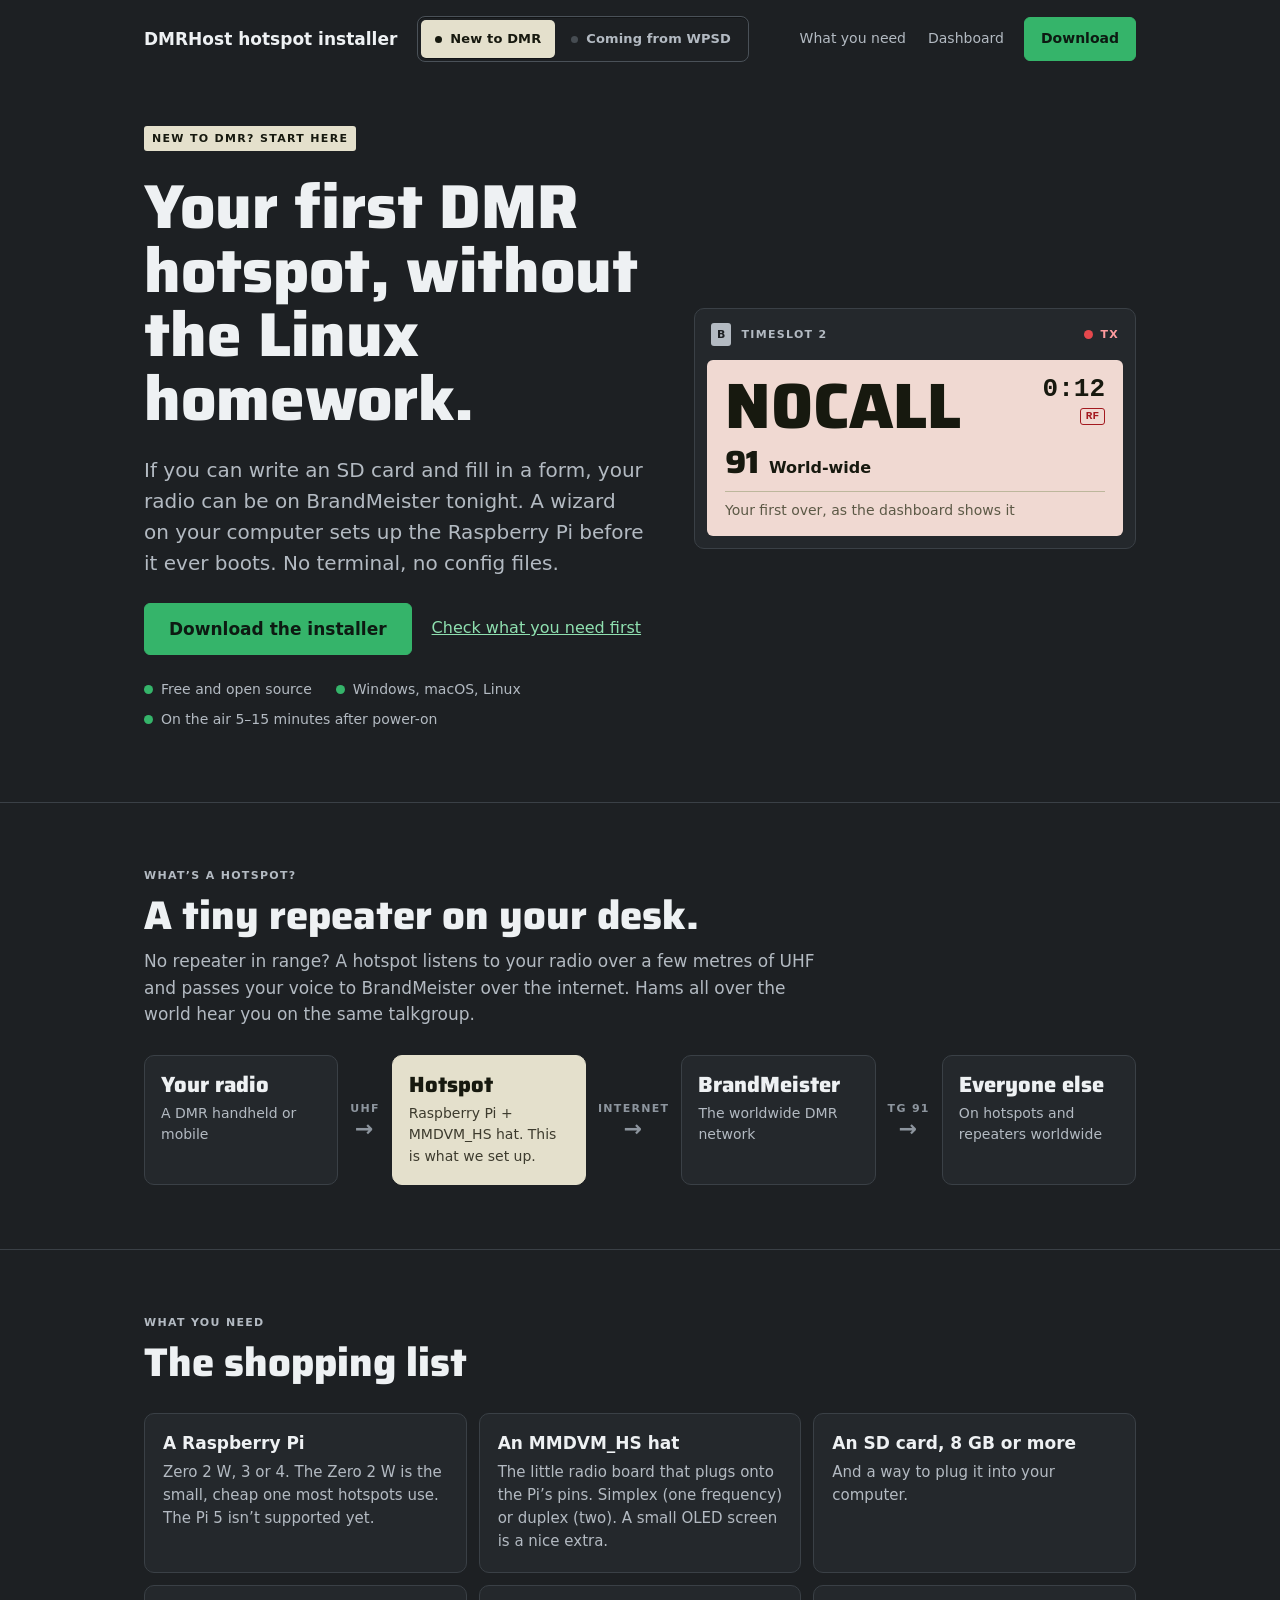
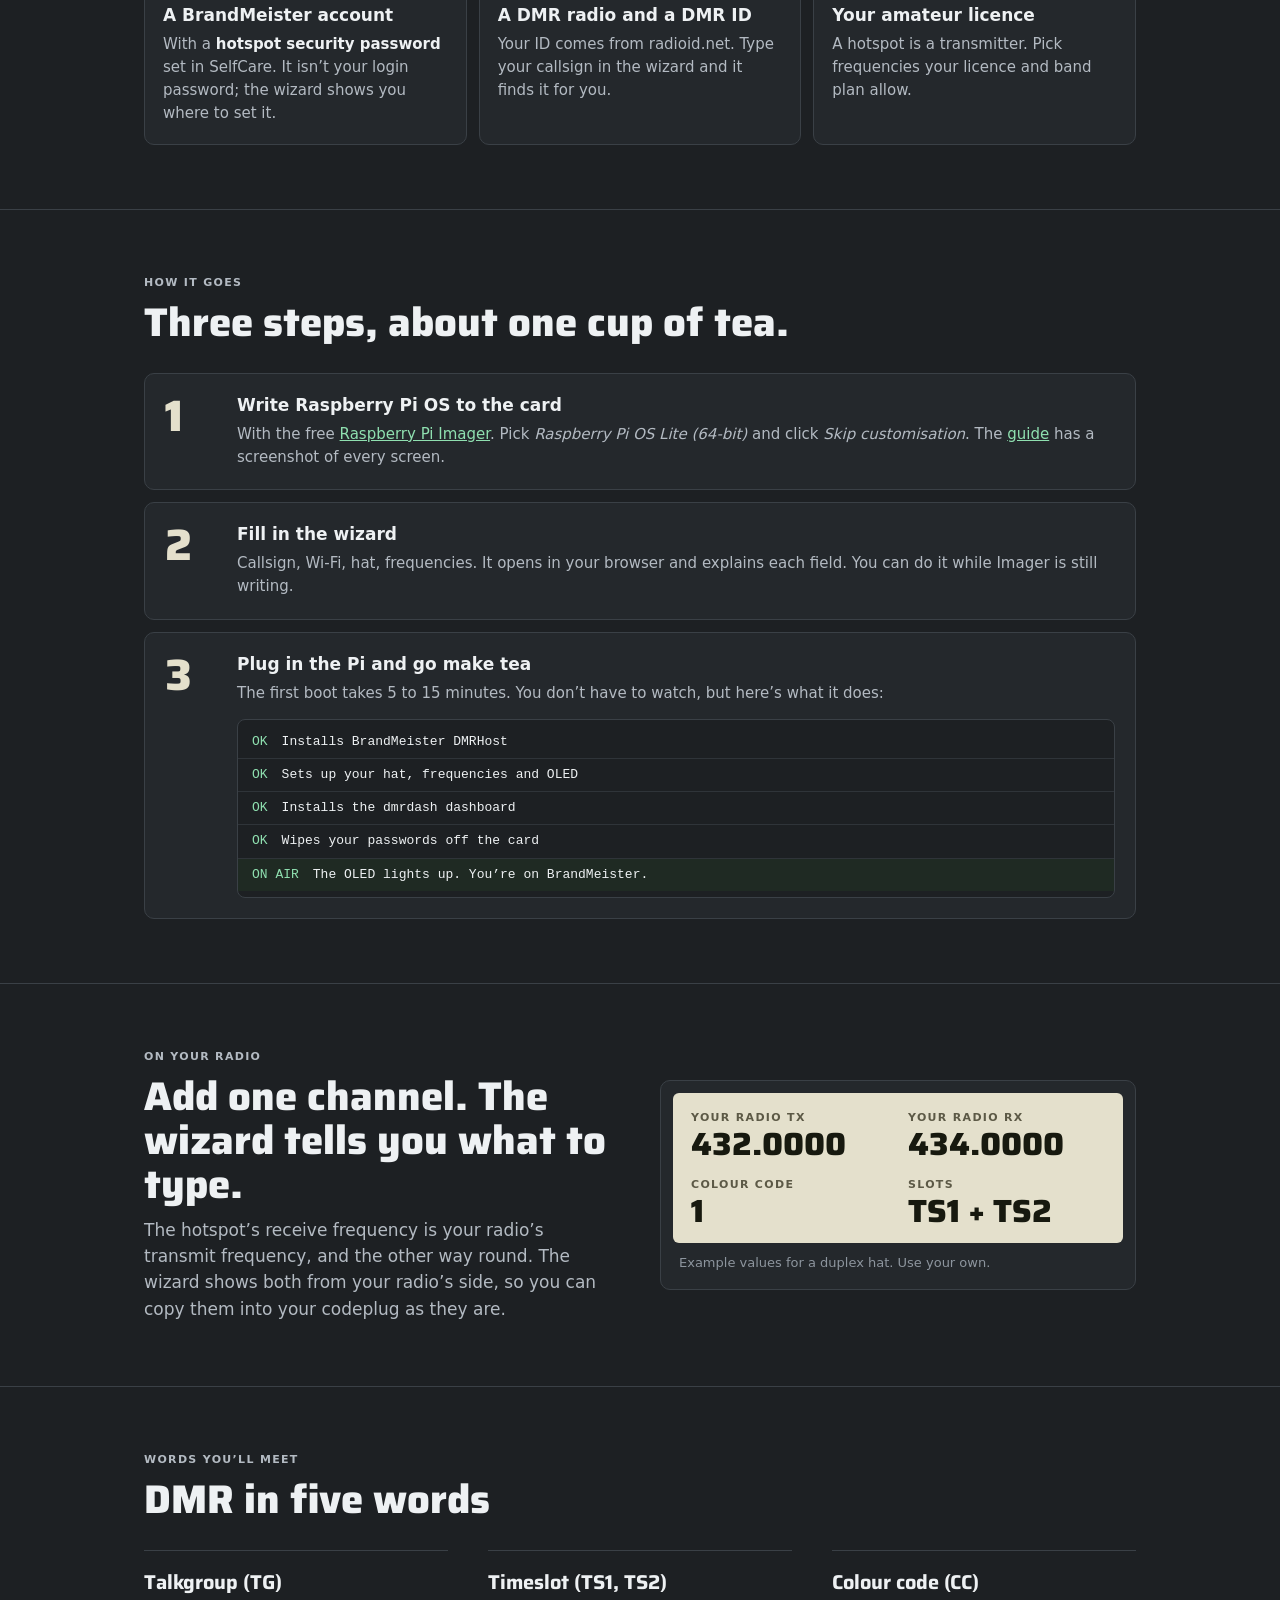
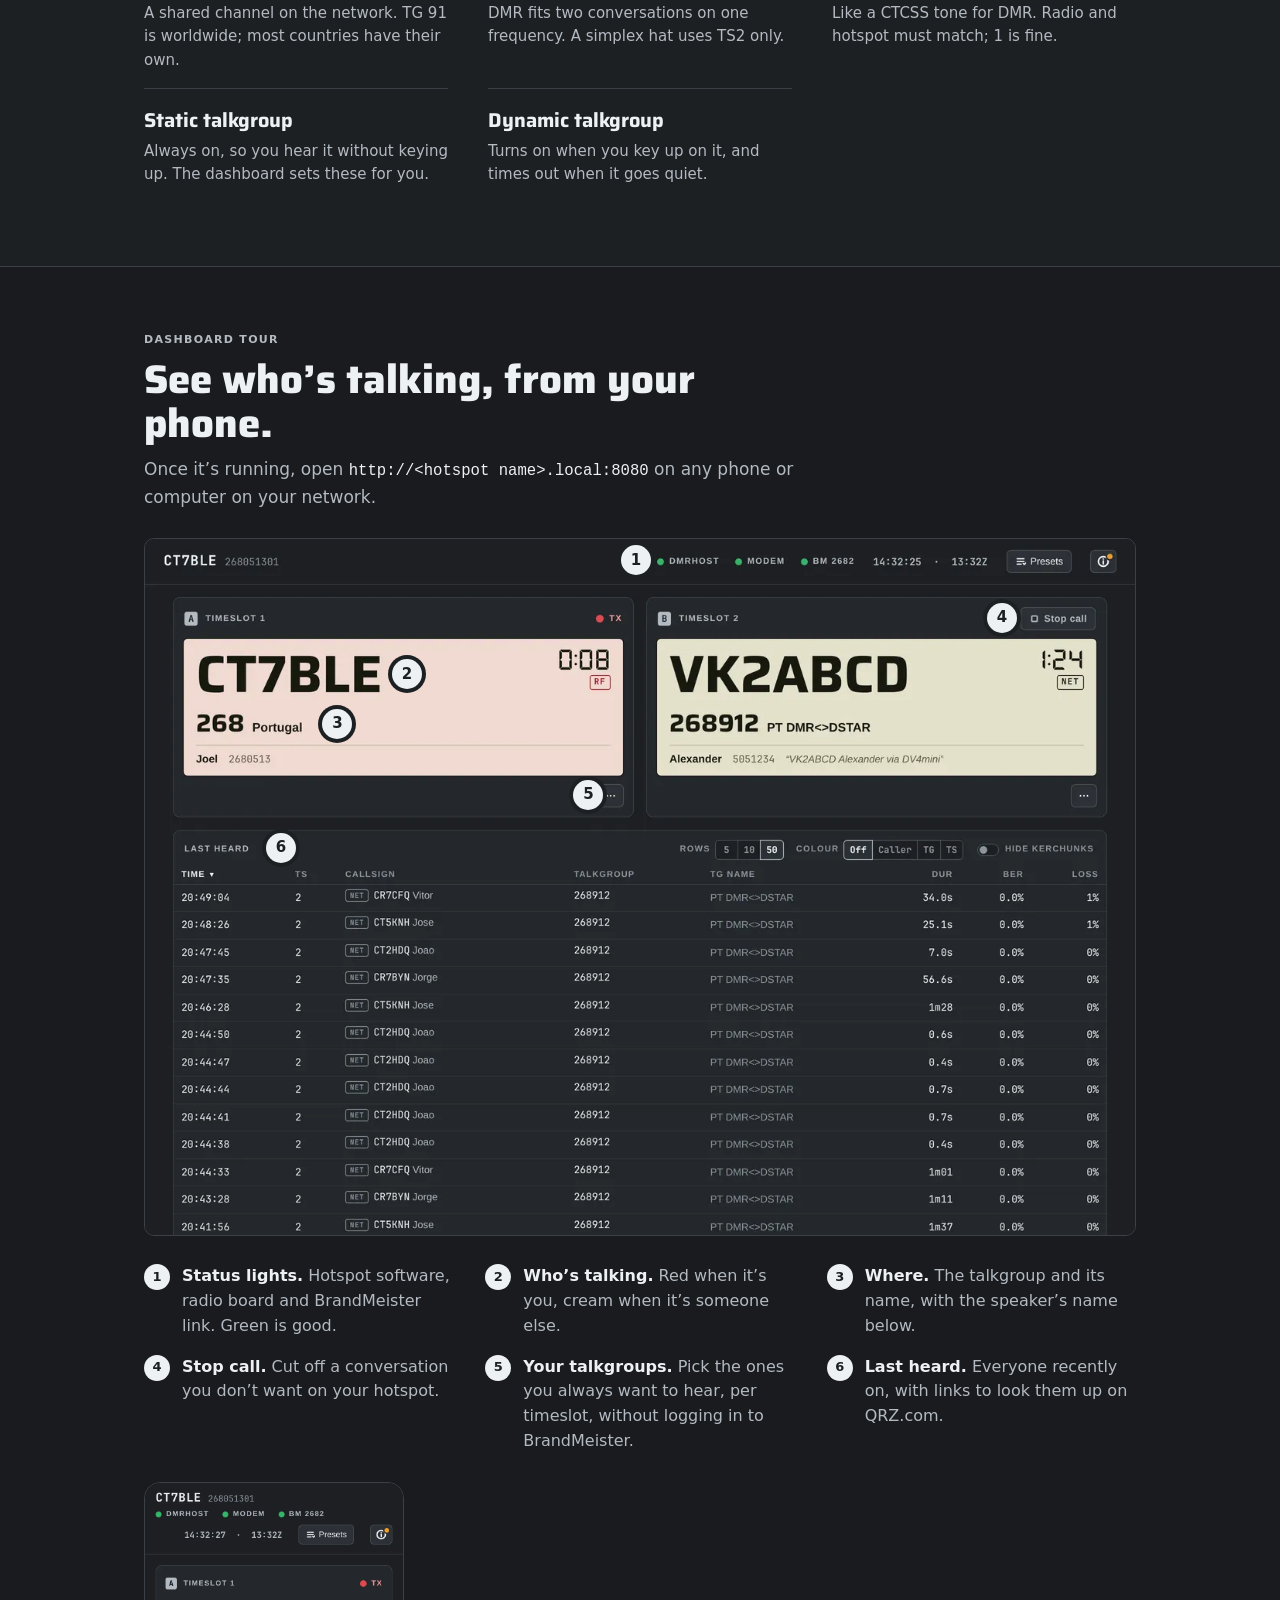
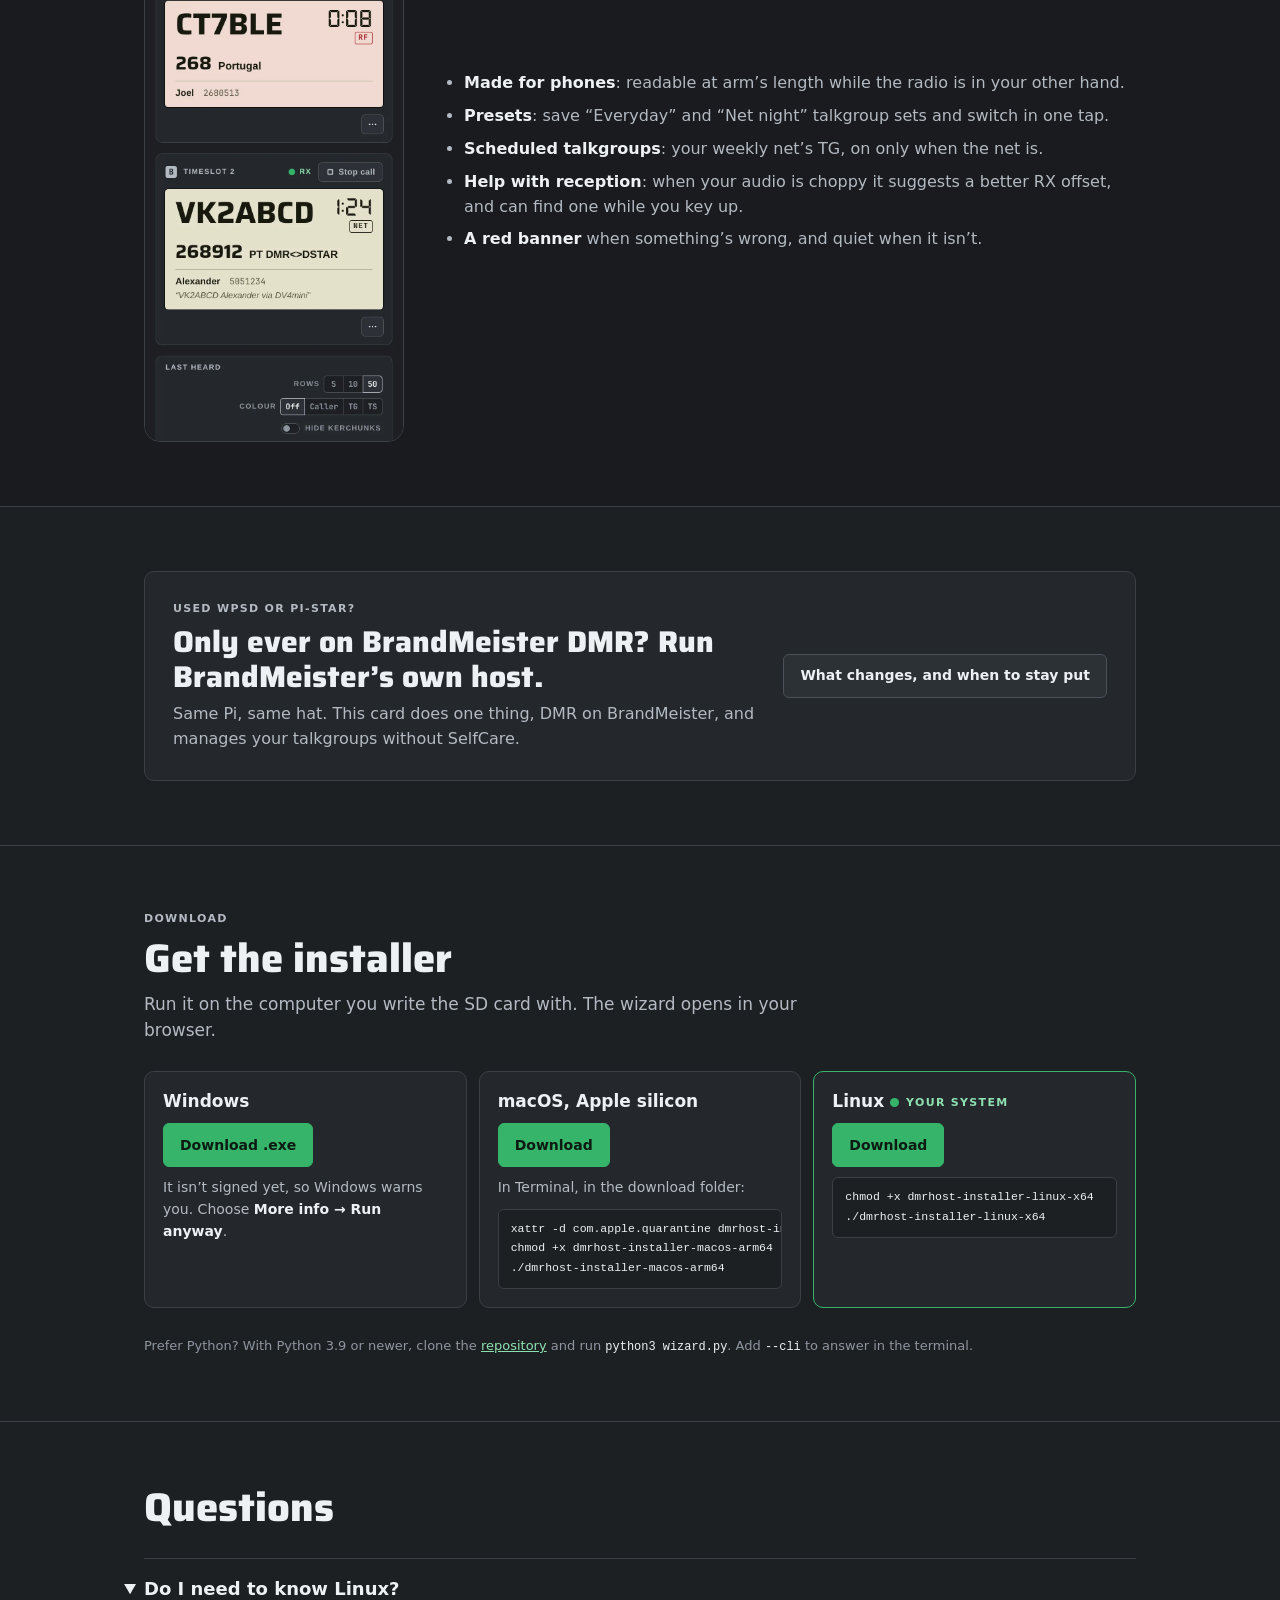
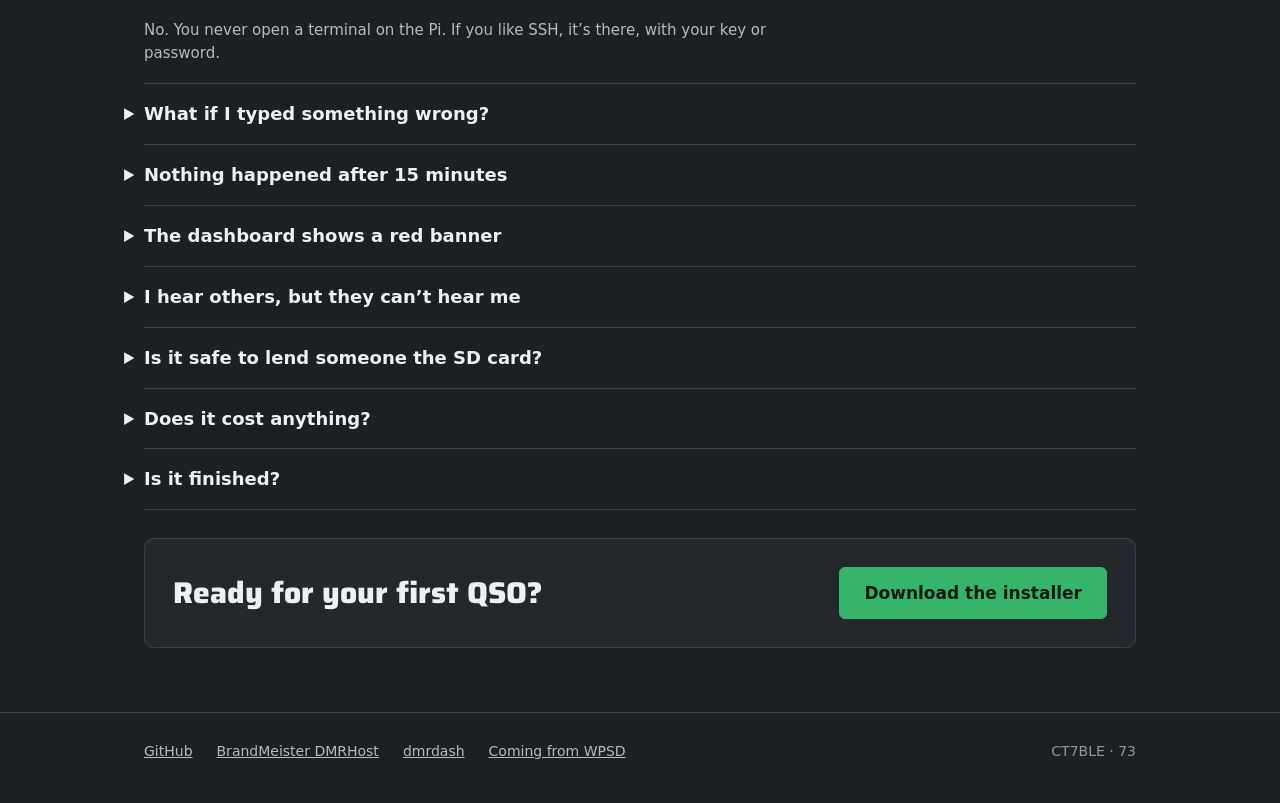
==== index.html @ 829b4f01 "Landing page for dmrhost-installer index.html for hams new to DMR, from-wpsd.html for WPSD and Pi-St" ====
<!doctype html>
<html lang="en">
<head>
<meta charset="utf-8">
<meta name="viewport" content="width=device-width, initial-scale=1">
<title>DMRHost hotspot installer: your first DMR hotspot</title>
<meta name="description" content="Set up a Raspberry Pi BrandMeister DMR hotspot without touching Linux. A wizard on your computer prepares the SD card; the Pi installs DMRHost and the dmrdash dashboard on first boot.">
<meta name="theme-color" content="#1d2023">
<link rel="icon" href="favicon.svg" type="image/svg+xml">
<link rel="preconnect" href="https://fonts.googleapis.com">
<link rel="preconnect" href="https://fonts.gstatic.com" crossorigin>
<link rel="stylesheet" href="https://fonts.googleapis.com/css2?family=Saira:wght@700;800&display=swap">
<link rel="stylesheet" href="styles.css">
</head>
<body>
<a class="skip" href="#main">Skip to content</a>

<header class="wrap nav">
  <a class="nav-brand" href="./">DMRHost hotspot installer</a>
  <nav class="audience" aria-label="Choose your path">
    <a href="./" aria-current="page"><span class="audience-led" aria-hidden="true"></span>New to DMR</a>
    <a href="from-wpsd.html"><span class="audience-led" aria-hidden="true"></span>Coming from WPSD</a>
  </nav>
  <nav class="nav-links" aria-label="Main">
    <a class="hide-sm" href="#need">What you need</a>
    <a class="hide-sm" href="#tour">Dashboard</a>
    <a class="btn btn-go" href="#download">Download</a>
  </nav>
</header>

<main id="main">

  <!-- Hero -->
  <section class="wrap hero">
    <div class="hero-copy">
      <span class="tag">NEW TO DMR? START HERE</span>
      <h1>Your first DMR hotspot, without the Linux homework.</h1>
      <p class="lede">If you can write an SD card and fill in a form, your radio can be on BrandMeister tonight. A wizard on your computer sets up the Raspberry Pi before it ever boots. No terminal, no config files.</p>
      <div class="actions">
        <a class="btn btn-go btn-lg" href="#download">Download the installer</a>
        <a class="text-link" href="#need">Check what you need first</a>
      </div>
      <ul class="ticks">
        <li><span class="led" aria-hidden="true"></span>Free and open source</li>
        <li><span class="led" aria-hidden="true"></span>Windows, macOS, Linux</li>
        <li><span class="led" aria-hidden="true"></span>On the air 5–15 minutes after power-on</li>
      </ul>
    </div>
    <div class="hero-vfo">
      <figure class="module vfo" style="margin:0">
        <div class="vfo-head">
          <span class="slot-tag">B</span>
          <span class="label">Timeslot 2</span>
          <span class="vfo-state"><span class="led led-tx" aria-hidden="true"></span>TX</span>
        </div>
        <div class="vfo-lcd">
          <div class="vfo-top">
            <span class="vfo-call">N0CALL</span>
            <span class="vfo-timer">0:12<span class="src">RF</span></span>
          </div>
          <div class="vfo-tg"><b>91</b><span>World-wide</span></div>
          <figcaption class="vfo-meta">Your first over, as the dashboard shows it</figcaption>
        </div>
      </figure>
    </div>
  </section>

  <!-- What's a hotspot -->
  <section class="section" id="what">
    <div class="wrap">
      <div class="head">
        <span class="label">What’s a hotspot?</span>
        <h2>A tiny repeater on your desk.</h2>
        <p>No repeater in range? A hotspot listens to your radio over a few metres of UHF and passes your voice to BrandMeister over the internet. Hams all over the world hear you on the same talkgroup.</p>
      </div>
      <ol class="flow">
        <li><b>Your radio</b><span>A DMR handheld or mobile</span></li>
        <li class="hop" aria-hidden="true">UHF</li>
        <li class="lcd"><b>Hotspot</b><span>Raspberry Pi + MMDVM_HS hat. This is what we set up.</span></li>
        <li class="hop" aria-hidden="true">INTERNET</li>
        <li><b>BrandMeister</b><span>The worldwide DMR network</span></li>
        <li class="hop" aria-hidden="true">TG 91</li>
        <li><b>Everyone else</b><span>On hotspots and repeaters worldwide</span></li>
      </ol>
    </div>
  </section>

  <!-- What you need -->
  <section class="section" id="need">
    <div class="wrap">
      <div class="head">
        <span class="label">What you need</span>
        <h2>The shopping list</h2>
      </div>
      <div class="grid">
        <div class="card">
          <h3>A Raspberry Pi</h3>
          <p>Zero 2 W, 3 or 4. The Zero 2 W is the small, cheap one most hotspots use. The Pi 5 isn’t supported yet.</p>
        </div>
        <div class="card">
          <h3>An MMDVM_HS hat</h3>
          <p>The little radio board that plugs onto the Pi’s pins. Simplex (one frequency) or duplex (two). A small OLED screen is a nice extra.</p>
        </div>
        <div class="card">
          <h3>An SD card, 8 GB or more</h3>
          <p>And a way to plug it into your computer.</p>
        </div>
        <div class="card">
          <h3>A BrandMeister account</h3>
          <p>With a <strong>hotspot security password</strong> set in SelfCare. It isn’t your login password; the wizard shows you where to set it.</p>
        </div>
        <div class="card">
          <h3>A DMR radio and a DMR ID</h3>
          <p>Your ID comes from radioid.net. Type your callsign in the wizard and it finds it for you.</p>
        </div>
        <div class="card">
          <h3>Your amateur licence</h3>
          <p>A hotspot is a transmitter. Pick frequencies your licence and band plan allow.</p>
        </div>
      </div>
    </div>
  </section>

  <!-- Steps -->
  <section class="section" id="how">
    <div class="wrap">
      <div class="head">
        <span class="label">How it goes</span>
        <h2>Three steps, about one cup of tea.</h2>
      </div>
      <ol class="steps">
        <li class="module step">
          <span class="step-n" aria-hidden="true">1</span>
          <div class="step-body">
            <h3>Write Raspberry Pi OS to the card</h3>
            <p>With the free <a href="https://www.raspberrypi.com/software/">Raspberry Pi Imager</a>. Pick <em>Raspberry Pi OS Lite (64-bit)</em> and click <em>Skip customisation</em>. The <a href="https://github.com/jcalado/dmrhost-installer#use">guide</a> has a screenshot of every screen.</p>
          </div>
        </li>
        <li class="module step">
          <span class="step-n" aria-hidden="true">2</span>
          <div class="step-body">
            <h3>Fill in the wizard</h3>
            <p>Callsign, Wi-Fi, hat, frequencies. It opens in your browser and explains each field. You can do it while Imager is still writing.</p>
          </div>
        </li>
        <li class="module step">
          <span class="step-n" aria-hidden="true">3</span>
          <div class="step-body">
            <h3>Plug in the Pi and go make tea</h3>
            <p>The first boot takes 5 to 15 minutes. You don’t have to watch, but here’s what it does:</p>
            <ol class="log">
              <li><span class="ok">OK</span><span>Installs BrandMeister DMRHost</span></li>
              <li><span class="ok">OK</span><span>Sets up your hat, frequencies and OLED</span></li>
              <li><span class="ok">OK</span><span>Installs the dmrdash dashboard</span></li>
              <li><span class="ok">OK</span><span>Wipes your passwords off the card</span></li>
              <li class="air"><span class="ok">ON AIR</span><span>The OLED lights up. You’re on BrandMeister.</span></li>
            </ol>
          </div>
        </li>
      </ol>
    </div>
  </section>

  <!-- Radio channel -->
  <section class="section">
    <div class="wrap split">
      <div class="head">
        <span class="label">On your radio</span>
        <h2>Add one channel. The wizard tells you what to type.</h2>
        <p>The hotspot’s receive frequency is your radio’s transmit frequency, and the other way round. The wizard shows both from your radio’s side, so you can copy them into your codeplug as they are.</p>
      </div>
      <figure class="module channel" style="margin:0">
        <dl class="lcd">
          <div><dt>YOUR RADIO TX</dt><dd>432.0000</dd></div>
          <div><dt>YOUR RADIO RX</dt><dd>434.0000</dd></div>
          <div><dt>COLOUR CODE</dt><dd>1</dd></div>
          <div><dt>SLOTS</dt><dd>TS1 + TS2</dd></div>
        </dl>
        <figcaption class="fine">Example values for a duplex hat. Use your own.</figcaption>
      </figure>
    </div>
  </section>

  <!-- Glossary -->
  <section class="section">
    <div class="wrap">
      <div class="head">
        <span class="label">Words you’ll meet</span>
        <h2>DMR in five words</h2>
      </div>
      <dl class="glossary">
        <div><dt>Talkgroup (TG)</dt><dd>A shared channel on the network. TG 91 is worldwide; most countries have their own.</dd></div>
        <div><dt>Timeslot (TS1, TS2)</dt><dd>DMR fits two conversations on one frequency. A simplex hat uses TS2 only.</dd></div>
        <div><dt>Colour code (CC)</dt><dd>Like a CTCSS tone for DMR. Radio and hotspot must match; 1 is fine.</dd></div>
        <div><dt>Static talkgroup</dt><dd>Always on, so you hear it without keying up. The dashboard sets these for you.</dd></div>
        <div><dt>Dynamic talkgroup</dt><dd>Turns on when you key up on it, and times out when it goes quiet.</dd></div>
      </dl>
    </div>
  </section>

  <!-- Dashboard tour -->
  <section class="section deep" id="tour">
    <div class="wrap">
      <div class="head">
        <span class="label">Dashboard tour</span>
        <h2>See who’s talking, from your phone.</h2>
        <p>Once it’s running, open <code>http://&lt;hotspot name&gt;.local:8080</code> on any phone or computer on your network.</p>
      </div>
      <div class="tour">
        <img src="assets/dmrdash-desktop.webp" srcset="assets/dmrdash-desktop-1280.webp 1280w, assets/dmrdash-desktop.webp 2560w" sizes="(max-width: 1040px) 100vw, 992px" width="2560" height="1800" loading="lazy" alt="The dmrdash dashboard: status lights at the top, timeslot 1 transmitting on talkgroup 268, timeslot 2 receiving on 268912, and the last heard list below.">
        <span class="pin" style="left:49.6%; top:3.2%" aria-hidden="true">1</span>
        <span class="pin" style="left:26.5%; top:19.5%" aria-hidden="true">2</span>
        <span class="pin" style="left:19.5%; top:26.6%" aria-hidden="true">3</span>
        <span class="pin" style="left:86.5%; top:11.4%" aria-hidden="true">4</span>
        <span class="pin" style="left:44.8%; top:36.8%" aria-hidden="true">5</span>
        <span class="pin" style="left:13.8%; top:44.4%" aria-hidden="true">6</span>
      </div>
      <ol class="tour-key">
        <li><span class="pin-key" aria-hidden="true">1</span><span><strong>Status lights.</strong> <span class="muted">Hotspot software, radio board and BrandMeister link. Green is good.</span></span></li>
        <li><span class="pin-key" aria-hidden="true">2</span><span><strong>Who’s talking.</strong> <span class="muted">Red when it’s you, cream when it’s someone else.</span></span></li>
        <li><span class="pin-key" aria-hidden="true">3</span><span><strong>Where.</strong> <span class="muted">The talkgroup and its name, with the speaker’s name below.</span></span></li>
        <li><span class="pin-key" aria-hidden="true">4</span><span><strong>Stop call.</strong> <span class="muted">Cut off a conversation you don’t want on your hotspot.</span></span></li>
        <li><span class="pin-key" aria-hidden="true">5</span><span><strong>Your talkgroups.</strong> <span class="muted">Pick the ones you always want to hear, per timeslot, without logging in to BrandMeister.</span></span></li>
        <li><span class="pin-key" aria-hidden="true">6</span><span><strong>Last heard.</strong> <span class="muted">Everyone recently on, with links to look them up on QRZ.com.</span></span></li>
      </ol>
      <div class="tour-more">
        <img src="assets/dmrdash-phone.webp" width="780" height="1688" loading="lazy" alt="dmrdash on a phone, with the two timeslots stacked.">
        <ul>
          <li><strong>Made for phones</strong>: readable at arm’s length while the radio is in your other hand.</li>
          <li><strong>Presets</strong>: save “Everyday” and “Net night” talkgroup sets and switch in one tap.</li>
          <li><strong>Scheduled talkgroups</strong>: your weekly net’s TG, on only when the net is.</li>
          <li><strong>Help with reception</strong>: when your audio is choppy it suggests a better RX offset, and can find one while you key up.</li>
          <li><strong>A red banner</strong> when something’s wrong, and quiet when it isn’t.</li>
        </ul>
      </div>
    </div>
  </section>

  <!-- WPSD -->
  <section class="section">
    <div class="wrap">
      <div class="module callout">
        <div>
          <span class="label">Used WPSD or Pi-Star?</span>
          <p class="display">Only ever on BrandMeister DMR? Run BrandMeister’s own host.</p>
          <p class="muted">Same Pi, same hat. This card does one thing, DMR on BrandMeister, and manages your talkgroups without SelfCare.</p>
        </div>
        <a class="btn" href="from-wpsd.html">What changes, and when to stay put</a>
      </div>
    </div>
  </section>

  <!-- Download -->
  <section class="section" id="download">
    <div class="wrap">
      <div class="head">
        <span class="label">Download</span>
        <h2>Get the installer</h2>
        <p>Run it on the computer you write the SD card with. The wizard opens in your browser.</p>
      </div>
      <div class="downloads">
        <div class="module dl" data-os="windows">
          <h3>Windows <span class="yours label"><span class="led" aria-hidden="true"></span>Your system</span></h3>
          <a class="btn btn-go" href="https://github.com/jcalado/dmrhost-installer/releases/latest/download/dmrhost-installer-windows-x64.exe">Download .exe</a>
          <p>It isn’t signed yet, so Windows warns you. Choose <strong>More info → Run anyway</strong>.</p>
        </div>
        <div class="module dl" data-os="mac">
          <h3>macOS, Apple silicon <span class="yours label"><span class="led" aria-hidden="true"></span>Your system</span></h3>
          <a class="btn btn-go" href="https://github.com/jcalado/dmrhost-installer/releases/latest/download/dmrhost-installer-macos-arm64">Download</a>
          <p>In Terminal, in the download folder:</p>
          <pre><code>xattr -d com.apple.quarantine dmrhost-installer-macos-arm64
chmod +x dmrhost-installer-macos-arm64
./dmrhost-installer-macos-arm64</code></pre>
        </div>
        <div class="module dl" data-os="linux">
          <h3>Linux <span class="yours label"><span class="led" aria-hidden="true"></span>Your system</span></h3>
          <a class="btn btn-go" href="https://github.com/jcalado/dmrhost-installer/releases/latest/download/dmrhost-installer-linux-x64">Download</a>
          <pre><code>chmod +x dmrhost-installer-linux-x64
./dmrhost-installer-linux-x64</code></pre>
        </div>
      </div>
      <p class="fine">Prefer Python? With Python 3.9 or newer, clone the <a href="https://github.com/jcalado/dmrhost-installer">repository</a> and run <code>python3 wizard.py</code>. Add <code>--cli</code> to answer in the terminal.</p>
    </div>
  </section>

  <!-- FAQ -->
  <section class="section" id="faq">
    <div class="wrap">
      <h2>Questions</h2>
      <div class="faq">
        <details open>
          <summary>Do I need to know Linux?</summary>
          <p>No. You never open a terminal on the Pi. If you like SSH, it’s there, with your key or password.</p>
        </details>
        <details>
          <summary>What if I typed something wrong?</summary>
          <p>Write the card again with Imager and rerun the wizard. Talkgroups and the RX offset you can change later from the dashboard.</p>
        </details>
        <details>
          <summary>Nothing happened after 15 minutes</summary>
          <p>Usually the Wi-Fi: check the network name and password, or plug in Ethernet on a Pi 3 or 4. Setup retries every minute, even across reboots, so once the Pi is online it carries on by itself.</p>
        </details>
        <details>
          <summary>The dashboard shows a red banner</summary>
          <p>The BrandMeister link is down. Check the hotspot security password you set in SelfCare: it isn’t your BrandMeister login password.</p>
        </details>
        <details>
          <summary>I hear others, but they can’t hear me</summary>
          <p>Check that your radio’s TX frequency matches the hotspot’s RX, and that the colour codes match. If your audio breaks up, try the RX offset tuner in the dashboard.</p>
        </details>
        <details>
          <summary>Is it safe to lend someone the SD card?</summary>
          <p>Not before the first boot. Until then the card holds your hotspot, Wi-Fi and login passwords in plain text. The first boot moves them to files only the Pi’s administrator can read, and deletes them from the card.</p>
        </details>
        <details>
          <summary>Does it cost anything?</summary>
          <p>No. It’s open source under the MIT licence. DMRHost is BrandMeister’s software; dmrdash is the dashboard.</p>
        </details>
        <details>
          <summary>Is it finished?</summary>
          <p>It’s early. Each part is tested, and the settings it writes match a working hotspot’s, but the whole card-to-hotspot run hasn’t been done on real hardware yet. Reports are welcome on <a href="https://github.com/jcalado/dmrhost-installer/issues">GitHub</a>.</p>
        </details>
      </div>
      <div class="module callout">
        <div><p class="display">Ready for your first QSO?</p></div>
        <a class="btn btn-go btn-lg" href="#download">Download the installer</a>
      </div>
    </div>
  </section>

</main>

<footer class="footer">
  <div class="wrap">
    <a href="https://github.com/jcalado/dmrhost-installer">GitHub</a>
    <a href="https://github.com/BrandMeister/DMRHost">BrandMeister DMRHost</a>
    <a href="https://github.com/jcalado/dmrdash">dmrdash</a>
    <a href="from-wpsd.html">Coming from WPSD</a>
    <span class="end">CT7BLE · 73</span>
  </div>
</footer>

<script src="os.js" defer></script>
</body>
</html>
---- styles.css ----
/* Tokens follow dmrdash's DESIGN.md: graphite panel, positive LCD, LED colours for state only. */
:root {
  --panel: #1d2023;
  --panel-deep: #191b1e;
  --panel-2: #24282c;
  --panel-3: #2c3136;
  --rule: #3a4046;
  --rule-2: #4a5158;
  --row: #2f3439;
  --legend: #b3bac2;
  --legend-dim: #8d959e;
  --white: #eef1f3;
  --lcd: #e4e0cc;
  --lcd-2: #d8d3bb;
  --lcd-ink: #17190f;
  --lcd-ink-2: #3d3b2e;
  --lcd-dim: #5c5946;
  --lcd-rule: #bdb79c;
  --lcd-tx: #f0d9d2;
  --lcd-tx-ink: #a3191f;
  --tx: #e5484d;
  --rx: #35b46a;
  --off: #464c52;
  --tx-text: #ff9b9e;
  --rx-text: #8fe0b0;
  --go-ink: #0d1a12;

  --readout: Saira, ui-monospace, "SF Mono", monospace;
  --sans: system-ui, -apple-system, "Segoe UI", Roboto, sans-serif;
  --mono: ui-monospace, "SF Mono", "Cascadia Mono", "Roboto Mono", Menlo, Consolas, monospace;

  color-scheme: dark;
}

*, *::before, *::after { box-sizing: border-box; }

html { scroll-behavior: smooth; }
@media (prefers-reduced-motion: reduce) { html { scroll-behavior: auto; } }

body {
  margin: 0;
  background: var(--panel);
  color: var(--white);
  font-family: var(--sans);
  font-size: 16px;
  line-height: 1.55;
  -webkit-text-size-adjust: 100%;
}

a { color: var(--rx-text); }
a:hover { color: #b8f0cc; }
:focus-visible { outline: 2px solid var(--white); outline-offset: 2px; border-radius: 4px; }

img { max-width: 100%; height: auto; display: block; }
code { font-family: var(--mono); font-size: 0.92em; color: var(--white); overflow-wrap: anywhere; }
strong { color: var(--white); font-weight: 600; }

.skip { position: absolute; left: -9999px; top: 8px; background: var(--white); color: var(--panel); padding: 8px 12px; border-radius: 6px; z-index: 10; }
.skip:focus { left: 8px; }

.wrap { max-width: 1040px; margin: 0 auto; padding: 0 24px; }
@media (max-width: 480px) { .wrap { padding: 0 16px; } }

/* ---------- nav ---------- */
.nav { display: flex; flex-wrap: wrap; align-items: center; gap: 4px 20px; padding-top: 16px; padding-bottom: 16px; }
.nav-brand { color: var(--white); text-decoration: none; font-weight: 600; font-size: 17px; padding: 10px 0; }
.nav-links { display: flex; flex-wrap: wrap; align-items: center; gap: 0 18px; margin-left: auto; }
.nav-links a:not(.btn) { color: var(--legend); text-decoration: none; font-size: 14px; padding: 12px 2px; }
.nav-links a:not(.btn):hover { color: var(--white); }
@media (max-width: 1000px) { .nav-links a.hide-sm { display: none; } }

/* Audience switch: a two-position mode key. The lit position wears the LCD ground. */
.audience {
  display: inline-flex; gap: 2px; padding: 3px;
  background: var(--panel); border: 1px solid var(--rule-2); border-radius: 8px;
  box-shadow: inset 0 1px 0 rgba(0, 0, 0, 0.35);
}
.audience a {
  display: inline-flex; align-items: center; justify-content: center; gap: 8px;
  min-height: 38px; padding: 0 14px; border-radius: 5px;
  color: var(--legend); text-decoration: none; font-size: 13px; font-weight: 600; letter-spacing: 0.01em; white-space: nowrap;
  transition: background-color 0.15s, color 0.15s;
}
.audience a:hover { color: var(--white); background: var(--panel-3); }
.audience a[aria-current="page"] { background: var(--lcd); color: var(--lcd-ink); box-shadow: 0 1px 0 rgba(0, 0, 0, 0.4); }
.audience-led { width: 7px; height: 7px; border-radius: 50%; background: var(--off); flex-shrink: 0; }
.audience a:hover .audience-led { background: var(--legend-dim); }
.audience a[aria-current="page"] .audience-led { background: var(--lcd-ink); }
@media (prefers-reduced-motion: reduce) { .audience a { transition: none; } }
@media (max-width: 720px) {
  .audience { order: 3; flex: 1 1 100%; }
  .audience a { flex: 1 1 0; padding: 0 8px; }
}

/* ---------- type ---------- */
.label { font-size: 11px; font-weight: 600; letter-spacing: 0.12em; color: var(--legend); text-transform: uppercase; }
h1, h2, .display { font-family: var(--readout); font-weight: 800; margin: 0; }
h1 { font-size: clamp(40px, 6vw, 62px); line-height: 1.03; }
h2 { font-size: clamp(30px, 4vw, 40px); line-height: 1.1; }
h3 { margin: 0; font-size: 17px; font-weight: 600; line-height: 1.35; }
p { margin: 0; }
.lede { font-size: clamp(17px, 2vw, 20px); color: var(--legend); max-width: 34em; }
.muted { color: var(--legend); }
.fine { font-size: 13px; color: var(--legend-dim); }

/* ---------- sections ---------- */
.section { border-top: 1px solid var(--rule); }
.section > .wrap { padding-top: 64px; padding-bottom: 64px; display: flex; flex-direction: column; gap: 28px; }
.section.deep { background: var(--panel-deep); }
.head { display: flex; flex-direction: column; gap: 10px; max-width: 680px; }
.head p { color: var(--legend); font-size: 17px; }
@media (max-width: 480px) { .section > .wrap { padding-top: 48px; padding-bottom: 48px; } }

.split, .section > .wrap.split { display: flex; flex-direction: row; flex-wrap: wrap; gap: 40px; align-items: center; }
.split > * { flex: 1 1 380px; min-width: 0; }

.grid { display: grid; grid-template-columns: repeat(auto-fit, minmax(min(100%, 290px), 1fr)); gap: 12px; }

/* ---------- buttons ---------- */
.btn {
  display: inline-flex; align-items: center; gap: 10px;
  min-height: 44px; padding: 0 16px; border-radius: 6px;
  font-weight: 600; font-size: 14px; text-decoration: none;
  background: var(--panel-3); color: var(--white); border: 1px solid var(--rule-2);
}
.btn:hover { color: var(--white); background: #343a40; }
.btn-go { background: var(--rx); color: var(--go-ink); border-color: var(--rx); }
.btn-go:hover { background: #3fc477; color: var(--go-ink); }
.btn-lg { min-height: 52px; padding: 0 24px; font-size: 17px; }
.actions { display: flex; flex-wrap: wrap; gap: 8px 16px; align-items: center; }
.text-link { font-size: 16px; padding: 12px 4px; }

/* ---------- panels ---------- */
.module { background: var(--panel-2); border: 1px solid var(--rule); border-radius: 10px; }
.card { background: var(--panel-2); border: 1px solid var(--rule); border-radius: 10px; padding: 18px; display: flex; flex-direction: column; gap: 6px; }
.card p { color: var(--legend); font-size: 15px; }
.lcd { background: var(--lcd); color: var(--lcd-ink); border-radius: 6px; }

.led { display: inline-block; width: 9px; height: 9px; border-radius: 50%; background: var(--rx); flex-shrink: 0; }
.led-tx { background: var(--tx); }
.led-off { background: var(--off); }

/* ---------- hero ---------- */
.hero { display: flex; flex-wrap: wrap; gap: 48px; align-items: center; padding-top: 48px; padding-bottom: 72px; }
.hero-copy { flex: 1 1 440px; min-width: 0; display: flex; flex-direction: column; gap: 24px; }
.hero-vfo { flex: 1 1 380px; min-width: 0; }
.tag { align-self: flex-start; background: var(--lcd); color: var(--lcd-ink); border-radius: 3px; padding: 4px 8px; font-size: 11px; font-weight: 700; letter-spacing: 0.12em; }
.ticks { display: flex; flex-wrap: wrap; gap: 8px 24px; color: var(--legend); font-size: 14px; list-style: none; margin: 0; padding: 0; }
.ticks li { display: inline-flex; align-items: center; gap: 8px; }

/* VFO readout, as dmrdash draws a slot */
.vfo { padding: 12px; display: flex; flex-direction: column; gap: 12px; }
.vfo-head { display: flex; align-items: center; gap: 10px; padding: 2px 4px; }
.slot-tag { background: var(--legend); color: var(--panel); font-size: 11px; font-weight: 700; padding: 3px 6px; border-radius: 3px; }
.vfo-state { margin-left: auto; display: inline-flex; align-items: center; gap: 7px; font-size: 11px; font-weight: 700; letter-spacing: 0.12em; color: var(--tx-text); }
.vfo-lcd { background: var(--lcd-tx); color: var(--lcd-ink); border-radius: 6px; padding: 16px 18px 14px; display: flex; flex-direction: column; gap: 10px; }
.vfo-top { display: flex; justify-content: space-between; align-items: flex-start; gap: 12px; }
.vfo-call { font-family: var(--readout); font-weight: 800; font-size: clamp(44px, 7vw, 64px); line-height: 0.95; }
.vfo-timer { display: flex; flex-direction: column; align-items: flex-end; gap: 6px; font-family: var(--mono); font-weight: 700; font-size: 26px; line-height: 1; }
.src { border: 1.5px solid var(--lcd-tx-ink); color: var(--lcd-tx-ink); font-family: var(--mono); font-size: 11px; font-weight: 700; padding: 2px 5px; border-radius: 3px; }
.vfo-tg { display: flex; align-items: baseline; gap: 10px; }
.vfo-tg b { font-family: var(--readout); font-weight: 800; font-size: 32px; line-height: 1; }
.vfo-tg span { font-weight: 600; }
.vfo-meta { border-top: 1px solid var(--lcd-rule); padding-top: 8px; font-size: 14px; color: var(--lcd-dim); }

/* ---------- what's a hotspot ---------- */
.flow { display: flex; flex-wrap: wrap; align-items: stretch; gap: 8px; list-style: none; margin: 0; padding: 0; }
.flow li { flex: 1 1 170px; padding: 16px; border-radius: 10px; display: flex; flex-direction: column; gap: 4px; background: var(--panel-2); border: 1px solid var(--rule); }
.flow li.lcd { background: var(--lcd); border-color: var(--lcd); }
.flow li b { font-family: var(--readout); font-weight: 800; font-size: 22px; line-height: 1.2; }
.flow li span { font-size: 14px; color: var(--legend); }
.flow li.lcd span { color: var(--lcd-ink-2); }
.flow .hop { flex: 0 0 auto; background: none; border: 0; padding: 0 4px; justify-content: center; align-items: center; gap: 0; color: var(--legend-dim); font-size: 11px; font-weight: 600; letter-spacing: 0.12em; }
.flow .hop::after { content: "→"; font-size: 22px; line-height: 1; }
@media (max-width: 760px) {
  .flow { flex-direction: column; }
  .flow li { flex: 0 0 auto; }
  .flow .hop { flex-direction: row; gap: 8px; padding: 2px 16px; justify-content: flex-start; }
  .flow .hop::after { content: "↓"; font-size: 18px; }
}

/* ---------- steps ---------- */
.steps { list-style: none; margin: 0; padding: 0; display: flex; flex-direction: column; gap: 12px; }
.step { display: flex; flex-wrap: wrap; gap: 12px 24px; padding: 20px; }
.step-n { flex: 0 0 48px; font-family: var(--readout); font-weight: 800; font-size: 44px; line-height: 1; color: var(--lcd); }
.step-body { flex: 1 1 360px; min-width: 0; display: flex; flex-direction: column; gap: 6px; }
.step-body p { color: var(--legend); font-size: 15px; }
.step-body .log { margin-top: 8px; }

.log { list-style: none; margin: 0; padding: 6px 0; background: var(--panel); border: 1px solid var(--rule); border-radius: 8px; font-family: var(--mono); font-size: 13px; line-height: 1.4; }
.log li { display: flex; gap: 14px; padding: 7px 14px; }
.log li + li { border-top: 1px solid var(--row); }
.log .ok { color: var(--rx-text); flex-shrink: 0; min-width: 2ch; }
.log .air { background: #1f2a23; }

/* ---------- radio channel card ---------- */
.channel { padding: 12px; }
.channel .lcd { padding: 16px 18px; display: grid; grid-template-columns: repeat(2, minmax(0, 1fr)); gap: 16px 20px; margin: 0; }
.channel dt { font-size: 11px; font-weight: 700; letter-spacing: 0.12em; color: var(--lcd-dim); }
.channel dd { margin: 2px 0 0; font-family: var(--readout); font-weight: 800; font-size: clamp(24px, 4vw, 32px); line-height: 1; }
.channel .fine { margin: 10px 6px 4px; }

/* ---------- glossary ---------- */
.glossary { margin: 0; display: grid; grid-template-columns: repeat(auto-fit, minmax(min(100%, 300px), 1fr)); gap: 0 40px; }
.glossary div { border-top: 1px solid var(--rule); padding: 16px 0; }
.glossary dt { font-family: var(--readout); font-weight: 700; font-size: 20px; }
.glossary dd { margin: 4px 0 0; color: var(--legend); font-size: 15px; }

/* ---------- dashboard tour ---------- */
.tour { position: relative; }
.tour img { width: 100%; border-radius: 10px; border: 1px solid var(--rule); }
.pin, .pin-key {
  display: flex; align-items: center; justify-content: center;
  border-radius: 50%; background: var(--white); color: var(--panel); font-weight: 800;
}
.pin { position: absolute; width: 30px; height: 30px; font-size: 15px; box-shadow: 0 0 0 4px var(--panel); transform: translate(-50%, -50%); }
@media (max-width: 600px) { .pin { width: 22px; height: 22px; font-size: 12px; box-shadow: 0 0 0 3px var(--panel); } }
.pin-key { flex: 0 0 26px; height: 26px; font-size: 13px; }
.tour-key { margin: 0; padding: 0; list-style: none; display: grid; grid-template-columns: repeat(auto-fit, minmax(min(100%, 280px), 1fr)); gap: 16px 32px; }
.tour-key li { display: flex; gap: 12px; }
.tour-key span.muted { display: inline; }
.tour-more { display: flex; flex-wrap: wrap; gap: 40px; align-items: center; }
.tour-more img { flex: 0 1 260px; width: 260px; min-width: 0; border-radius: 16px; border: 1px solid var(--rule); }
.tour-more ul { flex: 1 1 360px; margin: 0; padding-left: 20px; color: var(--legend); display: flex; flex-direction: column; gap: 8px; }

/* ---------- WPSD block ---------- */
.callout { padding: 28px; display: flex; flex-wrap: wrap; gap: 24px; align-items: center; }
.callout > div { flex: 1 1 380px; min-width: 0; display: flex; flex-direction: column; gap: 8px; }
.callout .display { font-size: clamp(24px, 3vw, 30px); line-height: 1.15; }

/* ---------- download ---------- */
.downloads { display: grid; grid-template-columns: repeat(auto-fit, minmax(min(100%, 280px), 1fr)); gap: 12px; }
.dl { display: flex; flex-direction: column; gap: 10px; padding: 18px; }
.dl a.btn { align-self: flex-start; }
.dl p { color: var(--legend); font-size: 14px; }
.dl pre { margin: 0; padding: 10px 12px; background: var(--panel); border: 1px solid var(--rule); border-radius: 6px; overflow-x: auto; font-size: 12.5px; }
.dl.is-yours { border-color: var(--rx); }
.dl .yours { display: none; color: var(--rx-text); }
.dl.is-yours .yours { display: inline-flex; align-items: center; gap: 7px; }

/* ---------- FAQ ---------- */
.faq details { border-top: 1px solid var(--rule); }
.faq details:last-child { border-bottom: 1px solid var(--rule); }
.faq summary { font-size: 18px; font-weight: 600; cursor: pointer; padding: 16px 0; list-style-position: outside; }
.faq details p { color: var(--legend); font-size: 15px; padding: 0 0 18px; max-width: 46em; }
.faq .group { margin-top: 12px; }

/* ---------- compare table (from-wpsd) ---------- */
.table-box { overflow-x: auto; border: 1px solid var(--rule); border-radius: 10px; }
.compare { width: 100%; min-width: 640px; border-collapse: collapse; font-size: 15px; background: var(--panel-2); }
.compare th, .compare td { text-align: left; padding: 16px 18px; border-bottom: 1px solid var(--row); vertical-align: top; }
.compare tr:last-child th, .compare tr:last-child td { border-bottom: 0; }
.compare thead th { font-size: 11px; letter-spacing: 0.12em; font-weight: 600; color: var(--legend-dim); border-bottom-color: var(--rule); padding-top: 14px; padding-bottom: 14px; }
.compare thead th.ours { background: var(--lcd); color: var(--lcd-ink); }
.compare td { color: var(--legend); }
.compare td.ours { color: var(--white); background: #2a2d2a; }

.bring { padding: 12px; }
.bring ul { list-style: none; margin: 0; padding: 0; }
.bring li { display: flex; justify-content: space-between; gap: 12px; padding: 12px 16px; }
.bring li + li { border-top: 1px solid var(--lcd-rule); }
.bring li span:last-child { font-family: var(--readout); font-weight: 700; color: var(--lcd-dim); }

.fit { display: flex; flex-wrap: wrap; gap: 24px; }
.fit > div { flex: 1 1 400px; min-width: 0; padding: 24px; display: flex; flex-direction: column; gap: 12px; }
.fit ul { margin: 0; padding-left: 20px; display: flex; flex-direction: column; gap: 8px; }

/* ---------- footer ---------- */
.footer { border-top: 1px solid var(--rule); }
.footer .wrap { padding-top: 28px; padding-bottom: 40px; display: flex; flex-wrap: wrap; gap: 12px 24px; font-size: 14px; color: var(--legend-dim); }
.footer a { color: var(--legend); }
.footer .end { margin-left: auto; }
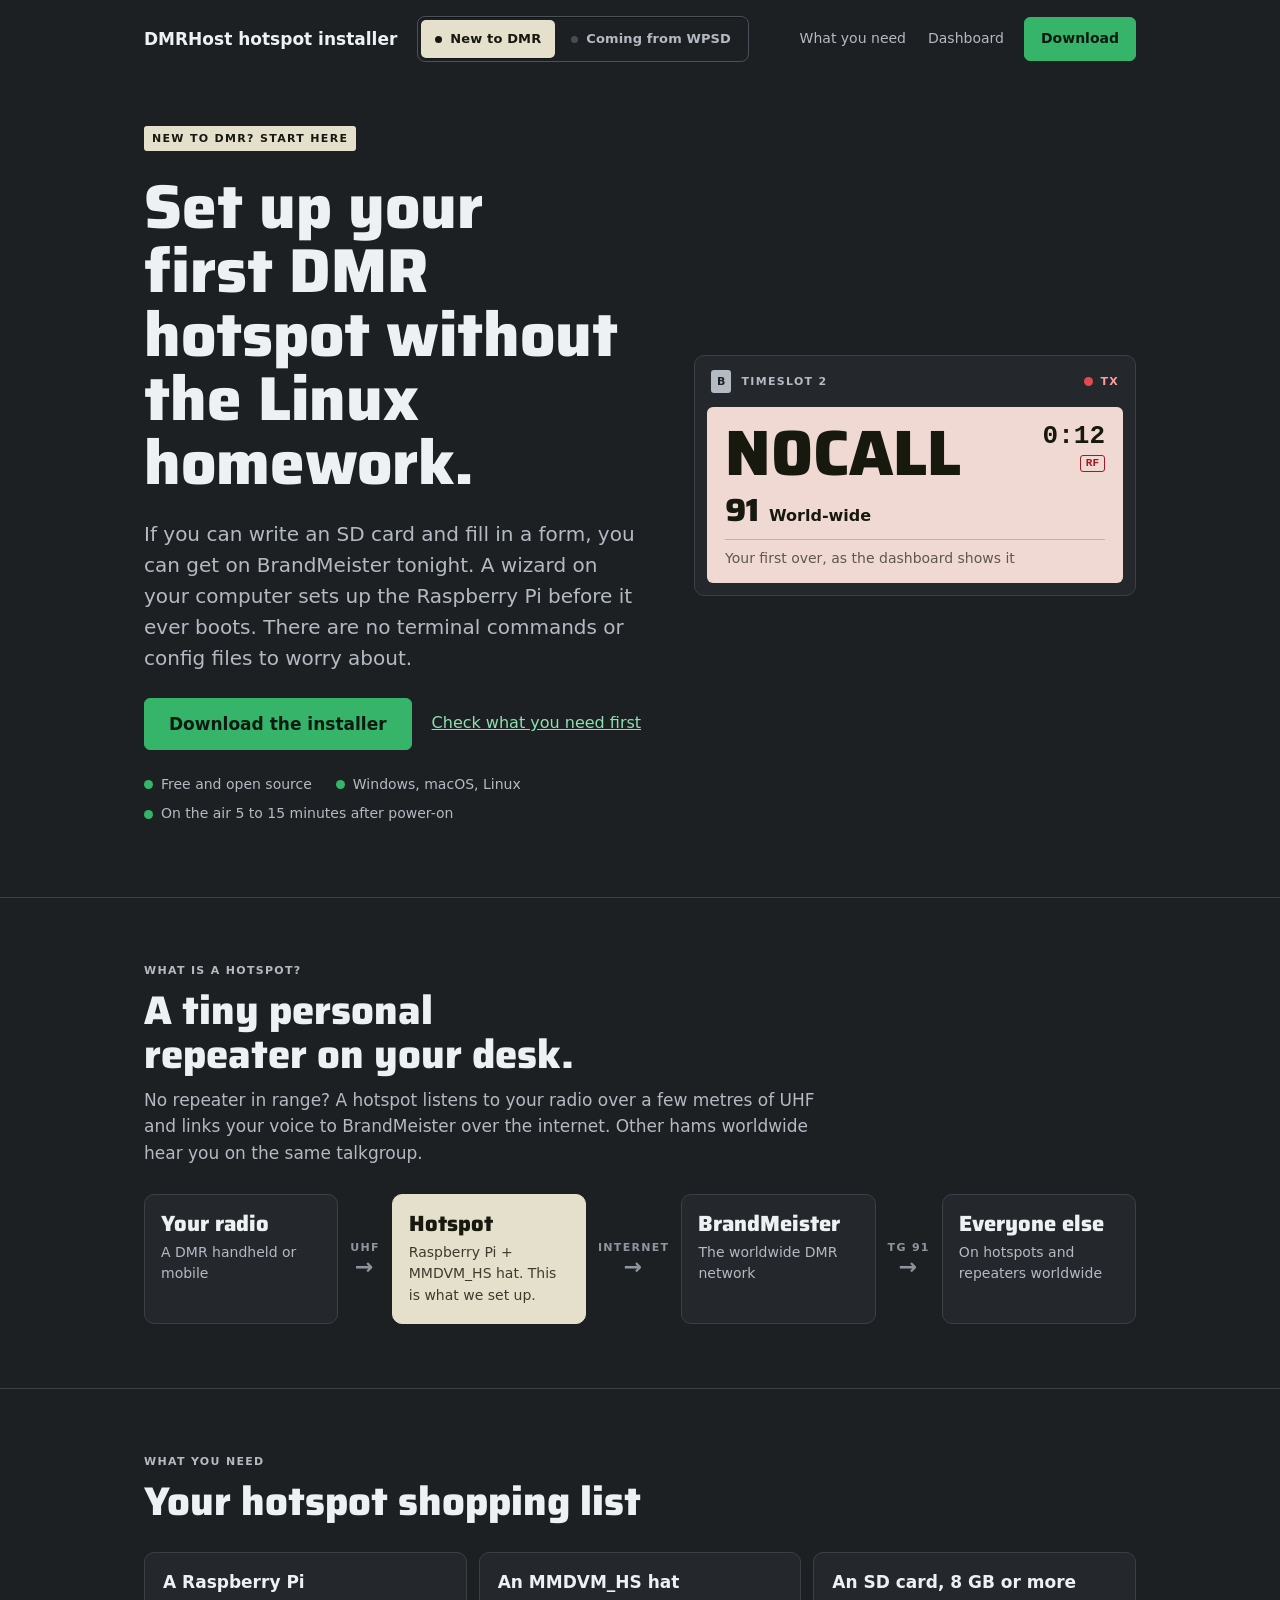
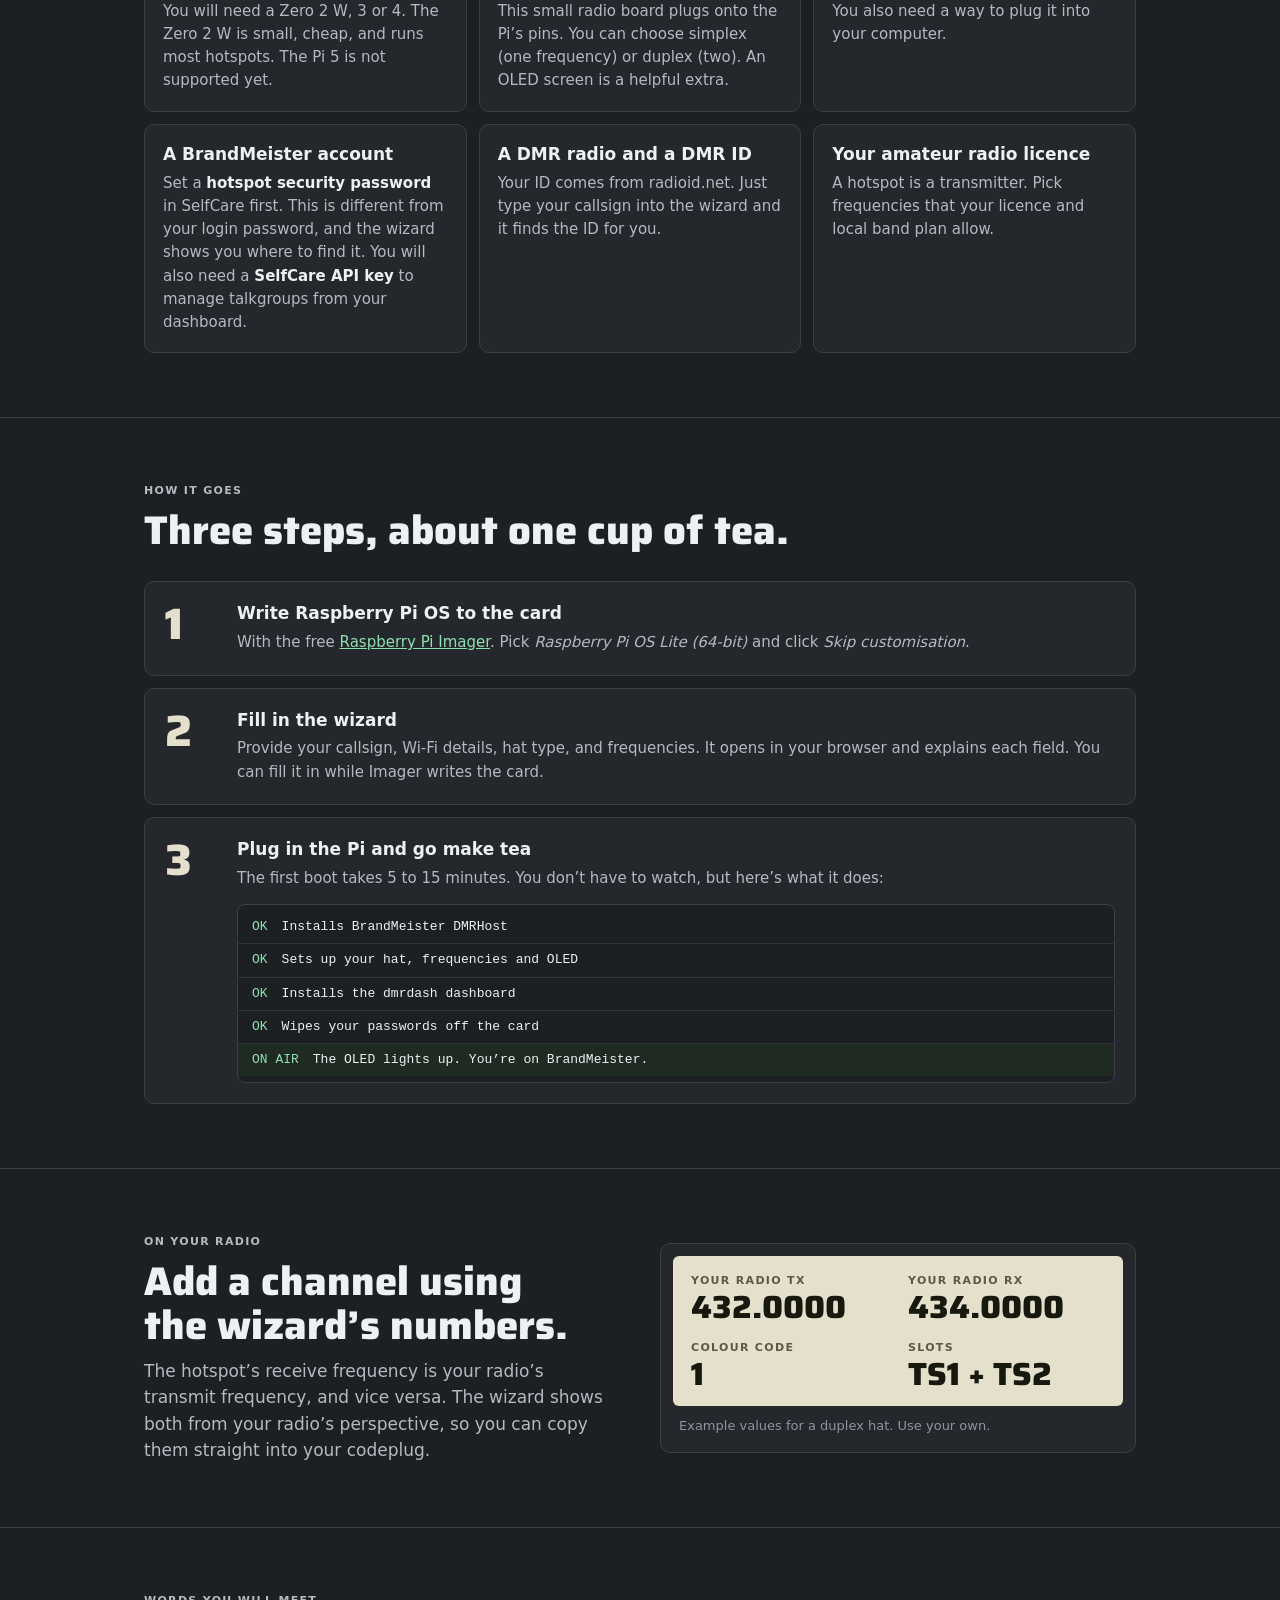
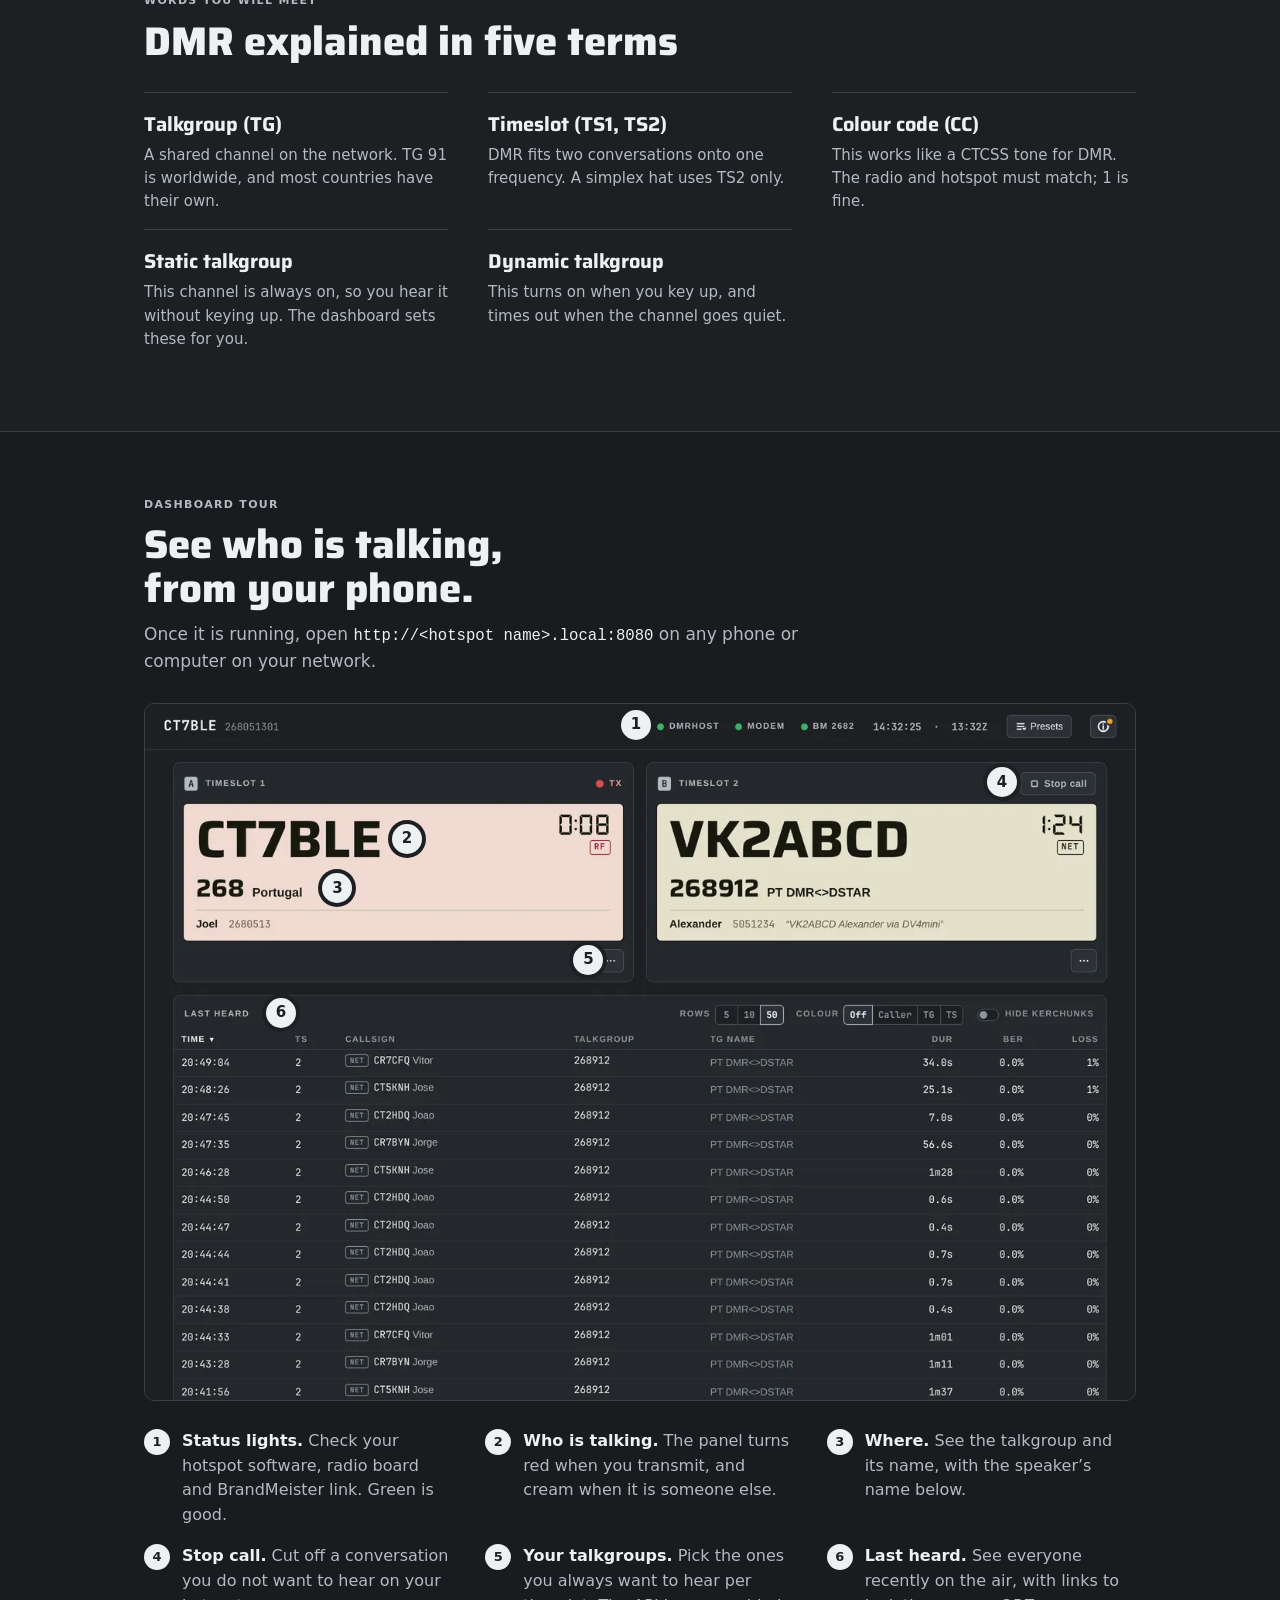
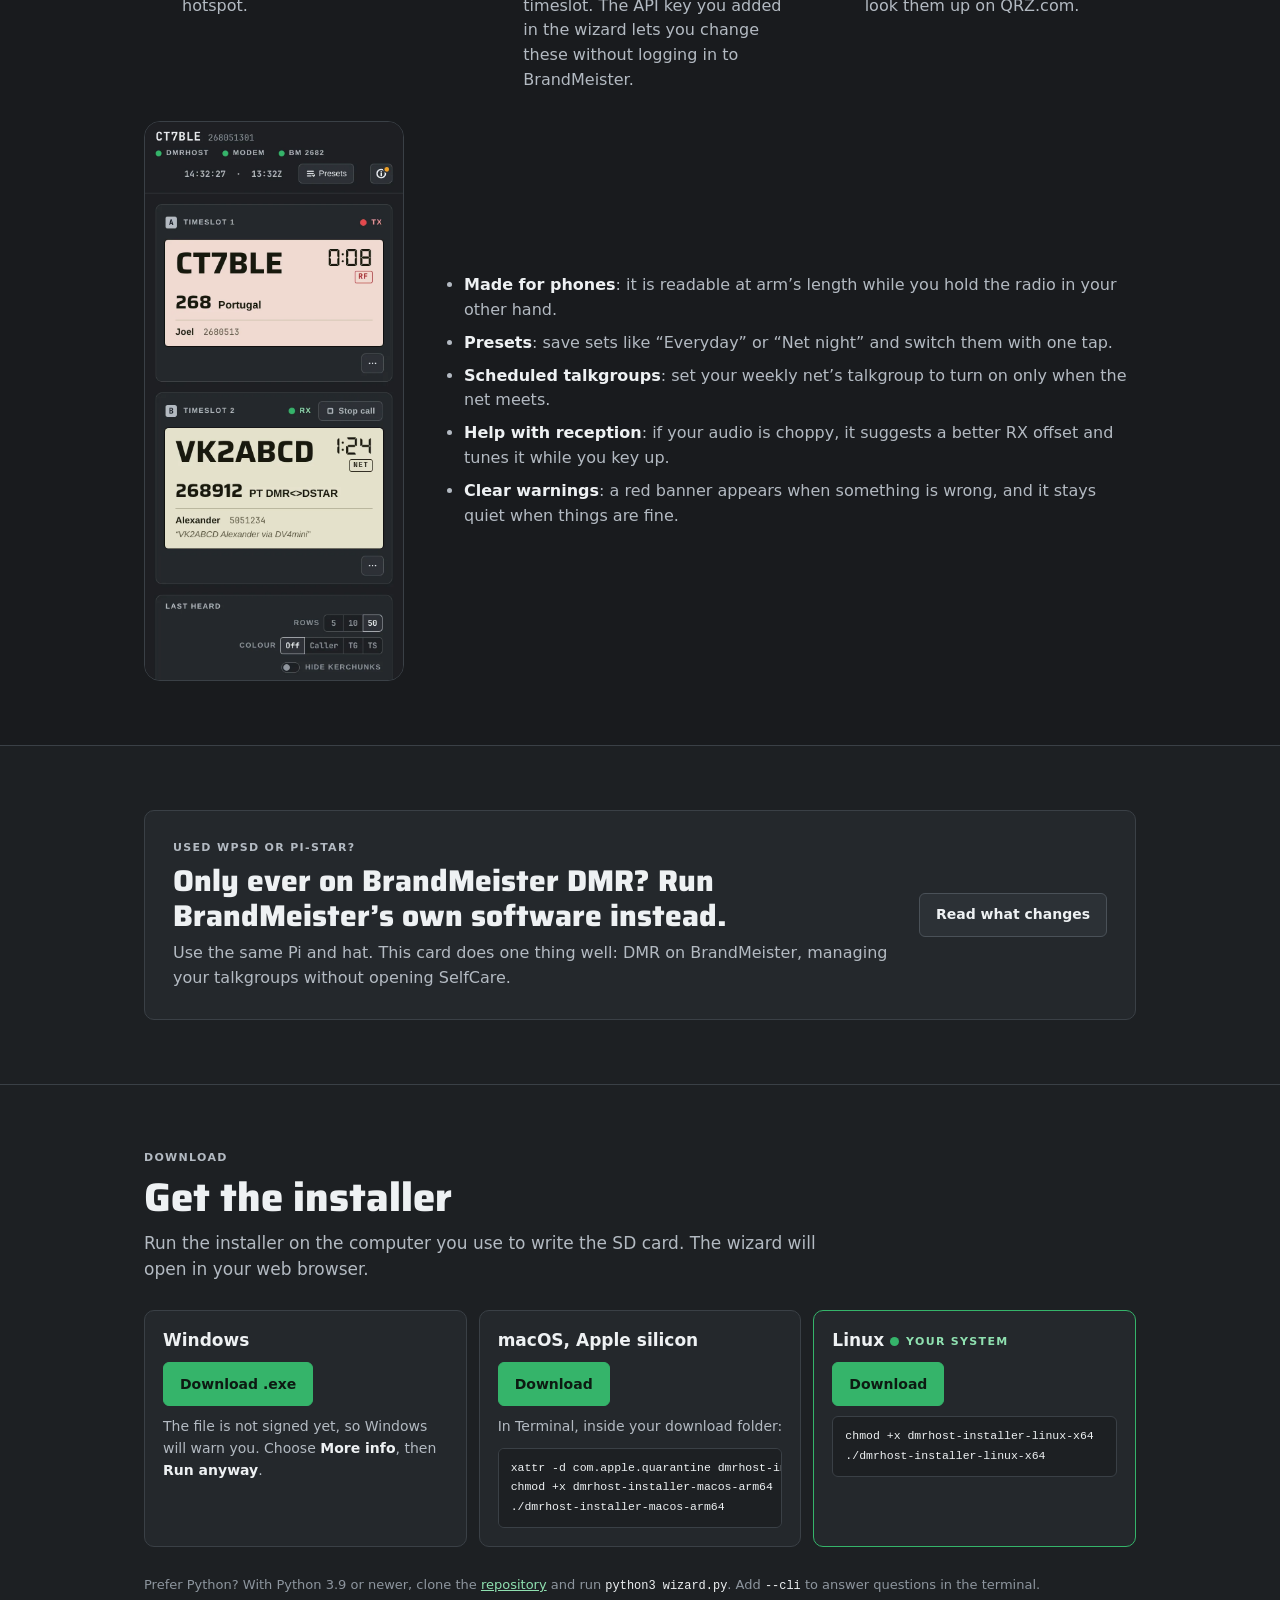
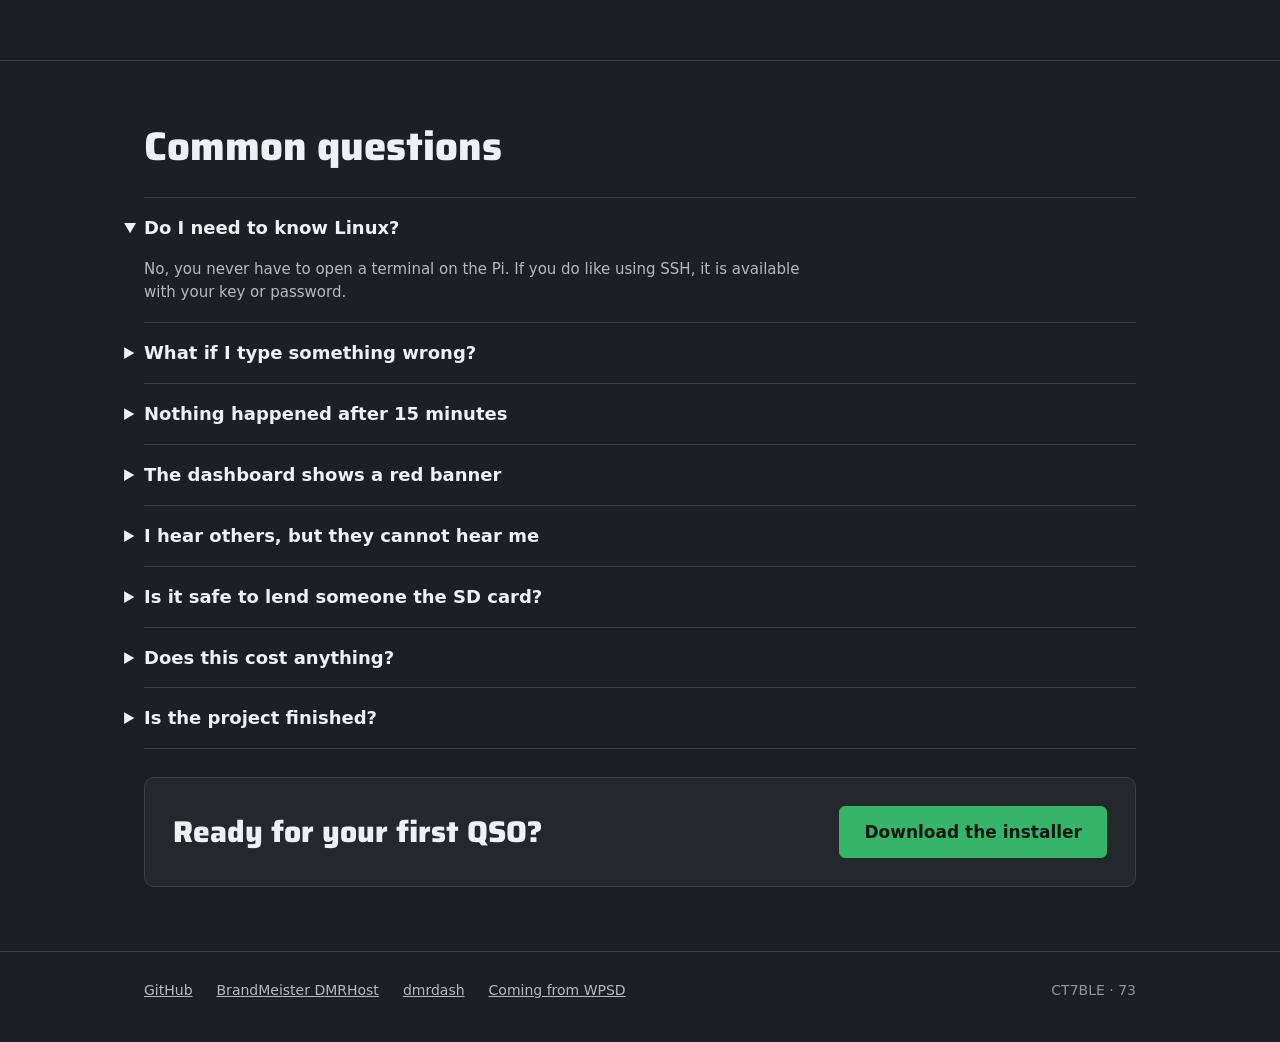
==== commit 3db6e895: "Rework site copy Search-led titles and descriptions, plainer wording for newcomers, and the SelfCare" ====
--- a/index.html
+++ b/index.html
@@ -3,9 +3,39 @@
 <head>
 <meta charset="utf-8">
 <meta name="viewport" content="width=device-width, initial-scale=1">
-<title>DMRHost hotspot installer: your first DMR hotspot</title>
-<meta name="description" content="Set up a Raspberry Pi BrandMeister DMR hotspot without touching Linux. A wizard on your computer prepares the SD card; the Pi installs DMRHost and the dmrdash dashboard on first boot.">
+<title>DMR hotspot setup for BrandMeister · DMRHost installer</title>
+<meta name="description" content="Set up a BrandMeister DMR hotspot on a Raspberry Pi without Linux. The installer configures your SD card; the Pi handles the rest on its first boot.">
+<link rel="canonical" href="https://jcalado.com/dmrhost-installer/">
 <meta name="theme-color" content="#1d2023">
+<meta property="og:type" content="website">
+<meta property="og:site_name" content="DMRHost hotspot installer">
+<meta property="og:title" content="DMR hotspot setup for BrandMeister · DMRHost installer">
+<meta property="og:description" content="Set up a BrandMeister DMR hotspot on a Raspberry Pi without Linux. The installer configures your SD card; the Pi handles the rest on its first boot.">
+<meta property="og:url" content="https://jcalado.com/dmrhost-installer/">
+<meta property="og:image" content="https://jcalado.com/dmrhost-installer/og-image.png">
+<meta property="og:image:width" content="1200">
+<meta property="og:image:height" content="630">
+<meta property="og:image:alt" content="A dashboard readout showing a radio transmitting on talkgroup 91.">
+<meta property="og:locale" content="en_GB">
+<meta name="twitter:card" content="summary_large_image">
+<script type="application/ld+json">
+{
+  "@context": "https://schema.org",
+  "@type": "SoftwareApplication",
+  "name": "DMRHost hotspot installer",
+  "description": "Sets up a Raspberry Pi with an MMDVM_HS hat as a BrandMeister DMR hotspot, running BrandMeister DMRHost and the dmrdash dashboard. Configure on your computer; the Pi installs itself on first boot.",
+  "url": "https://jcalado.com/dmrhost-installer/",
+  "applicationCategory": "UtilitiesApplication",
+  "operatingSystem": "Windows, macOS, Linux",
+  "downloadUrl": "https://github.com/jcalado/dmrhost-installer/releases/latest",
+  "license": "https://opensource.org/licenses/MIT",
+  "isAccessibleForFree": true,
+  "offers": { "@type": "Offer", "price": "0", "priceCurrency": "EUR" },
+  "screenshot": "https://jcalado.com/dmrhost-installer/assets/dmrdash-desktop.webp",
+  "sameAs": "https://github.com/jcalado/dmrhost-installer",
+  "author": { "@type": "Person", "name": "CT7BLE", "url": "https://github.com/jcalado" }
+}
+</script>
 <link rel="icon" href="favicon.svg" type="image/svg+xml">
 <link rel="preconnect" href="https://fonts.googleapis.com">
 <link rel="preconnect" href="https://fonts.gstatic.com" crossorigin>
@@ -34,8 +64,8 @@
   <section class="wrap hero">
     <div class="hero-copy">
       <span class="tag">NEW TO DMR? START HERE</span>
-      <h1>Your first DMR hotspot, without the Linux homework.</h1>
-      <p class="lede">If you can write an SD card and fill in a form, your radio can be on BrandMeister tonight. A wizard on your computer sets up the Raspberry Pi before it ever boots. No terminal, no config files.</p>
+      <h1>Set up your first DMR hotspot without the Linux homework.</h1>
+      <p class="lede">If you can write an SD card and fill in a form, you can get on BrandMeister tonight. A wizard on your computer sets up the Raspberry Pi before it ever boots. There are no terminal commands or config files to worry about.</p>
       <div class="actions">
         <a class="btn btn-go btn-lg" href="#download">Download the installer</a>
         <a class="text-link" href="#need">Check what you need first</a>
@@ -43,7 +73,7 @@
       <ul class="ticks">
         <li><span class="led" aria-hidden="true"></span>Free and open source</li>
         <li><span class="led" aria-hidden="true"></span>Windows, macOS, Linux</li>
-        <li><span class="led" aria-hidden="true"></span>On the air 5–15 minutes after power-on</li>
+        <li><span class="led" aria-hidden="true"></span>On the air 5 to 15 minutes after power-on</li>
       </ul>
     </div>
     <div class="hero-vfo">
@@ -69,9 +99,9 @@
   <section class="section" id="what">
     <div class="wrap">
       <div class="head">
-        <span class="label">What’s a hotspot?</span>
-        <h2>A tiny repeater on your desk.</h2>
-        <p>No repeater in range? A hotspot listens to your radio over a few metres of UHF and passes your voice to BrandMeister over the internet. Hams all over the world hear you on the same talkgroup.</p>
+        <span class="label">What is a hotspot?</span>
+        <h2>A tiny personal repeater on your desk.</h2>
+        <p>No repeater in range? A hotspot listens to your radio over a few metres of UHF and links your voice to BrandMeister over the internet. Other hams worldwide hear you on the same talkgroup.</p>
       </div>
       <ol class="flow">
         <li><b>Your radio</b><span>A DMR handheld or mobile</span></li>
@@ -90,32 +120,32 @@
     <div class="wrap">
       <div class="head">
         <span class="label">What you need</span>
-        <h2>The shopping list</h2>
+        <h2>Your hotspot shopping list</h2>
       </div>
       <div class="grid">
         <div class="card">
           <h3>A Raspberry Pi</h3>
-          <p>Zero 2 W, 3 or 4. The Zero 2 W is the small, cheap one most hotspots use. The Pi 5 isn’t supported yet.</p>
+          <p>You will need a Zero 2 W, 3 or 4. The Zero 2 W is small, cheap, and runs most hotspots. The Pi 5 is not supported yet.</p>
         </div>
         <div class="card">
           <h3>An MMDVM_HS hat</h3>
-          <p>The little radio board that plugs onto the Pi’s pins. Simplex (one frequency) or duplex (two). A small OLED screen is a nice extra.</p>
+          <p>This small radio board plugs onto the Pi’s pins. You can choose simplex (one frequency) or duplex (two). An OLED screen is a helpful extra.</p>
         </div>
         <div class="card">
           <h3>An SD card, 8 GB or more</h3>
-          <p>And a way to plug it into your computer.</p>
+          <p>You also need a way to plug it into your computer.</p>
         </div>
         <div class="card">
           <h3>A BrandMeister account</h3>
-          <p>With a <strong>hotspot security password</strong> set in SelfCare. It isn’t your login password; the wizard shows you where to set it.</p>
+          <p>Set a <strong>hotspot security password</strong> in SelfCare first. This is different from your login password, and the wizard shows you where to find it. You will also need a <strong>SelfCare API key</strong> to manage talkgroups from your dashboard.</p>
         </div>
         <div class="card">
           <h3>A DMR radio and a DMR ID</h3>
-          <p>Your ID comes from radioid.net. Type your callsign in the wizard and it finds it for you.</p>
-        </div>
-        <div class="card">
-          <h3>Your amateur licence</h3>
-          <p>A hotspot is a transmitter. Pick frequencies your licence and band plan allow.</p>
+          <p>Your ID comes from radioid.net. Just type your callsign into the wizard and it finds the ID for you.</p>
+        </div>
+        <div class="card">
+          <h3>Your amateur radio licence</h3>
+          <p>A hotspot is a transmitter. Pick frequencies that your licence and local band plan allow.</p>
         </div>
       </div>
     </div>
@@ -133,14 +163,14 @@
           <span class="step-n" aria-hidden="true">1</span>
           <div class="step-body">
             <h3>Write Raspberry Pi OS to the card</h3>
-            <p>With the free <a href="https://www.raspberrypi.com/software/">Raspberry Pi Imager</a>. Pick <em>Raspberry Pi OS Lite (64-bit)</em> and click <em>Skip customisation</em>. The <a href="https://github.com/jcalado/dmrhost-installer#use">guide</a> has a screenshot of every screen.</p>
+            <p>With the free <a href="https://www.raspberrypi.com/software/">Raspberry Pi Imager</a>. Pick <em>Raspberry Pi OS Lite (64-bit)</em> and click <em>Skip customisation</em>.</p>
           </div>
         </li>
         <li class="module step">
           <span class="step-n" aria-hidden="true">2</span>
           <div class="step-body">
             <h3>Fill in the wizard</h3>
-            <p>Callsign, Wi-Fi, hat, frequencies. It opens in your browser and explains each field. You can do it while Imager is still writing.</p>
+            <p>Provide your callsign, Wi-Fi details, hat type, and frequencies. It opens in your browser and explains each field. You can fill it in while Imager writes the card.</p>
           </div>
         </li>
         <li class="module step">
@@ -166,8 +196,8 @@
     <div class="wrap split">
       <div class="head">
         <span class="label">On your radio</span>
-        <h2>Add one channel. The wizard tells you what to type.</h2>
-        <p>The hotspot’s receive frequency is your radio’s transmit frequency, and the other way round. The wizard shows both from your radio’s side, so you can copy them into your codeplug as they are.</p>
+        <h2>Add a channel using the wizard’s numbers.</h2>
+        <p>The hotspot’s receive frequency is your radio’s transmit frequency, and vice versa. The wizard shows both from your radio’s perspective, so you can copy them straight into your codeplug.</p>
       </div>
       <figure class="module channel" style="margin:0">
         <dl class="lcd">
@@ -185,15 +215,15 @@
   <section class="section">
     <div class="wrap">
       <div class="head">
-        <span class="label">Words you’ll meet</span>
-        <h2>DMR in five words</h2>
+        <span class="label">Words you will meet</span>
+        <h2>DMR explained in five terms</h2>
       </div>
       <dl class="glossary">
-        <div><dt>Talkgroup (TG)</dt><dd>A shared channel on the network. TG 91 is worldwide; most countries have their own.</dd></div>
-        <div><dt>Timeslot (TS1, TS2)</dt><dd>DMR fits two conversations on one frequency. A simplex hat uses TS2 only.</dd></div>
-        <div><dt>Colour code (CC)</dt><dd>Like a CTCSS tone for DMR. Radio and hotspot must match; 1 is fine.</dd></div>
-        <div><dt>Static talkgroup</dt><dd>Always on, so you hear it without keying up. The dashboard sets these for you.</dd></div>
-        <div><dt>Dynamic talkgroup</dt><dd>Turns on when you key up on it, and times out when it goes quiet.</dd></div>
+        <div><dt>Talkgroup (TG)</dt><dd>A shared channel on the network. TG 91 is worldwide, and most countries have their own.</dd></div>
+        <div><dt>Timeslot (TS1, TS2)</dt><dd>DMR fits two conversations onto one frequency. A simplex hat uses TS2 only.</dd></div>
+        <div><dt>Colour code (CC)</dt><dd>This works like a CTCSS tone for DMR. The radio and hotspot must match; 1 is fine.</dd></div>
+        <div><dt>Static talkgroup</dt><dd>This channel is always on, so you hear it without keying up. The dashboard sets these for you.</dd></div>
+        <div><dt>Dynamic talkgroup</dt><dd>This turns on when you key up, and times out when the channel goes quiet.</dd></div>
       </dl>
     </div>
   </section>
@@ -203,11 +233,11 @@
     <div class="wrap">
       <div class="head">
         <span class="label">Dashboard tour</span>
-        <h2>See who’s talking, from your phone.</h2>
-        <p>Once it’s running, open <code>http://&lt;hotspot name&gt;.local:8080</code> on any phone or computer on your network.</p>
+        <h2>See who is talking, from your phone.</h2>
+        <p>Once it is running, open <code>http://&lt;hotspot name&gt;.local:8080</code> on any phone or computer on your network.</p>
       </div>
       <div class="tour">
-        <img src="assets/dmrdash-desktop.webp" srcset="assets/dmrdash-desktop-1280.webp 1280w, assets/dmrdash-desktop.webp 2560w" sizes="(max-width: 1040px) 100vw, 992px" width="2560" height="1800" loading="lazy" alt="The dmrdash dashboard: status lights at the top, timeslot 1 transmitting on talkgroup 268, timeslot 2 receiving on 268912, and the last heard list below.">
+        <img src="assets/dmrdash-desktop.webp" srcset="assets/dmrdash-desktop-1280.webp 1280w, assets/dmrdash-desktop.webp 2560w" sizes="(max-width: 1040px) 100vw, 992px" width="2560" height="1800" loading="lazy" alt="The dmrdash dashboard shows status lights, timeslot 1 transmitting, timeslot 2 receiving, and the last heard list.">
         <span class="pin" style="left:49.6%; top:3.2%" aria-hidden="true">1</span>
         <span class="pin" style="left:26.5%; top:19.5%" aria-hidden="true">2</span>
         <span class="pin" style="left:19.5%; top:26.6%" aria-hidden="true">3</span>
@@ -216,21 +246,21 @@
         <span class="pin" style="left:13.8%; top:44.4%" aria-hidden="true">6</span>
       </div>
       <ol class="tour-key">
-        <li><span class="pin-key" aria-hidden="true">1</span><span><strong>Status lights.</strong> <span class="muted">Hotspot software, radio board and BrandMeister link. Green is good.</span></span></li>
-        <li><span class="pin-key" aria-hidden="true">2</span><span><strong>Who’s talking.</strong> <span class="muted">Red when it’s you, cream when it’s someone else.</span></span></li>
-        <li><span class="pin-key" aria-hidden="true">3</span><span><strong>Where.</strong> <span class="muted">The talkgroup and its name, with the speaker’s name below.</span></span></li>
-        <li><span class="pin-key" aria-hidden="true">4</span><span><strong>Stop call.</strong> <span class="muted">Cut off a conversation you don’t want on your hotspot.</span></span></li>
-        <li><span class="pin-key" aria-hidden="true">5</span><span><strong>Your talkgroups.</strong> <span class="muted">Pick the ones you always want to hear, per timeslot, without logging in to BrandMeister.</span></span></li>
-        <li><span class="pin-key" aria-hidden="true">6</span><span><strong>Last heard.</strong> <span class="muted">Everyone recently on, with links to look them up on QRZ.com.</span></span></li>
+        <li><span class="pin-key" aria-hidden="true">1</span><span><strong>Status lights.</strong> <span class="muted">Check your hotspot software, radio board and BrandMeister link. Green is good.</span></span></li>
+        <li><span class="pin-key" aria-hidden="true">2</span><span><strong>Who is talking.</strong> <span class="muted">The panel turns red when you transmit, and cream when it is someone else.</span></span></li>
+        <li><span class="pin-key" aria-hidden="true">3</span><span><strong>Where.</strong> <span class="muted">See the talkgroup and its name, with the speaker’s name below.</span></span></li>
+        <li><span class="pin-key" aria-hidden="true">4</span><span><strong>Stop call.</strong> <span class="muted">Cut off a conversation you do not want to hear on your hotspot.</span></span></li>
+        <li><span class="pin-key" aria-hidden="true">5</span><span><strong>Your talkgroups.</strong> <span class="muted">Pick the ones you always want to hear per timeslot. The API key you added in the wizard lets you change these without logging in to BrandMeister.</span></span></li>
+        <li><span class="pin-key" aria-hidden="true">6</span><span><strong>Last heard.</strong> <span class="muted">See everyone recently on the air, with links to look them up on QRZ.com.</span></span></li>
       </ol>
       <div class="tour-more">
-        <img src="assets/dmrdash-phone.webp" width="780" height="1688" loading="lazy" alt="dmrdash on a phone, with the two timeslots stacked.">
+        <img src="assets/dmrdash-phone.webp" width="780" height="1688" loading="lazy" alt="The dmrdash dashboard displayed on a mobile phone screen.">
         <ul>
-          <li><strong>Made for phones</strong>: readable at arm’s length while the radio is in your other hand.</li>
-          <li><strong>Presets</strong>: save “Everyday” and “Net night” talkgroup sets and switch in one tap.</li>
-          <li><strong>Scheduled talkgroups</strong>: your weekly net’s TG, on only when the net is.</li>
-          <li><strong>Help with reception</strong>: when your audio is choppy it suggests a better RX offset, and can find one while you key up.</li>
-          <li><strong>A red banner</strong> when something’s wrong, and quiet when it isn’t.</li>
+          <li><strong>Made for phones</strong>: it is readable at arm’s length while you hold the radio in your other hand.</li>
+          <li><strong>Presets</strong>: save sets like “Everyday” or “Net night” and switch them with one tap.</li>
+          <li><strong>Scheduled talkgroups</strong>: set your weekly net’s talkgroup to turn on only when the net meets.</li>
+          <li><strong>Help with reception</strong>: if your audio is choppy, it suggests a better RX offset and tunes it while you key up.</li>
+          <li><strong>Clear warnings</strong>: a red banner appears when something is wrong, and it stays quiet when things are fine.</li>
         </ul>
       </div>
     </div>
@@ -242,10 +272,10 @@
       <div class="module callout">
         <div>
           <span class="label">Used WPSD or Pi-Star?</span>
-          <p class="display">Only ever on BrandMeister DMR? Run BrandMeister’s own host.</p>
-          <p class="muted">Same Pi, same hat. This card does one thing, DMR on BrandMeister, and manages your talkgroups without SelfCare.</p>
-        </div>
-        <a class="btn" href="from-wpsd.html">What changes, and when to stay put</a>
+          <p class="display">Only ever on BrandMeister DMR? Run BrandMeister’s own software instead.</p>
+          <p class="muted">Use the same Pi and hat. This card does one thing well: DMR on BrandMeister, managing your talkgroups without opening SelfCare.</p>
+        </div>
+        <a class="btn" href="from-wpsd.html">Read what changes</a>
       </div>
     </div>
   </section>
@@ -256,18 +286,18 @@
       <div class="head">
         <span class="label">Download</span>
         <h2>Get the installer</h2>
-        <p>Run it on the computer you write the SD card with. The wizard opens in your browser.</p>
+        <p>Run the installer on the computer you use to write the SD card. The wizard will open in your web browser.</p>
       </div>
       <div class="downloads">
         <div class="module dl" data-os="windows">
           <h3>Windows <span class="yours label"><span class="led" aria-hidden="true"></span>Your system</span></h3>
           <a class="btn btn-go" href="https://github.com/jcalado/dmrhost-installer/releases/latest/download/dmrhost-installer-windows-x64.exe">Download .exe</a>
-          <p>It isn’t signed yet, so Windows warns you. Choose <strong>More info → Run anyway</strong>.</p>
+          <p>The file is not signed yet, so Windows will warn you. Choose <strong>More info</strong>, then <strong>Run anyway</strong>.</p>
         </div>
         <div class="module dl" data-os="mac">
           <h3>macOS, Apple silicon <span class="yours label"><span class="led" aria-hidden="true"></span>Your system</span></h3>
           <a class="btn btn-go" href="https://github.com/jcalado/dmrhost-installer/releases/latest/download/dmrhost-installer-macos-arm64">Download</a>
-          <p>In Terminal, in the download folder:</p>
+          <p>In Terminal, inside your download folder:</p>
           <pre><code>xattr -d com.apple.quarantine dmrhost-installer-macos-arm64
 chmod +x dmrhost-installer-macos-arm64
 ./dmrhost-installer-macos-arm64</code></pre>
@@ -279,46 +309,46 @@
 ./dmrhost-installer-linux-x64</code></pre>
         </div>
       </div>
-      <p class="fine">Prefer Python? With Python 3.9 or newer, clone the <a href="https://github.com/jcalado/dmrhost-installer">repository</a> and run <code>python3 wizard.py</code>. Add <code>--cli</code> to answer in the terminal.</p>
+      <p class="fine">Prefer Python? With Python 3.9 or newer, clone the <a href="https://github.com/jcalado/dmrhost-installer">repository</a> and run <code>python3 wizard.py</code>. Add <code>--cli</code> to answer questions in the terminal.</p>
     </div>
   </section>
 
   <!-- FAQ -->
   <section class="section" id="faq">
     <div class="wrap">
-      <h2>Questions</h2>
+      <h2>Common questions</h2>
       <div class="faq">
         <details open>
           <summary>Do I need to know Linux?</summary>
-          <p>No. You never open a terminal on the Pi. If you like SSH, it’s there, with your key or password.</p>
-        </details>
-        <details>
-          <summary>What if I typed something wrong?</summary>
-          <p>Write the card again with Imager and rerun the wizard. Talkgroups and the RX offset you can change later from the dashboard.</p>
+          <p>No, you never have to open a terminal on the Pi. If you do like using SSH, it is available with your key or password.</p>
+        </details>
+        <details>
+          <summary>What if I type something wrong?</summary>
+          <p>Just write the card again with Imager and rerun the wizard. You can always change talkgroups and the RX offset later from the dashboard.</p>
         </details>
         <details>
           <summary>Nothing happened after 15 minutes</summary>
-          <p>Usually the Wi-Fi: check the network name and password, or plug in Ethernet on a Pi 3 or 4. Setup retries every minute, even across reboots, so once the Pi is online it carries on by itself.</p>
+          <p>This is usually a Wi-Fi issue. Check your network name and password, or plug in an Ethernet cable on a Pi 3 or 4. Setup retries every minute, even across reboots, so it will carry on by itself once online.</p>
         </details>
         <details>
           <summary>The dashboard shows a red banner</summary>
-          <p>The BrandMeister link is down. Check the hotspot security password you set in SelfCare: it isn’t your BrandMeister login password.</p>
-        </details>
-        <details>
-          <summary>I hear others, but they can’t hear me</summary>
-          <p>Check that your radio’s TX frequency matches the hotspot’s RX, and that the colour codes match. If your audio breaks up, try the RX offset tuner in the dashboard.</p>
+          <p>This means the BrandMeister link is down. Check the hotspot security password you set in SelfCare, as it is different from your BrandMeister login password.</p>
+        </details>
+        <details>
+          <summary>I hear others, but they cannot hear me</summary>
+          <p>Check that your radio’s TX frequency matches the hotspot’s RX frequency, and that the colour codes match. If your audio breaks up, try using the RX offset tuner in the dashboard.</p>
         </details>
         <details>
           <summary>Is it safe to lend someone the SD card?</summary>
-          <p>Not before the first boot. Until then the card holds your hotspot, Wi-Fi and login passwords in plain text. The first boot moves them to files only the Pi’s administrator can read, and deletes them from the card.</p>
-        </details>
-        <details>
-          <summary>Does it cost anything?</summary>
-          <p>No. It’s open source under the MIT licence. DMRHost is BrandMeister’s software; dmrdash is the dashboard.</p>
-        </details>
-        <details>
-          <summary>Is it finished?</summary>
-          <p>It’s early. Each part is tested, and the settings it writes match a working hotspot’s, but the whole card-to-hotspot run hasn’t been done on real hardware yet. Reports are welcome on <a href="https://github.com/jcalado/dmrhost-installer/issues">GitHub</a>.</p>
+          <p>Do not lend it before the first boot. Until then, the card holds your hotspot, Wi-Fi and login passwords in plain text. The first boot moves them to secure files and deletes them from the card.</p>
+        </details>
+        <details>
+          <summary>Does this cost anything?</summary>
+          <p>No, it is free and open source under the MIT licence. DMRHost is BrandMeister’s software, and dmrdash is the dashboard.</p>
+        </details>
+        <details>
+          <summary>Is the project finished?</summary>
+          <p>It is early days. The settings it writes match a working hotspot, but the full card-to-first-boot process has not been run on real hardware yet. Reports are always welcome on <a href="https://github.com/jcalado/dmrhost-installer/issues">GitHub</a>.</p>
         </details>
       </div>
       <div class="module callout">
--- a/styles.css
+++ b/styles.css
@@ -94,7 +94,7 @@
 
 /* ---------- type ---------- */
 .label { font-size: 11px; font-weight: 600; letter-spacing: 0.12em; color: var(--legend); text-transform: uppercase; }
-h1, h2, .display { font-family: var(--readout); font-weight: 800; margin: 0; }
+h1, h2, .display { font-family: var(--readout); font-weight: 800; margin: 0; text-wrap: balance; }
 h1 { font-size: clamp(40px, 6vw, 62px); line-height: 1.03; }
 h2 { font-size: clamp(30px, 4vw, 40px); line-height: 1.1; }
 h3 { margin: 0; font-size: 17px; font-weight: 600; line-height: 1.35; }
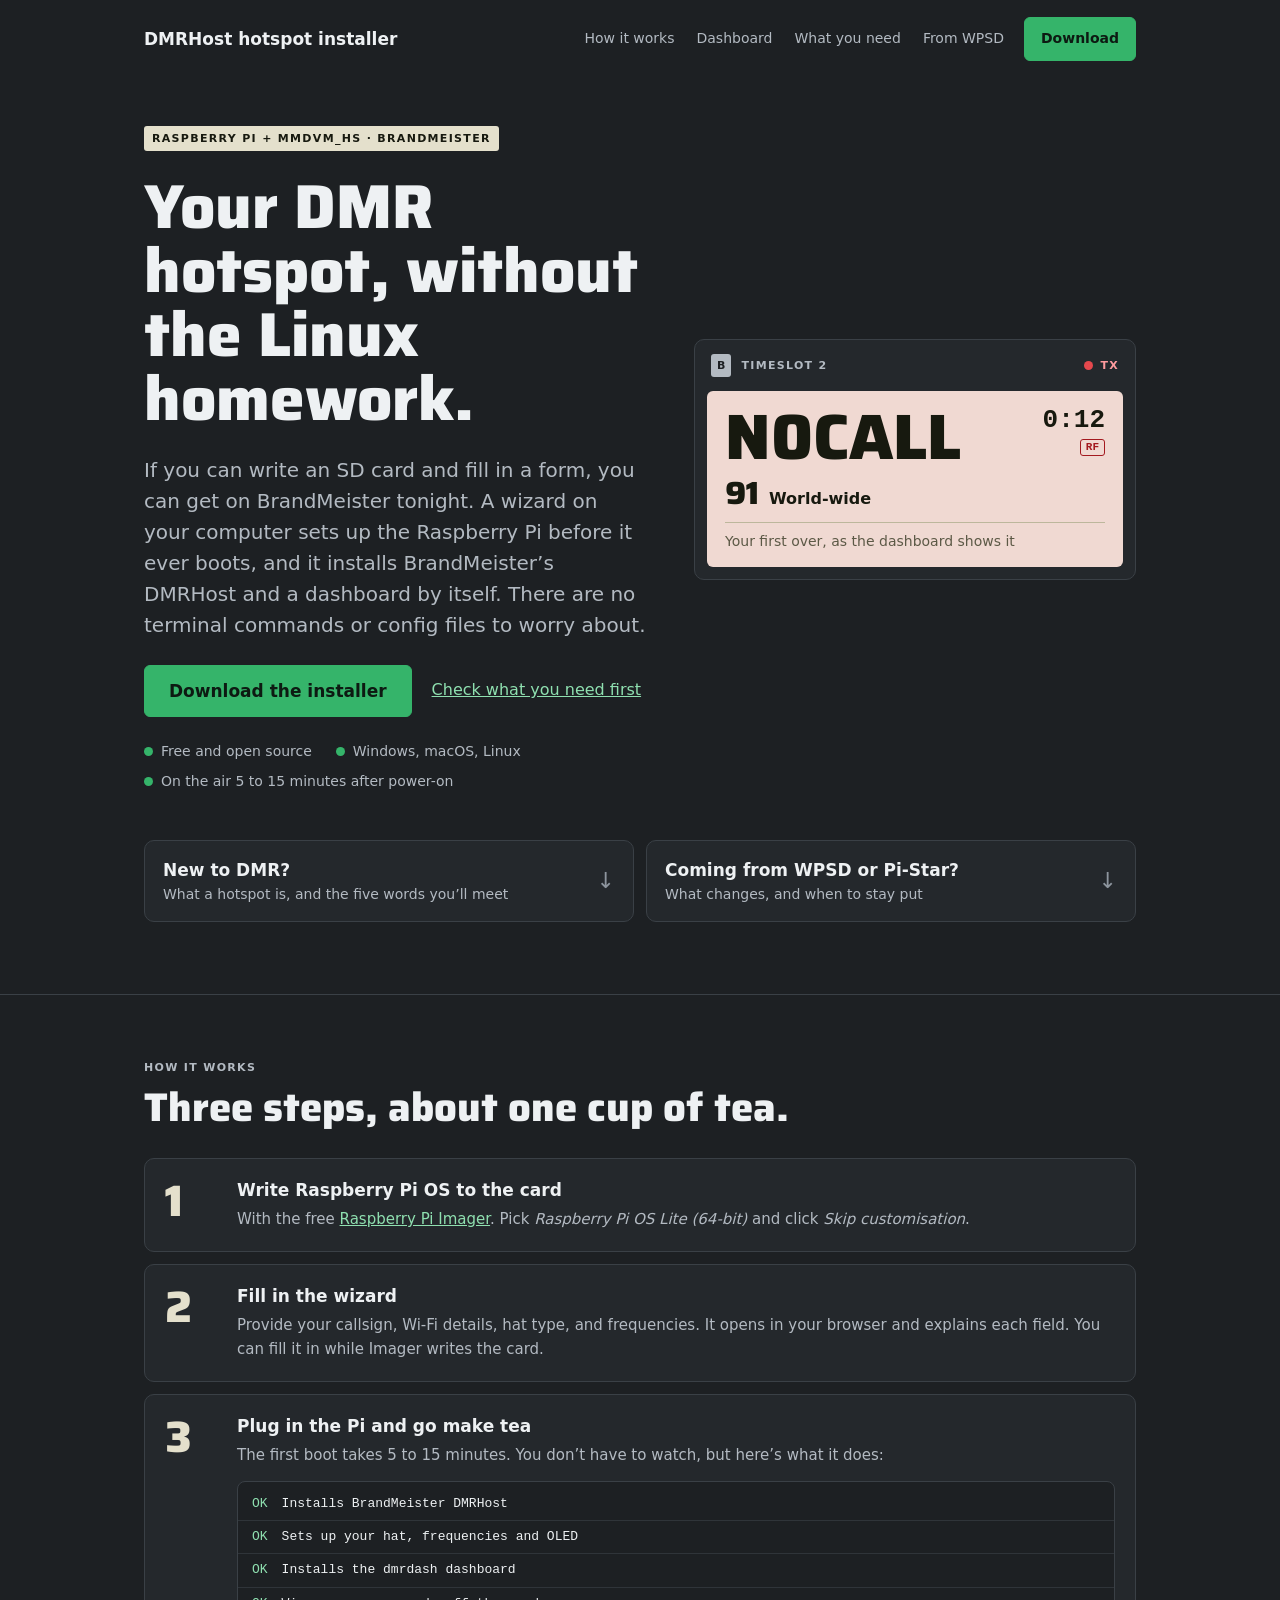
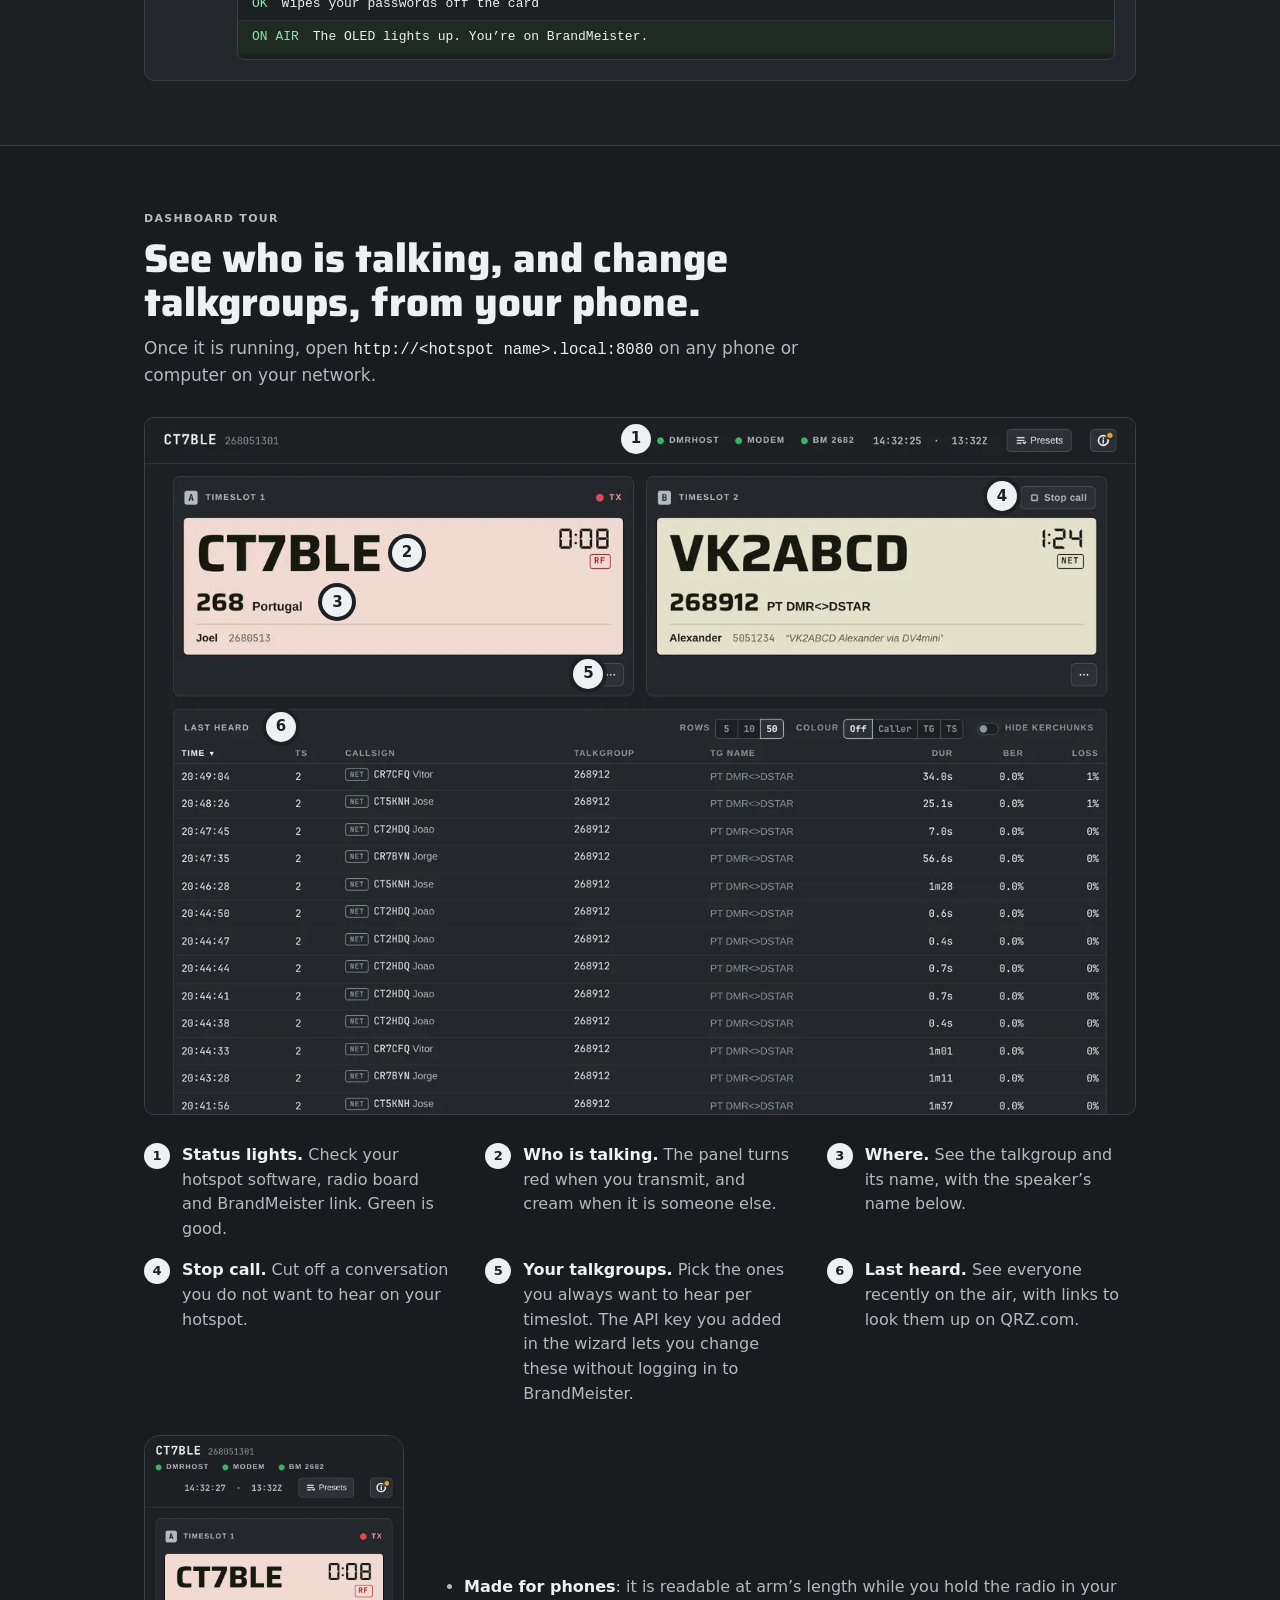
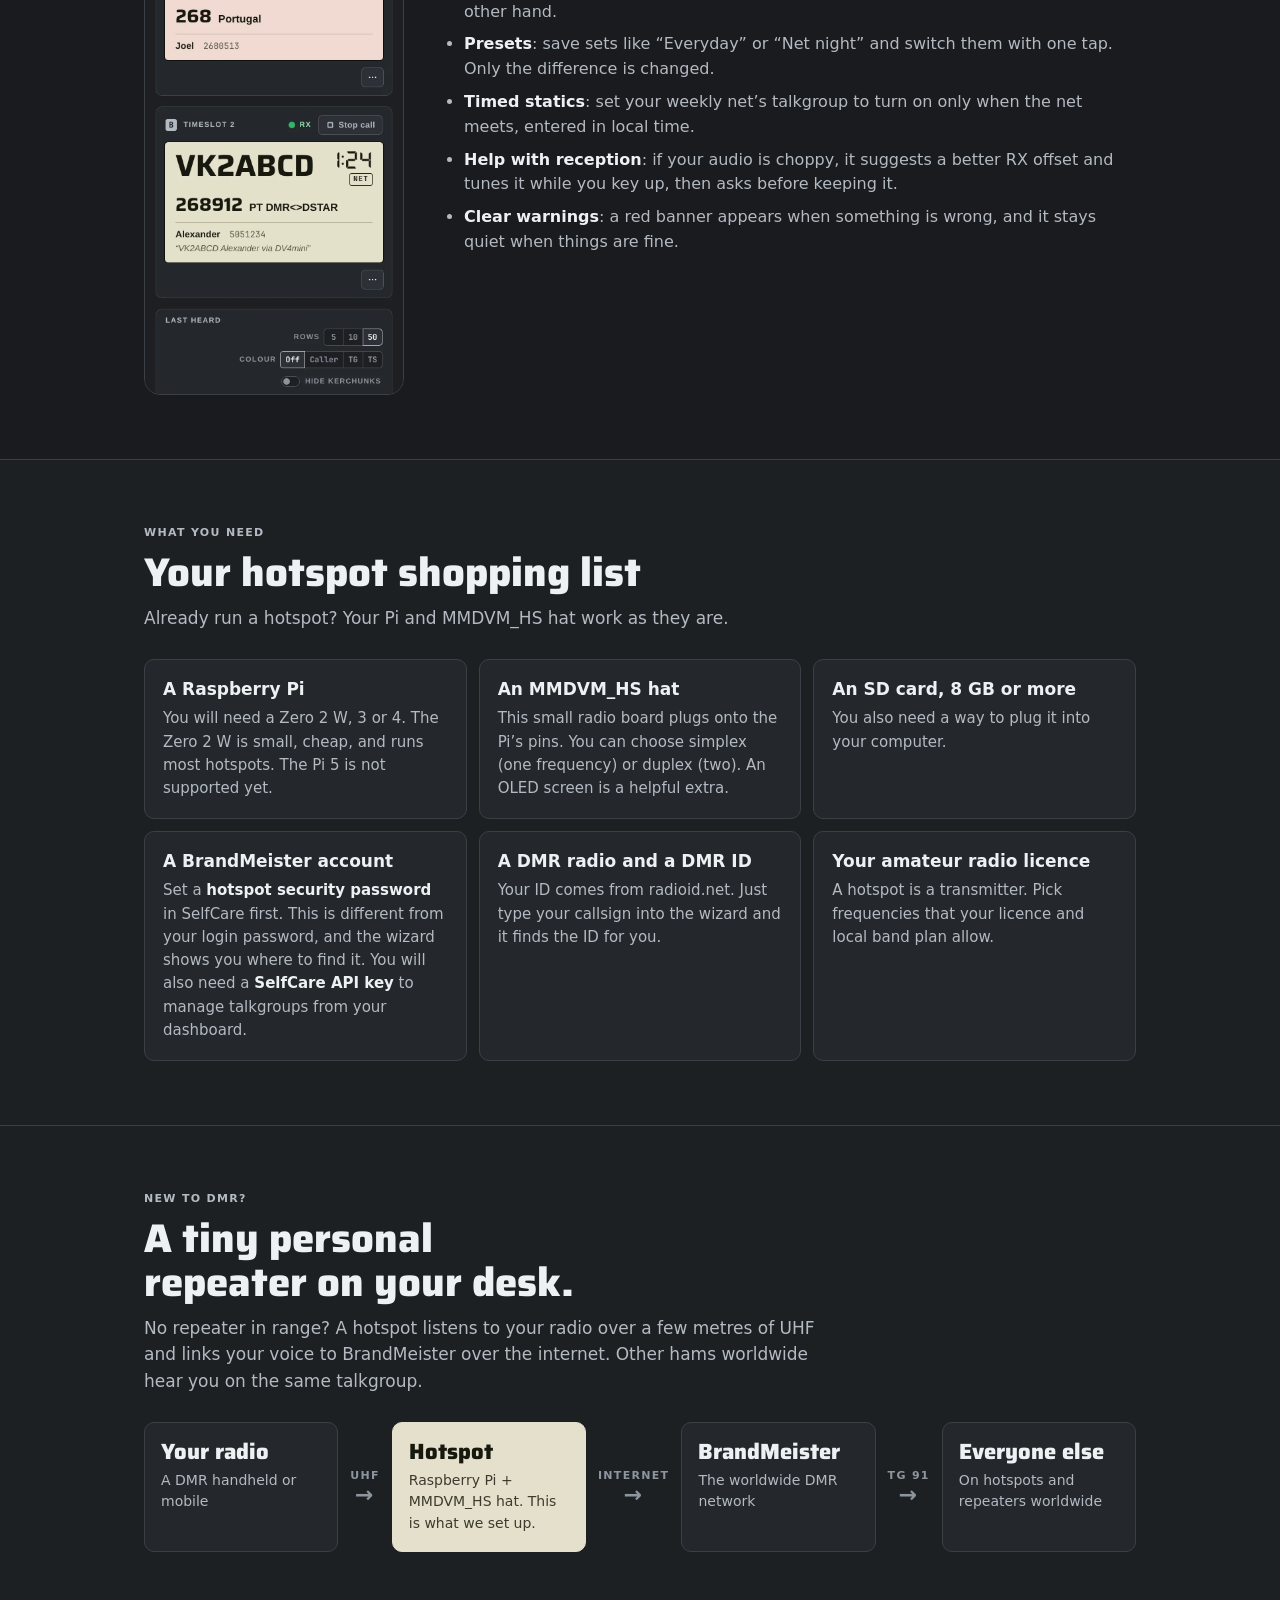
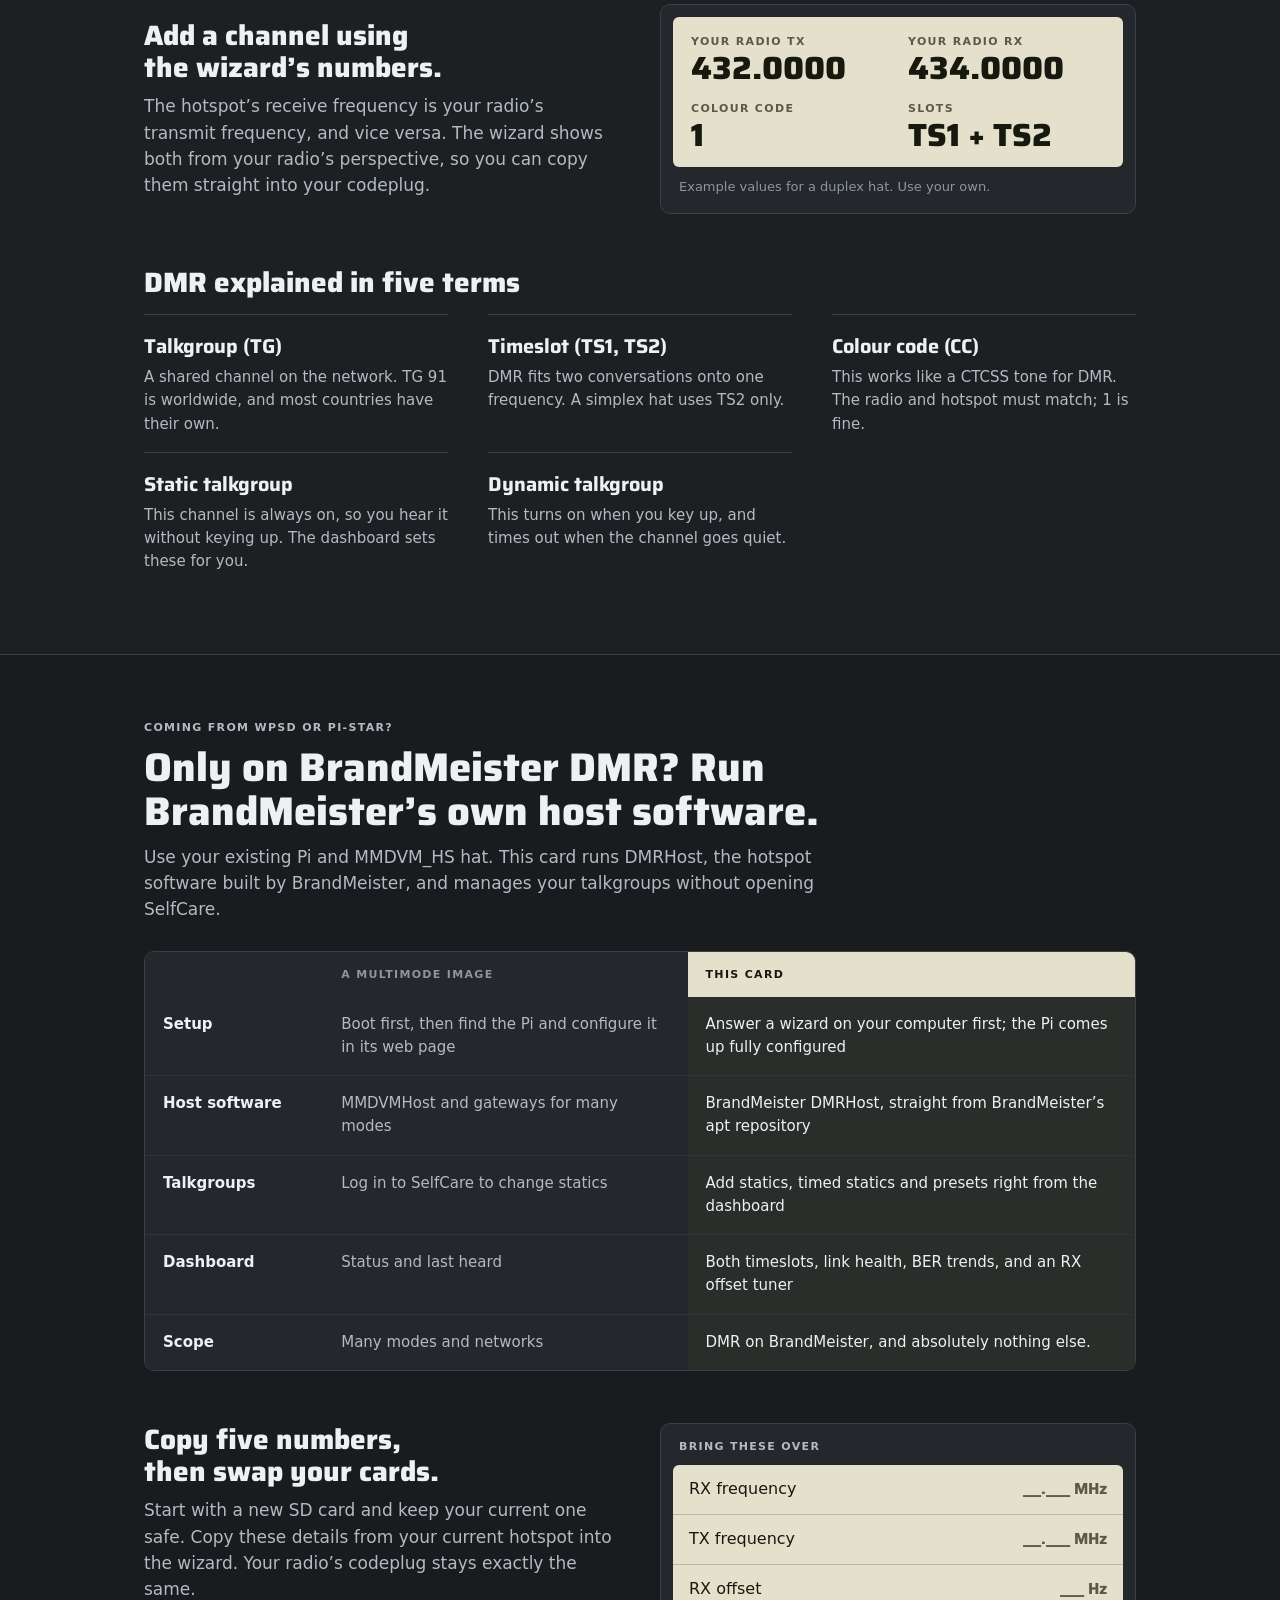
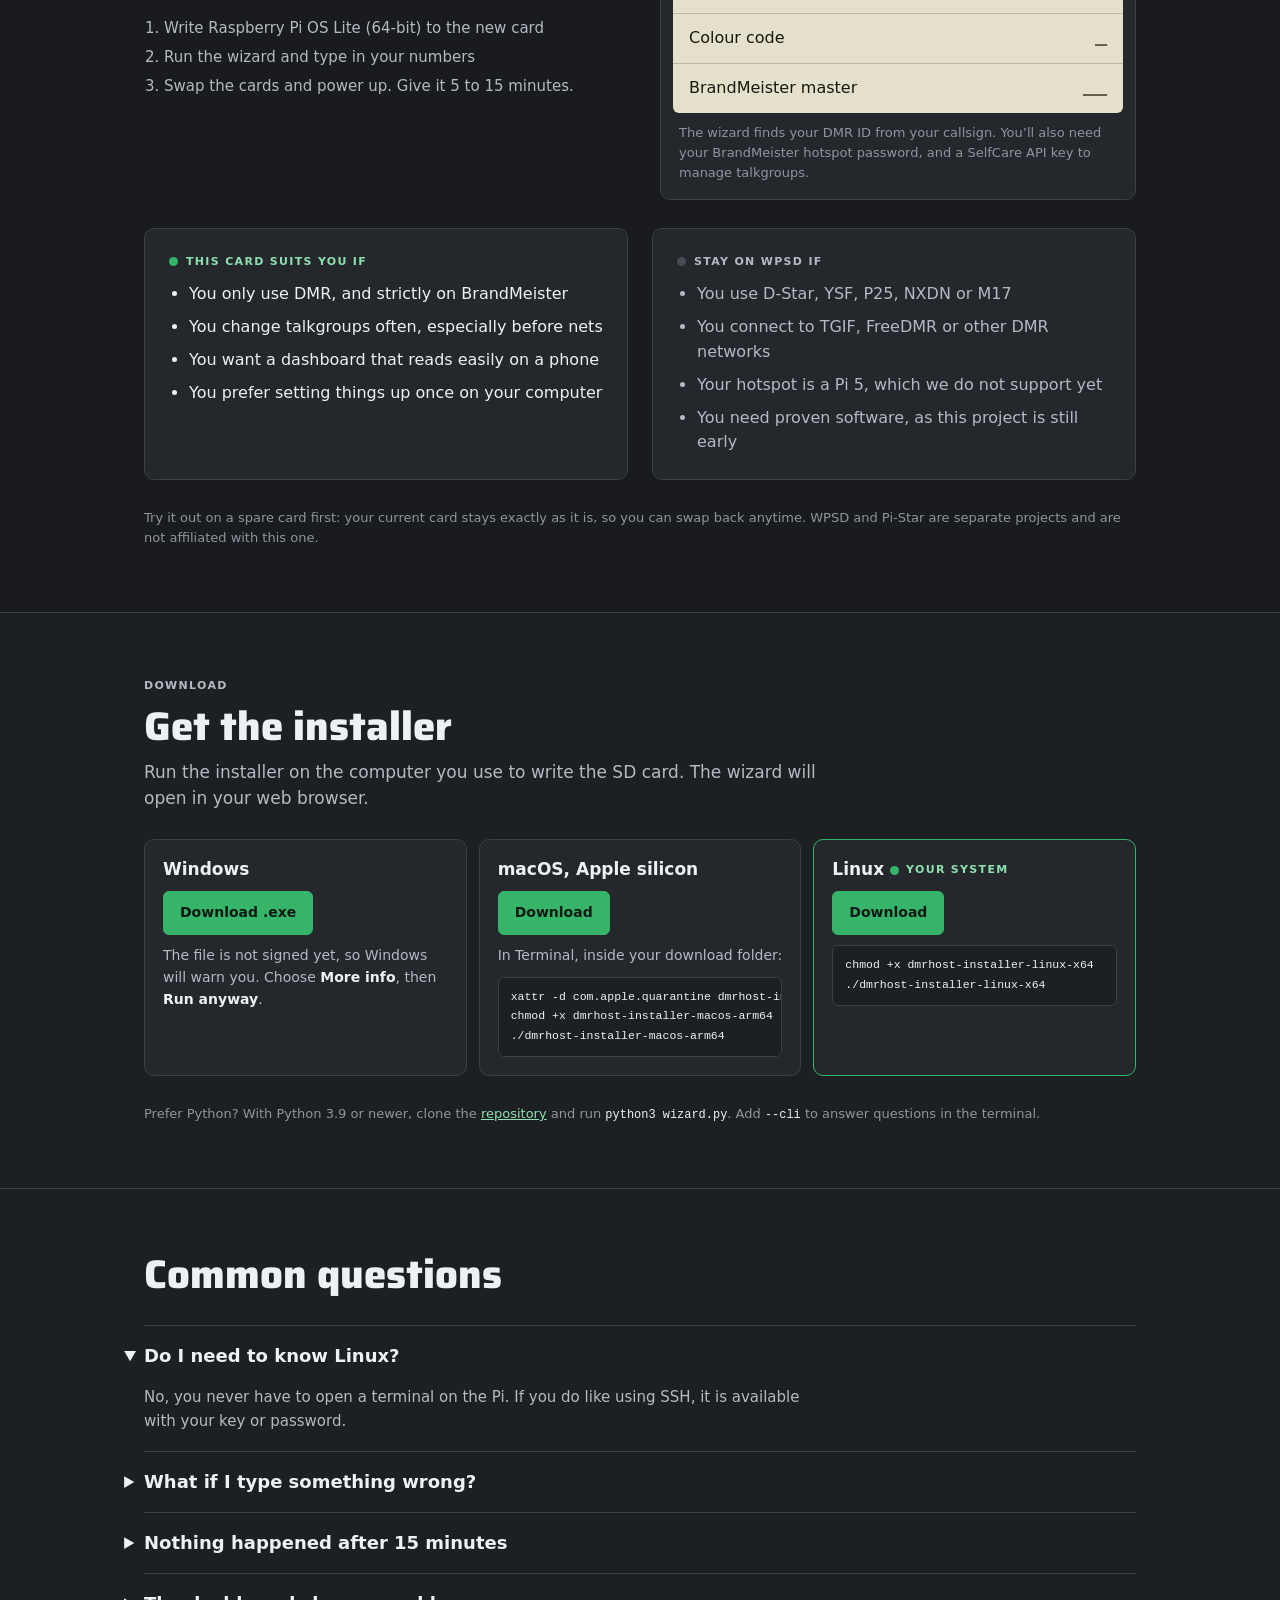
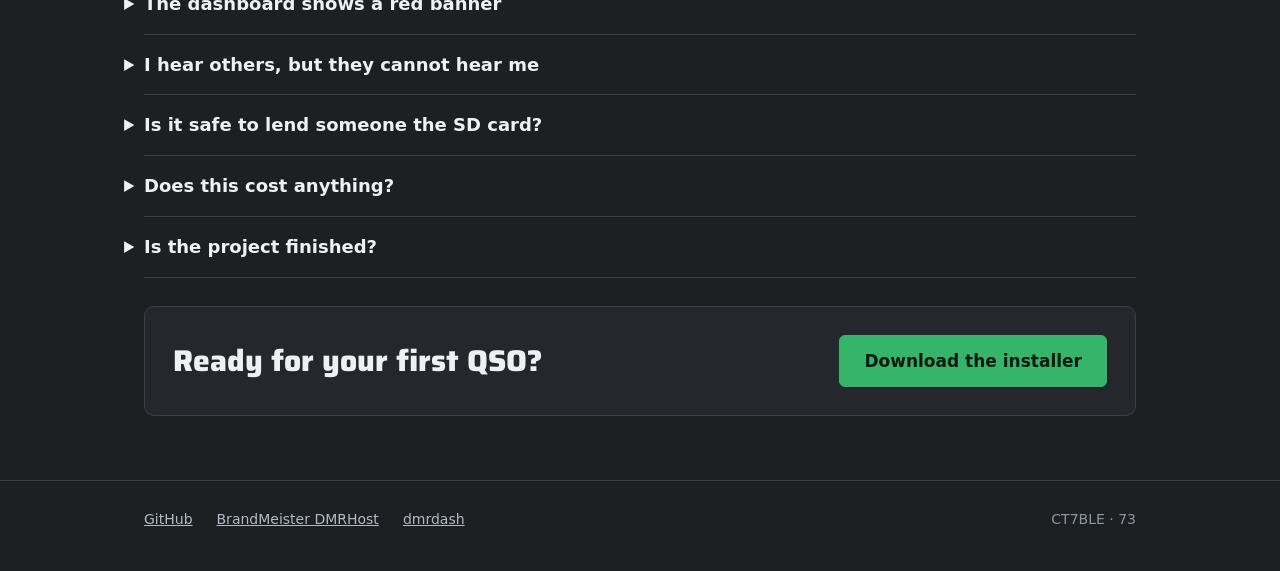
==== commit db655247: "Serve both audiences on one page Drop the New to DMR / Coming from WPSD switch. The hero speaks to b" ====
--- a/index.html
+++ b/index.html
@@ -4,13 +4,13 @@
 <meta charset="utf-8">
 <meta name="viewport" content="width=device-width, initial-scale=1">
 <title>DMR hotspot setup for BrandMeister · DMRHost installer</title>
-<meta name="description" content="Set up a BrandMeister DMR hotspot on a Raspberry Pi without Linux. The installer configures your SD card; the Pi handles the rest on its first boot.">
+<meta name="description" content="Set up a BrandMeister DMR hotspot on a Raspberry Pi without Linux, or switch from WPSD or Pi-Star. A wizard prepares the SD card; the Pi does the rest.">
 <link rel="canonical" href="https://jcalado.com/dmrhost-installer/">
 <meta name="theme-color" content="#1d2023">
 <meta property="og:type" content="website">
 <meta property="og:site_name" content="DMRHost hotspot installer">
 <meta property="og:title" content="DMR hotspot setup for BrandMeister · DMRHost installer">
-<meta property="og:description" content="Set up a BrandMeister DMR hotspot on a Raspberry Pi without Linux. The installer configures your SD card; the Pi handles the rest on its first boot.">
+<meta property="og:description" content="Set up a BrandMeister DMR hotspot on a Raspberry Pi without Linux, or switch from WPSD or Pi-Star. A wizard prepares the SD card; the Pi does the rest.">
 <meta property="og:url" content="https://jcalado.com/dmrhost-installer/">
 <meta property="og:image" content="https://jcalado.com/dmrhost-installer/og-image.png">
 <meta property="og:image:width" content="1200">
@@ -47,25 +47,23 @@
 
 <header class="wrap nav">
   <a class="nav-brand" href="./">DMRHost hotspot installer</a>
-  <nav class="audience" aria-label="Choose your path">
-    <a href="./" aria-current="page"><span class="audience-led" aria-hidden="true"></span>New to DMR</a>
-    <a href="from-wpsd.html"><span class="audience-led" aria-hidden="true"></span>Coming from WPSD</a>
-  </nav>
   <nav class="nav-links" aria-label="Main">
+    <a class="hide-sm" href="#how">How it works</a>
+    <a class="hide-sm" href="#tour">Dashboard</a>
     <a class="hide-sm" href="#need">What you need</a>
-    <a class="hide-sm" href="#tour">Dashboard</a>
+    <a class="hide-sm" href="#from-wpsd">From WPSD</a>
     <a class="btn btn-go" href="#download">Download</a>
   </nav>
 </header>
 
 <main id="main">
 
-  <!-- Hero -->
+  <!-- Hero: for everyone, with a signpost for each audience -->
   <section class="wrap hero">
     <div class="hero-copy">
-      <span class="tag">NEW TO DMR? START HERE</span>
-      <h1>Set up your first DMR hotspot without the Linux homework.</h1>
-      <p class="lede">If you can write an SD card and fill in a form, you can get on BrandMeister tonight. A wizard on your computer sets up the Raspberry Pi before it ever boots. There are no terminal commands or config files to worry about.</p>
+      <span class="tag">RASPBERRY PI + MMDVM_HS · BRANDMEISTER</span>
+      <h1>Your DMR hotspot, without the Linux homework.</h1>
+      <p class="lede">If you can write an SD card and fill in a form, you can get on BrandMeister tonight. A wizard on your computer sets up the Raspberry Pi before it ever boots, and it installs BrandMeister’s DMRHost and a dashboard by itself. There are no terminal commands or config files to worry about.</p>
       <div class="actions">
         <a class="btn btn-go btn-lg" href="#download">Download the installer</a>
         <a class="text-link" href="#need">Check what you need first</a>
@@ -93,69 +91,17 @@
         </div>
       </figure>
     </div>
-  </section>
-
-  <!-- What's a hotspot -->
-  <section class="section" id="what">
-    <div class="wrap">
-      <div class="head">
-        <span class="label">What is a hotspot?</span>
-        <h2>A tiny personal repeater on your desk.</h2>
-        <p>No repeater in range? A hotspot listens to your radio over a few metres of UHF and links your voice to BrandMeister over the internet. Other hams worldwide hear you on the same talkgroup.</p>
-      </div>
-      <ol class="flow">
-        <li><b>Your radio</b><span>A DMR handheld or mobile</span></li>
-        <li class="hop" aria-hidden="true">UHF</li>
-        <li class="lcd"><b>Hotspot</b><span>Raspberry Pi + MMDVM_HS hat. This is what we set up.</span></li>
-        <li class="hop" aria-hidden="true">INTERNET</li>
-        <li><b>BrandMeister</b><span>The worldwide DMR network</span></li>
-        <li class="hop" aria-hidden="true">TG 91</li>
-        <li><b>Everyone else</b><span>On hotspots and repeaters worldwide</span></li>
-      </ol>
-    </div>
-  </section>
-
-  <!-- What you need -->
-  <section class="section" id="need">
-    <div class="wrap">
-      <div class="head">
-        <span class="label">What you need</span>
-        <h2>Your hotspot shopping list</h2>
-      </div>
-      <div class="grid">
-        <div class="card">
-          <h3>A Raspberry Pi</h3>
-          <p>You will need a Zero 2 W, 3 or 4. The Zero 2 W is small, cheap, and runs most hotspots. The Pi 5 is not supported yet.</p>
-        </div>
-        <div class="card">
-          <h3>An MMDVM_HS hat</h3>
-          <p>This small radio board plugs onto the Pi’s pins. You can choose simplex (one frequency) or duplex (two). An OLED screen is a helpful extra.</p>
-        </div>
-        <div class="card">
-          <h3>An SD card, 8 GB or more</h3>
-          <p>You also need a way to plug it into your computer.</p>
-        </div>
-        <div class="card">
-          <h3>A BrandMeister account</h3>
-          <p>Set a <strong>hotspot security password</strong> in SelfCare first. This is different from your login password, and the wizard shows you where to find it. You will also need a <strong>SelfCare API key</strong> to manage talkgroups from your dashboard.</p>
-        </div>
-        <div class="card">
-          <h3>A DMR radio and a DMR ID</h3>
-          <p>Your ID comes from radioid.net. Just type your callsign into the wizard and it finds the ID for you.</p>
-        </div>
-        <div class="card">
-          <h3>Your amateur radio licence</h3>
-          <p>A hotspot is a transmitter. Pick frequencies that your licence and local band plan allow.</p>
-        </div>
-      </div>
-    </div>
-  </section>
-
-  <!-- Steps -->
+    <nav class="paths" aria-label="Where to start">
+      <a href="#basics"><b>New to DMR?</b><span>What a hotspot is, and the five words you’ll meet</span><i aria-hidden="true">↓</i></a>
+      <a href="#from-wpsd"><b>Coming from WPSD or Pi-Star?</b><span>What changes, and when to stay put</span><i aria-hidden="true">↓</i></a>
+    </nav>
+  </section>
+
+  <!-- How it works -->
   <section class="section" id="how">
     <div class="wrap">
       <div class="head">
-        <span class="label">How it goes</span>
+        <span class="label">How it works</span>
         <h2>Three steps, about one cup of tea.</h2>
       </div>
       <ol class="steps">
@@ -191,49 +137,12 @@
     </div>
   </section>
 
-  <!-- Radio channel -->
-  <section class="section">
-    <div class="wrap split">
-      <div class="head">
-        <span class="label">On your radio</span>
-        <h2>Add a channel using the wizard’s numbers.</h2>
-        <p>The hotspot’s receive frequency is your radio’s transmit frequency, and vice versa. The wizard shows both from your radio’s perspective, so you can copy them straight into your codeplug.</p>
-      </div>
-      <figure class="module channel" style="margin:0">
-        <dl class="lcd">
-          <div><dt>YOUR RADIO TX</dt><dd>432.0000</dd></div>
-          <div><dt>YOUR RADIO RX</dt><dd>434.0000</dd></div>
-          <div><dt>COLOUR CODE</dt><dd>1</dd></div>
-          <div><dt>SLOTS</dt><dd>TS1 + TS2</dd></div>
-        </dl>
-        <figcaption class="fine">Example values for a duplex hat. Use your own.</figcaption>
-      </figure>
-    </div>
-  </section>
-
-  <!-- Glossary -->
-  <section class="section">
-    <div class="wrap">
-      <div class="head">
-        <span class="label">Words you will meet</span>
-        <h2>DMR explained in five terms</h2>
-      </div>
-      <dl class="glossary">
-        <div><dt>Talkgroup (TG)</dt><dd>A shared channel on the network. TG 91 is worldwide, and most countries have their own.</dd></div>
-        <div><dt>Timeslot (TS1, TS2)</dt><dd>DMR fits two conversations onto one frequency. A simplex hat uses TS2 only.</dd></div>
-        <div><dt>Colour code (CC)</dt><dd>This works like a CTCSS tone for DMR. The radio and hotspot must match; 1 is fine.</dd></div>
-        <div><dt>Static talkgroup</dt><dd>This channel is always on, so you hear it without keying up. The dashboard sets these for you.</dd></div>
-        <div><dt>Dynamic talkgroup</dt><dd>This turns on when you key up, and times out when the channel goes quiet.</dd></div>
-      </dl>
-    </div>
-  </section>
-
   <!-- Dashboard tour -->
   <section class="section deep" id="tour">
     <div class="wrap">
       <div class="head">
         <span class="label">Dashboard tour</span>
-        <h2>See who is talking, from your phone.</h2>
+        <h2>See who is talking, and change talkgroups, from your phone.</h2>
         <p>Once it is running, open <code>http://&lt;hotspot name&gt;.local:8080</code> on any phone or computer on your network.</p>
       </div>
       <div class="tour">
@@ -257,26 +166,170 @@
         <img src="assets/dmrdash-phone.webp" width="780" height="1688" loading="lazy" alt="The dmrdash dashboard displayed on a mobile phone screen.">
         <ul>
           <li><strong>Made for phones</strong>: it is readable at arm’s length while you hold the radio in your other hand.</li>
-          <li><strong>Presets</strong>: save sets like “Everyday” or “Net night” and switch them with one tap.</li>
-          <li><strong>Scheduled talkgroups</strong>: set your weekly net’s talkgroup to turn on only when the net meets.</li>
-          <li><strong>Help with reception</strong>: if your audio is choppy, it suggests a better RX offset and tunes it while you key up.</li>
+          <li><strong>Presets</strong>: save sets like “Everyday” or “Net night” and switch them with one tap. Only the difference is changed.</li>
+          <li><strong>Timed statics</strong>: set your weekly net’s talkgroup to turn on only when the net meets, entered in local time.</li>
+          <li><strong>Help with reception</strong>: if your audio is choppy, it suggests a better RX offset and tunes it while you key up, then asks before keeping it.</li>
           <li><strong>Clear warnings</strong>: a red banner appears when something is wrong, and it stays quiet when things are fine.</li>
         </ul>
       </div>
     </div>
   </section>
 
-  <!-- WPSD -->
-  <section class="section">
-    <div class="wrap">
-      <div class="module callout">
-        <div>
-          <span class="label">Used WPSD or Pi-Star?</span>
-          <p class="display">Only ever on BrandMeister DMR? Run BrandMeister’s own software instead.</p>
-          <p class="muted">Use the same Pi and hat. This card does one thing well: DMR on BrandMeister, managing your talkgroups without opening SelfCare.</p>
-        </div>
-        <a class="btn" href="from-wpsd.html">Read what changes</a>
-      </div>
+  <!-- What you need -->
+  <section class="section" id="need">
+    <div class="wrap">
+      <div class="head">
+        <span class="label">What you need</span>
+        <h2>Your hotspot shopping list</h2>
+        <p>Already run a hotspot? Your Pi and MMDVM_HS hat work as they are.</p>
+      </div>
+      <div class="grid">
+        <div class="card">
+          <h3>A Raspberry Pi</h3>
+          <p>You will need a Zero 2 W, 3 or 4. The Zero 2 W is small, cheap, and runs most hotspots. The Pi 5 is not supported yet.</p>
+        </div>
+        <div class="card">
+          <h3>An MMDVM_HS hat</h3>
+          <p>This small radio board plugs onto the Pi’s pins. You can choose simplex (one frequency) or duplex (two). An OLED screen is a helpful extra.</p>
+        </div>
+        <div class="card">
+          <h3>An SD card, 8 GB or more</h3>
+          <p>You also need a way to plug it into your computer.</p>
+        </div>
+        <div class="card">
+          <h3>A BrandMeister account</h3>
+          <p>Set a <strong>hotspot security password</strong> in SelfCare first. This is different from your login password, and the wizard shows you where to find it. You will also need a <strong>SelfCare API key</strong> to manage talkgroups from your dashboard.</p>
+        </div>
+        <div class="card">
+          <h3>A DMR radio and a DMR ID</h3>
+          <p>Your ID comes from radioid.net. Just type your callsign into the wizard and it finds the ID for you.</p>
+        </div>
+        <div class="card">
+          <h3>Your amateur radio licence</h3>
+          <p>A hotspot is a transmitter. Pick frequencies that your licence and local band plan allow.</p>
+        </div>
+      </div>
+    </div>
+  </section>
+
+  <!-- New to DMR -->
+  <section class="section" id="basics">
+    <div class="wrap">
+      <div class="head">
+        <span class="label">New to DMR?</span>
+        <h2>A tiny personal repeater on your desk.</h2>
+        <p>No repeater in range? A hotspot listens to your radio over a few metres of UHF and links your voice to BrandMeister over the internet. Other hams worldwide hear you on the same talkgroup.</p>
+      </div>
+      <ol class="flow">
+        <li><b>Your radio</b><span>A DMR handheld or mobile</span></li>
+        <li class="hop" aria-hidden="true">UHF</li>
+        <li class="lcd"><b>Hotspot</b><span>Raspberry Pi + MMDVM_HS hat. This is what we set up.</span></li>
+        <li class="hop" aria-hidden="true">INTERNET</li>
+        <li><b>BrandMeister</b><span>The worldwide DMR network</span></li>
+        <li class="hop" aria-hidden="true">TG 91</li>
+        <li><b>Everyone else</b><span>On hotspots and repeaters worldwide</span></li>
+      </ol>
+
+      <div class="split sub">
+        <div class="head">
+          <h3 class="display sub-h">Add a channel using the wizard’s numbers.</h3>
+          <p>The hotspot’s receive frequency is your radio’s transmit frequency, and vice versa. The wizard shows both from your radio’s perspective, so you can copy them straight into your codeplug.</p>
+        </div>
+        <figure class="module channel" style="margin:0">
+          <dl class="lcd">
+            <div><dt>YOUR RADIO TX</dt><dd>432.0000</dd></div>
+            <div><dt>YOUR RADIO RX</dt><dd>434.0000</dd></div>
+            <div><dt>COLOUR CODE</dt><dd>1</dd></div>
+            <div><dt>SLOTS</dt><dd>TS1 + TS2</dd></div>
+          </dl>
+          <figcaption class="fine">Example values for a duplex hat. Use your own.</figcaption>
+        </figure>
+      </div>
+
+      <div class="sub">
+        <h3 class="display sub-h">DMR explained in five terms</h3>
+        <dl class="glossary">
+          <div><dt>Talkgroup (TG)</dt><dd>A shared channel on the network. TG 91 is worldwide, and most countries have their own.</dd></div>
+          <div><dt>Timeslot (TS1, TS2)</dt><dd>DMR fits two conversations onto one frequency. A simplex hat uses TS2 only.</dd></div>
+          <div><dt>Colour code (CC)</dt><dd>This works like a CTCSS tone for DMR. The radio and hotspot must match; 1 is fine.</dd></div>
+          <div><dt>Static talkgroup</dt><dd>This channel is always on, so you hear it without keying up. The dashboard sets these for you.</dd></div>
+          <div><dt>Dynamic talkgroup</dt><dd>This turns on when you key up, and times out when the channel goes quiet.</dd></div>
+        </dl>
+      </div>
+    </div>
+  </section>
+
+  <!-- Coming from WPSD -->
+  <section class="section deep" id="from-wpsd">
+    <div class="wrap">
+      <div class="head">
+        <span class="label">Coming from WPSD or Pi-Star?</span>
+        <h2>Only on BrandMeister DMR? Run BrandMeister’s own host software.</h2>
+        <p>Use your existing Pi and MMDVM_HS hat. This card runs DMRHost, the hotspot software built by BrandMeister, and manages your talkgroups without opening SelfCare.</p>
+      </div>
+      <div class="table-box">
+        <table class="compare">
+          <thead>
+            <tr>
+              <td style="width: 18%"></td>
+              <th scope="col">A MULTIMODE IMAGE</th>
+              <th scope="col" class="ours">THIS CARD</th>
+            </tr>
+          </thead>
+          <tbody>
+            <tr><th scope="row">Setup</th><td data-label="Multimode image">Boot first, then find the Pi and configure it in its web page</td><td class="ours" data-label="This card">Answer a wizard on your computer first; the Pi comes up fully configured</td></tr>
+            <tr><th scope="row">Host software</th><td data-label="Multimode image">MMDVMHost and gateways for many modes</td><td class="ours" data-label="This card">BrandMeister DMRHost, straight from BrandMeister’s apt repository</td></tr>
+            <tr><th scope="row">Talkgroups</th><td data-label="Multimode image">Log in to SelfCare to change statics</td><td class="ours" data-label="This card">Add statics, timed statics and presets right from the dashboard</td></tr>
+            <tr><th scope="row">Dashboard</th><td data-label="Multimode image">Status and last heard</td><td class="ours" data-label="This card">Both timeslots, link health, BER trends, and an RX offset tuner</td></tr>
+            <tr><th scope="row">Scope</th><td data-label="Multimode image">Many modes and networks</td><td class="ours" data-label="This card">DMR on BrandMeister, and absolutely nothing else.</td></tr>
+          </tbody>
+        </table>
+      </div>
+
+      <div class="split sub" style="align-items: flex-start">
+        <div class="head">
+          <h3 class="display sub-h">Copy five numbers, then swap your cards.</h3>
+          <p>Start with a new SD card and keep your current one safe. Copy these details from your current hotspot into the wizard. Your radio’s codeplug stays exactly the same.</p>
+          <ol class="muted moves">
+            <li>Write Raspberry Pi OS Lite (64-bit) to the new card</li>
+            <li>Run the wizard and type in your numbers</li>
+            <li>Swap the cards and power up. Give it 5 to 15 minutes.</li>
+          </ol>
+        </div>
+        <figure class="module bring" style="margin:0">
+          <figcaption class="label" style="padding: 2px 6px 10px">Bring these over</figcaption>
+          <ul class="lcd">
+            <li><span>RX frequency</span><span>___.____ MHz</span></li>
+            <li><span>TX frequency</span><span>___.____ MHz</span></li>
+            <li><span>RX offset</span><span>____ Hz</span></li>
+            <li><span>Colour code</span><span>__</span></li>
+            <li><span>BrandMeister master</span><span>____</span></li>
+          </ul>
+          <p class="fine" style="margin: 10px 6px 4px">The wizard finds your DMR ID from your callsign. You’ll also need your BrandMeister hotspot password, and a SelfCare API key to manage talkgroups.</p>
+        </figure>
+      </div>
+
+      <div class="fit">
+        <div class="module">
+          <span class="label" style="display: inline-flex; align-items: center; gap: 8px; color: var(--rx-text)"><span class="led" aria-hidden="true"></span>This card suits you if</span>
+          <ul>
+            <li>You only use DMR, and strictly on BrandMeister</li>
+            <li>You change talkgroups often, especially before nets</li>
+            <li>You want a dashboard that reads easily on a phone</li>
+            <li>You prefer setting things up once on your computer</li>
+          </ul>
+        </div>
+        <div class="module">
+          <span class="label" style="display: inline-flex; align-items: center; gap: 8px"><span class="led led-off" aria-hidden="true"></span>Stay on WPSD if</span>
+          <ul class="muted">
+            <li>You use D-Star, YSF, P25, NXDN or M17</li>
+            <li>You connect to TGIF, FreeDMR or other DMR networks</li>
+            <li>Your hotspot is a Pi 5, which we do not support yet</li>
+            <li>You need proven software, as this project is still early</li>
+          </ul>
+        </div>
+      </div>
+      <p class="fine">Try it out on a spare card first: your current card stays exactly as it is, so you can swap back anytime. WPSD and Pi-Star are separate projects and are not affiliated with this one.</p>
     </div>
   </section>
 
@@ -365,7 +418,6 @@
     <a href="https://github.com/jcalado/dmrhost-installer">GitHub</a>
     <a href="https://github.com/BrandMeister/DMRHost">BrandMeister DMRHost</a>
     <a href="https://github.com/jcalado/dmrdash">dmrdash</a>
-    <a href="from-wpsd.html">Coming from WPSD</a>
     <span class="end">CT7BLE · 73</span>
   </div>
 </footer>
--- a/styles.css
+++ b/styles.css
@@ -57,6 +57,7 @@
 
 .skip { position: absolute; left: -9999px; top: 8px; background: var(--white); color: var(--panel); padding: 8px 12px; border-radius: 6px; z-index: 10; }
 .skip:focus { left: 8px; }
+.skip:hover { color: var(--panel); }
 
 .wrap { max-width: 1040px; margin: 0 auto; padding: 0 24px; }
 @media (max-width: 480px) { .wrap { padding: 0 16px; } }
@@ -68,29 +69,6 @@
 .nav-links a:not(.btn) { color: var(--legend); text-decoration: none; font-size: 14px; padding: 12px 2px; }
 .nav-links a:not(.btn):hover { color: var(--white); }
 @media (max-width: 1000px) { .nav-links a.hide-sm { display: none; } }
-
-/* Audience switch: a two-position mode key. The lit position wears the LCD ground. */
-.audience {
-  display: inline-flex; gap: 2px; padding: 3px;
-  background: var(--panel); border: 1px solid var(--rule-2); border-radius: 8px;
-  box-shadow: inset 0 1px 0 rgba(0, 0, 0, 0.35);
-}
-.audience a {
-  display: inline-flex; align-items: center; justify-content: center; gap: 8px;
-  min-height: 38px; padding: 0 14px; border-radius: 5px;
-  color: var(--legend); text-decoration: none; font-size: 13px; font-weight: 600; letter-spacing: 0.01em; white-space: nowrap;
-  transition: background-color 0.15s, color 0.15s;
-}
-.audience a:hover { color: var(--white); background: var(--panel-3); }
-.audience a[aria-current="page"] { background: var(--lcd); color: var(--lcd-ink); box-shadow: 0 1px 0 rgba(0, 0, 0, 0.4); }
-.audience-led { width: 7px; height: 7px; border-radius: 50%; background: var(--off); flex-shrink: 0; }
-.audience a:hover .audience-led { background: var(--legend-dim); }
-.audience a[aria-current="page"] .audience-led { background: var(--lcd-ink); }
-@media (prefers-reduced-motion: reduce) { .audience a { transition: none; } }
-@media (max-width: 720px) {
-  .audience { order: 3; flex: 1 1 100%; }
-  .audience a { flex: 1 1 0; padding: 0 8px; }
-}
 
 /* ---------- type ---------- */
 .label { font-size: 11px; font-weight: 600; letter-spacing: 0.12em; color: var(--legend); text-transform: uppercase; }
@@ -109,6 +87,10 @@
 .section.deep { background: var(--panel-deep); }
 .head { display: flex; flex-direction: column; gap: 10px; max-width: 680px; }
 .head p { color: var(--legend); font-size: 17px; }
+.sub { margin-top: 24px; display: flex; flex-direction: column; gap: 16px; }
+.split.sub { flex-direction: row; }
+.sub-h { font-size: clamp(22px, 3vw, 28px); line-height: 1.15; }
+.moves { margin: 4px 0 0; padding-left: 20px; display: flex; flex-direction: column; gap: 6px; font-size: 15px; }
 @media (max-width: 480px) { .section > .wrap { padding-top: 48px; padding-bottom: 48px; } }
 
 .split, .section > .wrap.split { display: flex; flex-direction: row; flex-wrap: wrap; gap: 40px; align-items: center; }
@@ -147,6 +129,19 @@
 .tag { align-self: flex-start; background: var(--lcd); color: var(--lcd-ink); border-radius: 3px; padding: 4px 8px; font-size: 11px; font-weight: 700; letter-spacing: 0.12em; }
 .ticks { display: flex; flex-wrap: wrap; gap: 8px 24px; color: var(--legend); font-size: 14px; list-style: none; margin: 0; padding: 0; }
 .ticks li { display: inline-flex; align-items: center; gap: 8px; }
+
+/* Signposts under the hero: one per audience, both jump down the same page. */
+.paths { flex: 1 1 100%; display: grid; grid-template-columns: repeat(auto-fit, minmax(min(100%, 300px), 1fr)); gap: 12px; }
+.paths a {
+  display: grid; grid-template-columns: 1fr auto; column-gap: 16px; align-items: center;
+  padding: 16px 18px; border-radius: 10px; text-decoration: none;
+  background: var(--panel-2); border: 1px solid var(--rule); color: var(--white);
+}
+.paths a:hover { background: var(--panel-3); border-color: var(--rule-2); color: var(--white); }
+.paths b { font-weight: 600; font-size: 17px; }
+.paths span { grid-column: 1; font-size: 14px; color: var(--legend); }
+.paths i { grid-column: 2; grid-row: 1 / span 2; font-style: normal; font-size: 22px; color: var(--legend-dim); }
+.paths a:hover i { color: var(--white); }
 
 /* VFO readout, as dmrdash draws a slot */
 .vfo { padding: 12px; display: flex; flex-direction: column; gap: 12px; }
@@ -254,6 +249,17 @@
 .compare thead th.ours { background: var(--lcd); color: var(--lcd-ink); }
 .compare td { color: var(--legend); }
 .compare td.ours { color: var(--white); background: #2a2d2a; }
+@media (max-width: 640px) {
+  /* Stack rows so "This card" never scrolls out of view. */
+  .compare { min-width: 0; }
+  .compare thead { display: none; }
+  .compare tr { display: block; border-bottom: 1px solid var(--rule); }
+  .compare tr:last-child { border-bottom: 0; }
+  .compare th, .compare td { display: block; border: 0; padding: 10px 16px; }
+  .compare th[scope="row"] { padding-top: 16px; padding-bottom: 4px; }
+  .compare td::before { content: attr(data-label); display: block; margin-bottom: 2px; font-size: 11px; font-weight: 600; letter-spacing: 0.12em; text-transform: uppercase; color: var(--legend-dim); }
+  .compare td.ours { padding-bottom: 14px; }
+}
 
 .bring { padding: 12px; }
 .bring ul { list-style: none; margin: 0; padding: 0; }
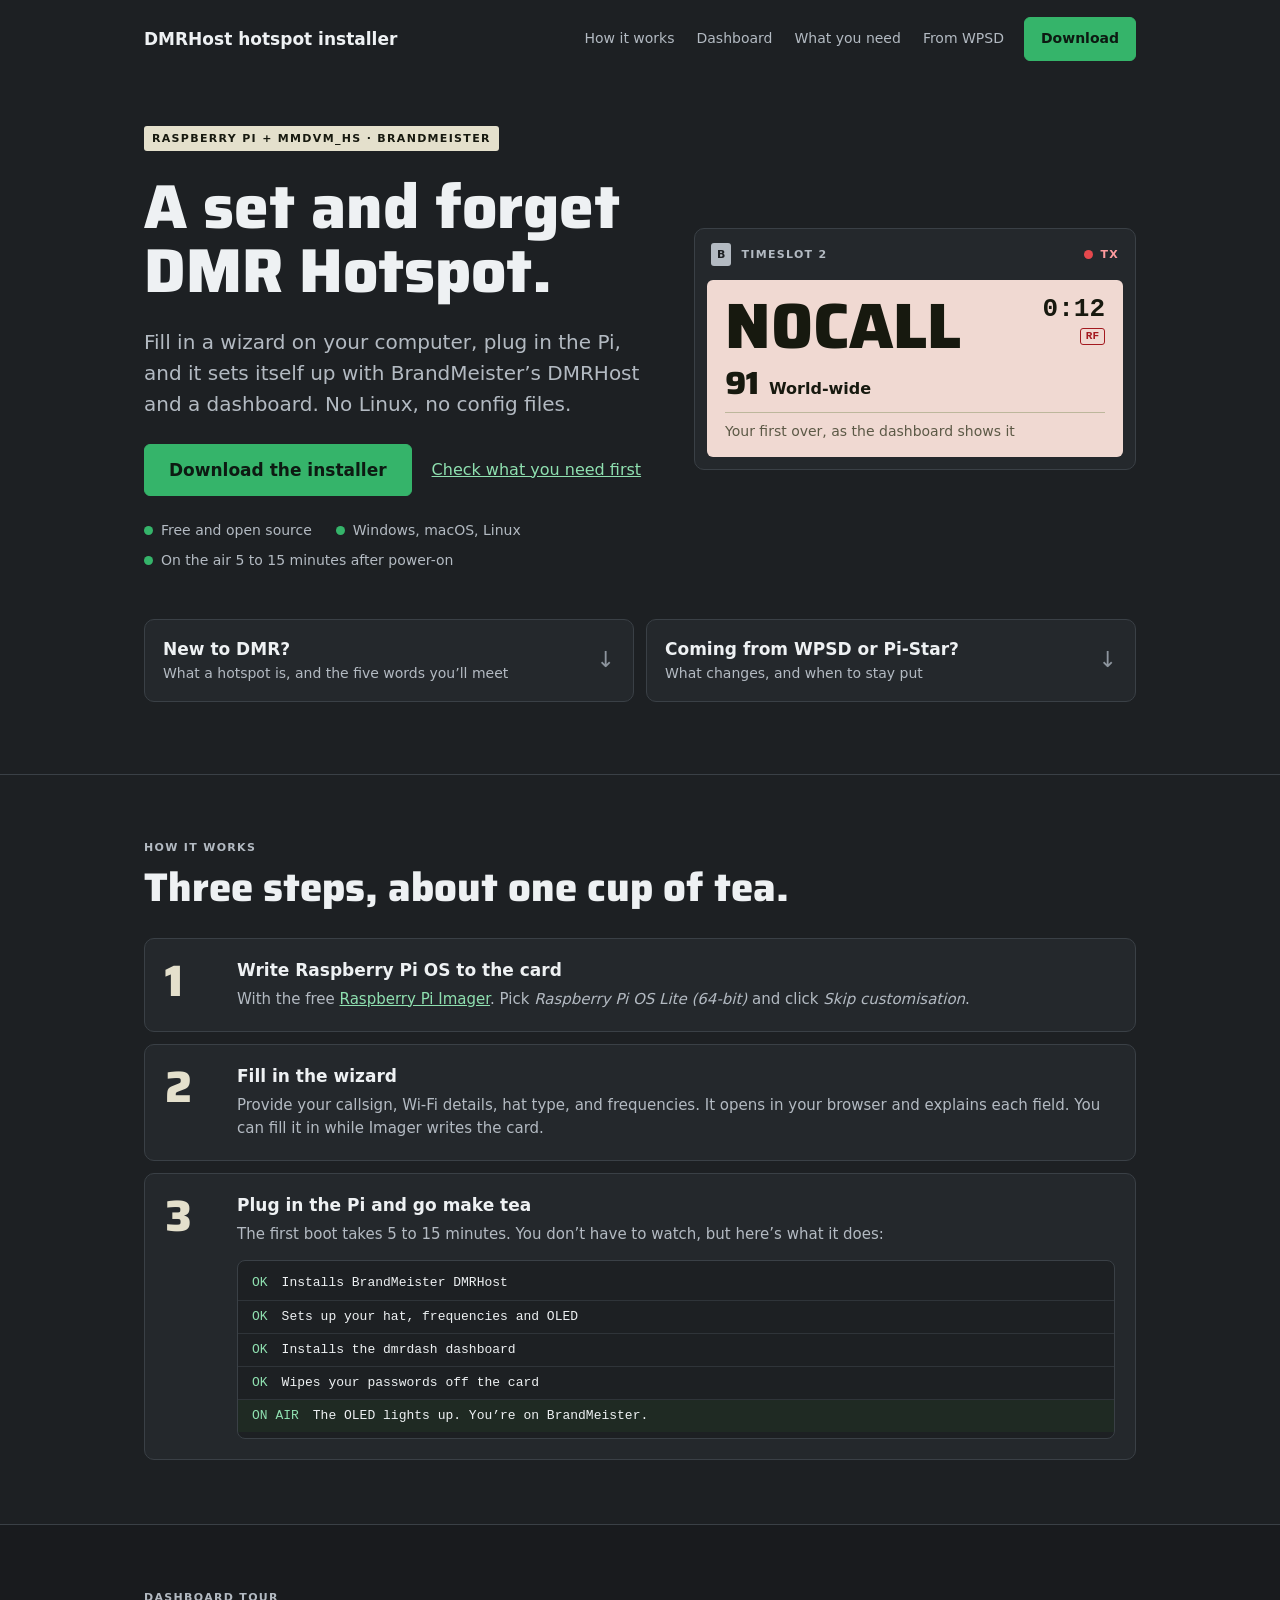
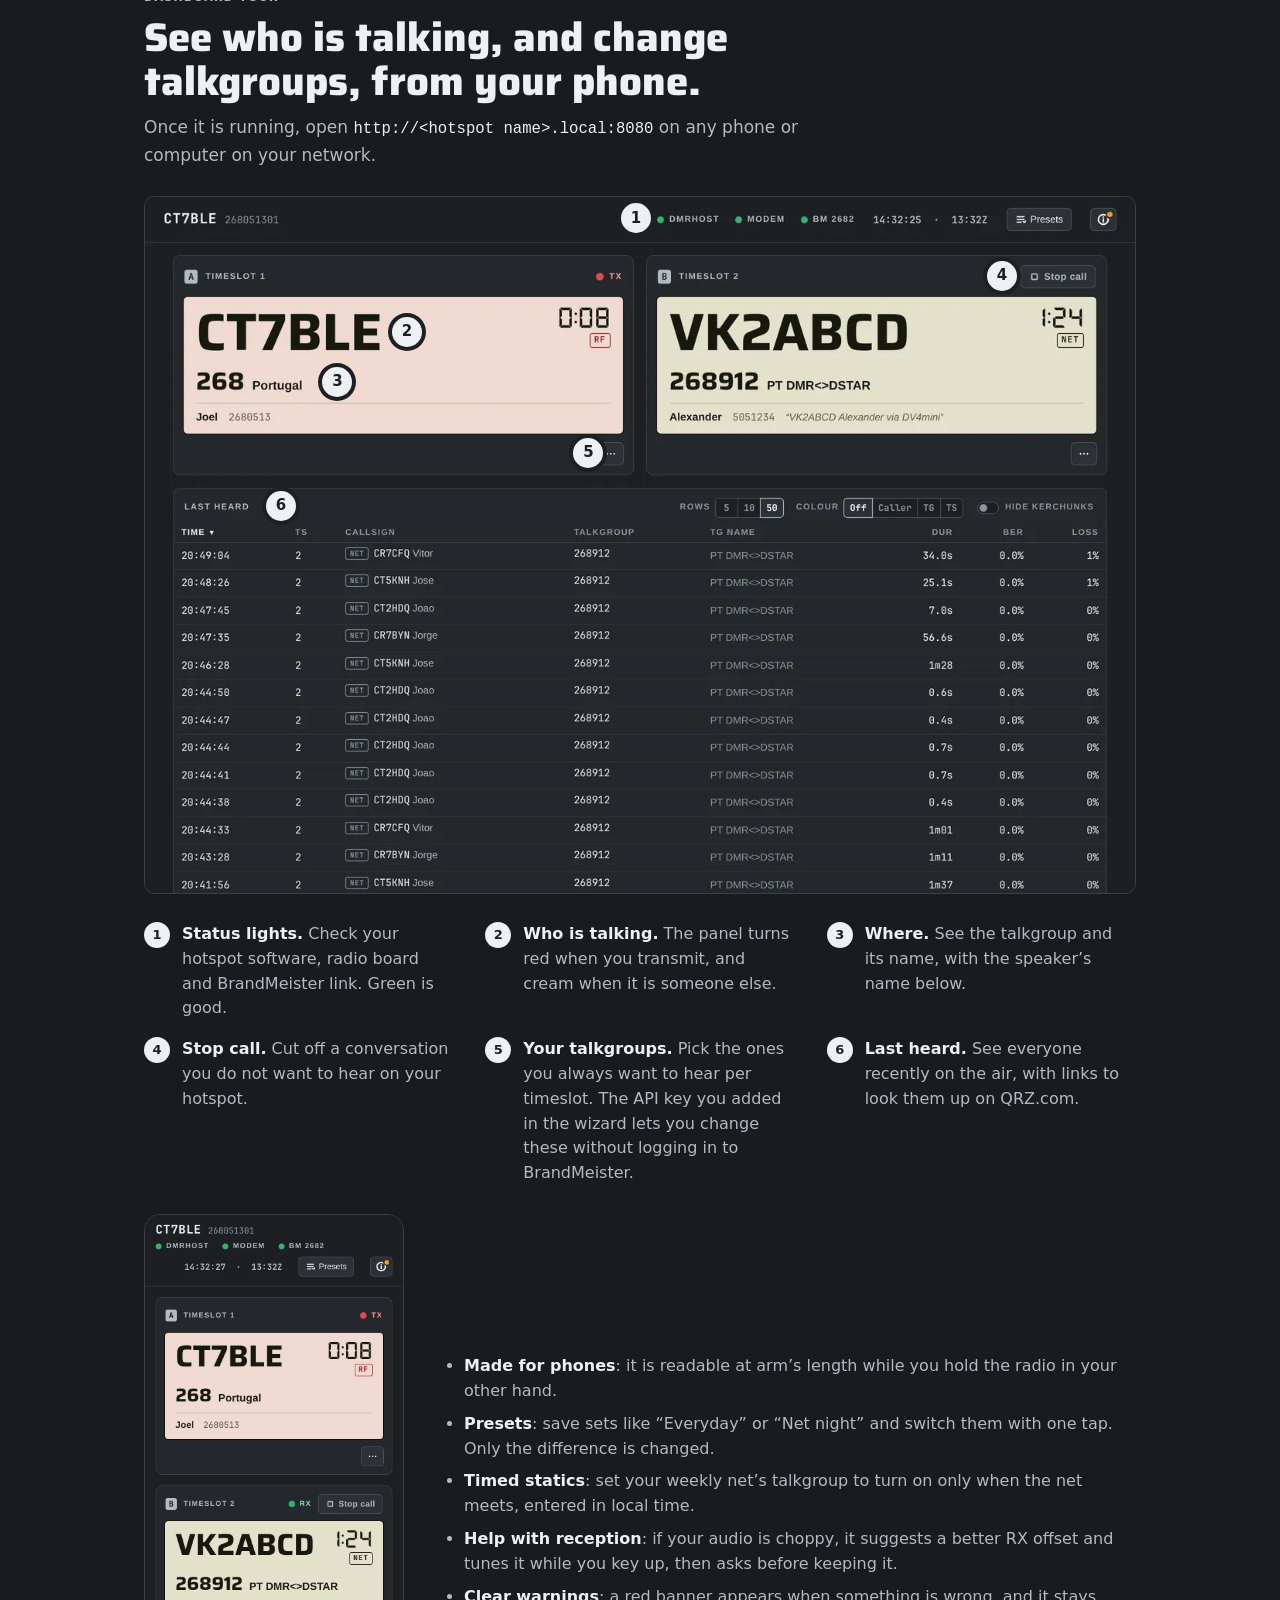
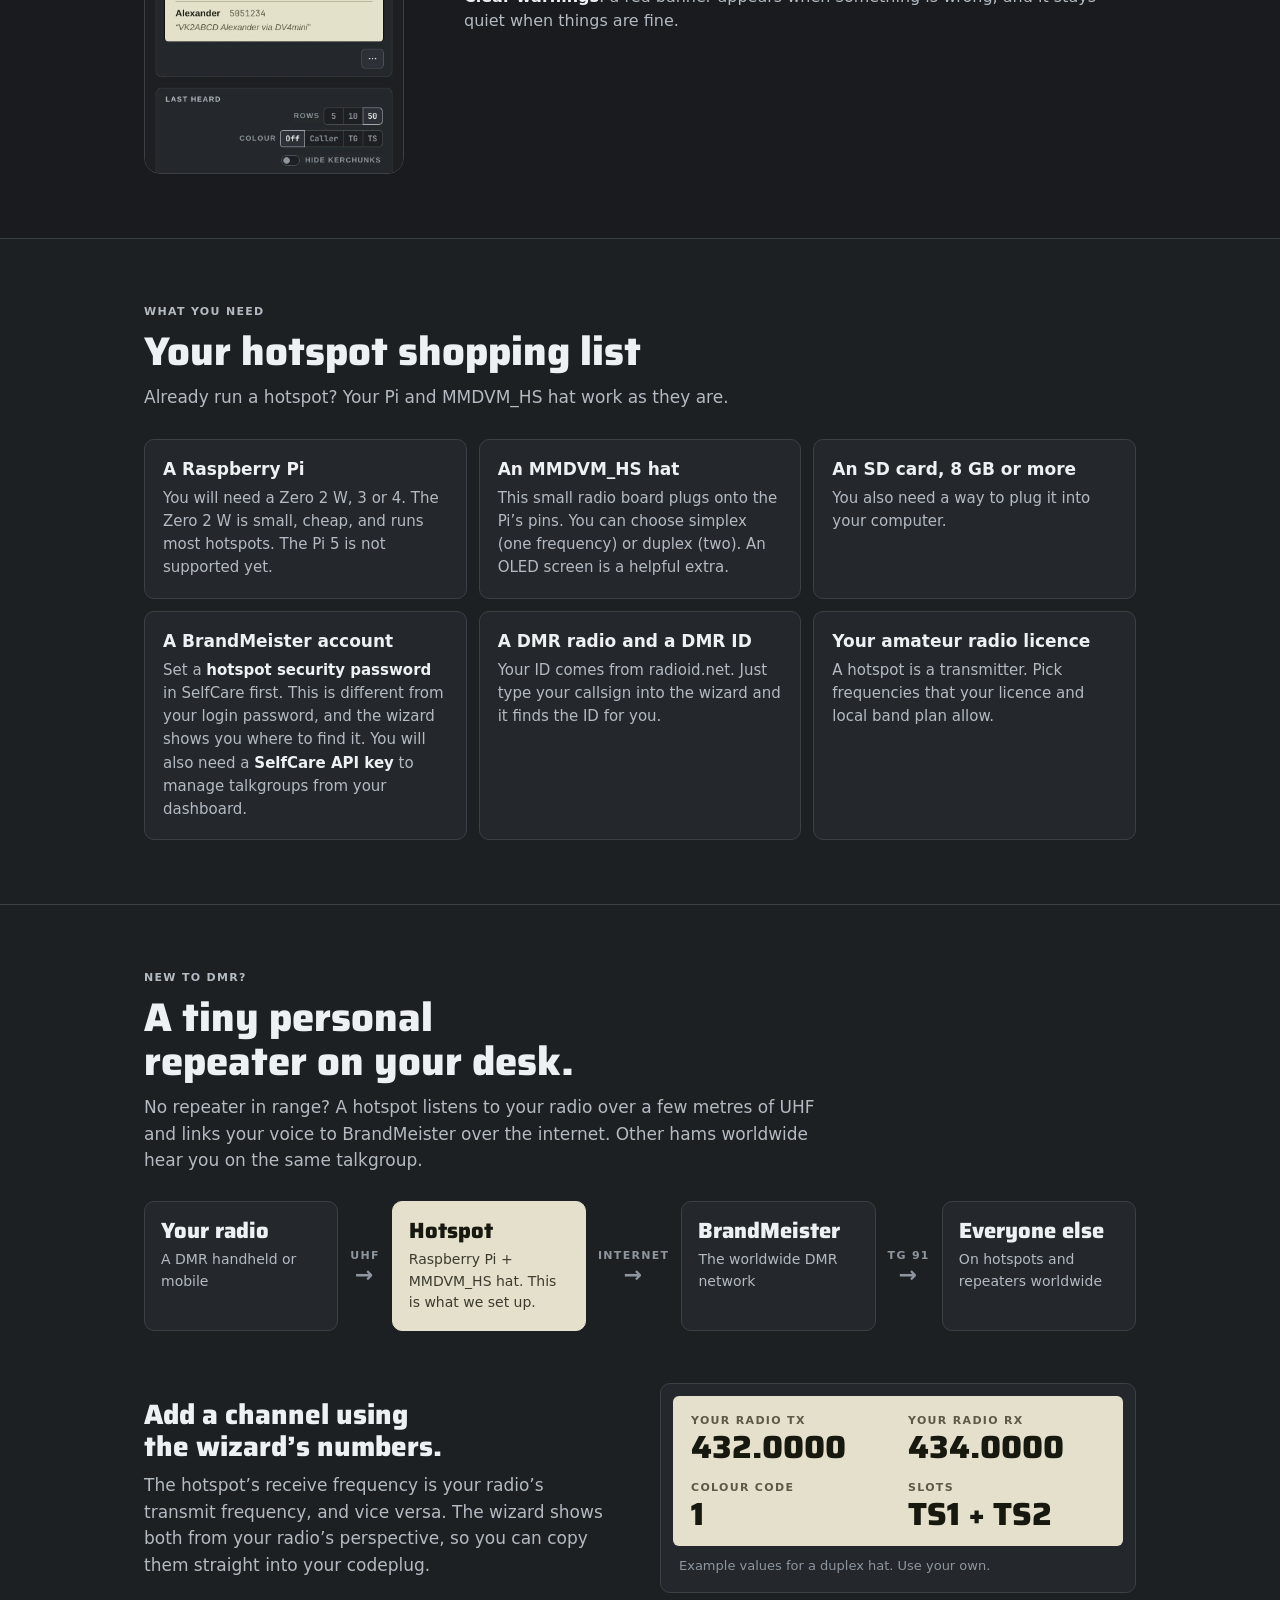
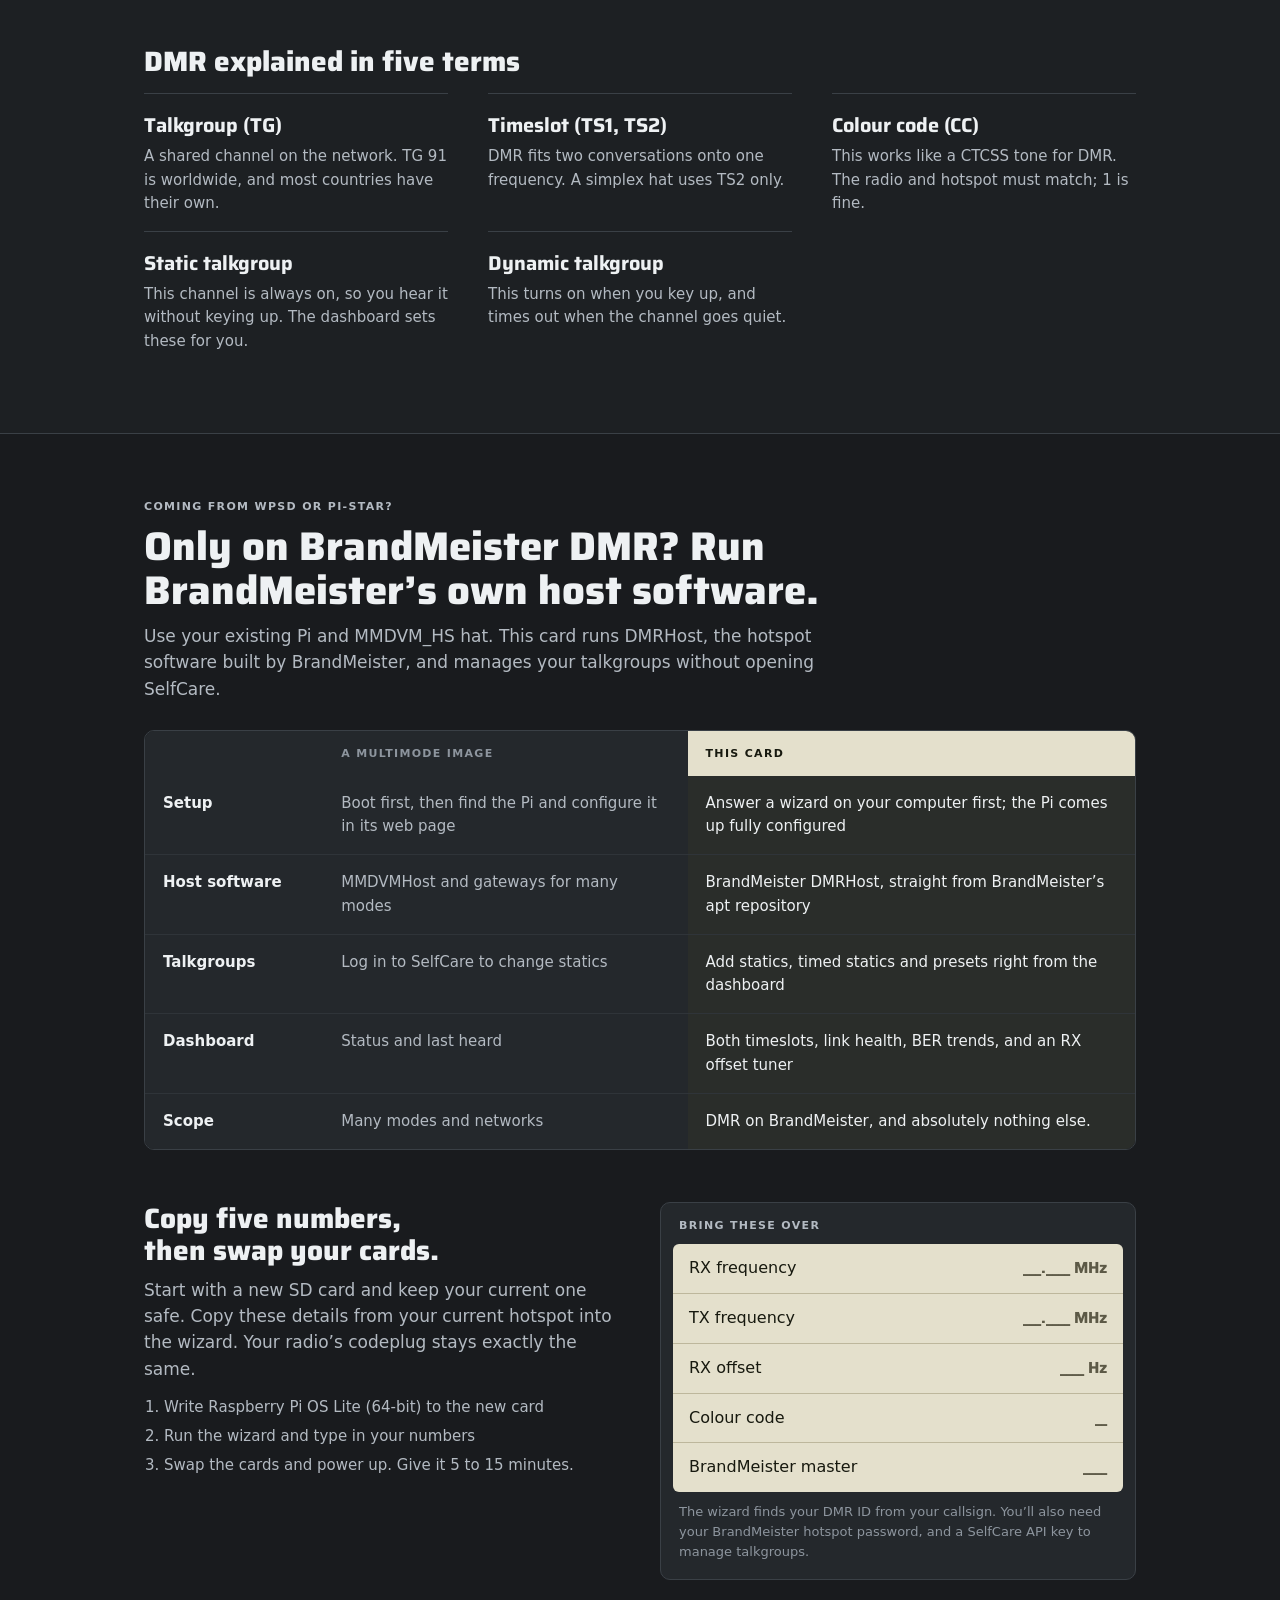
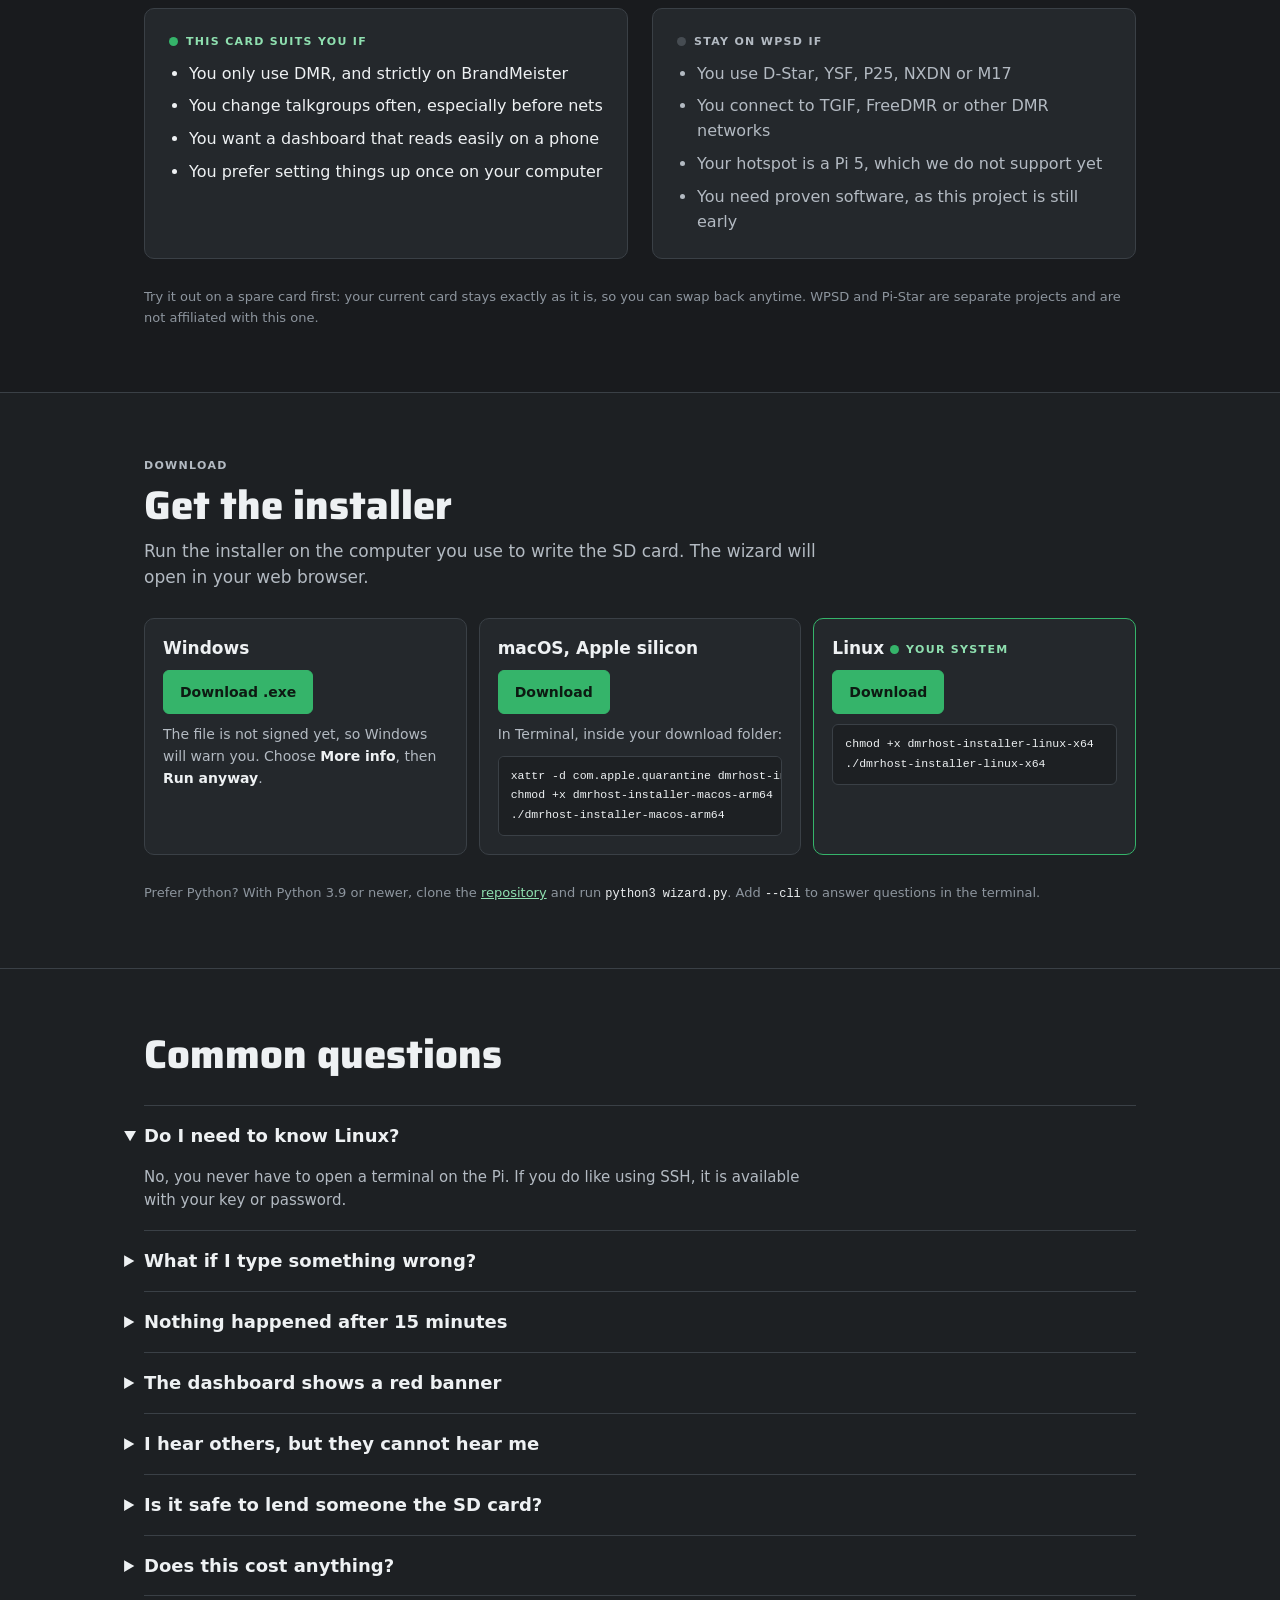
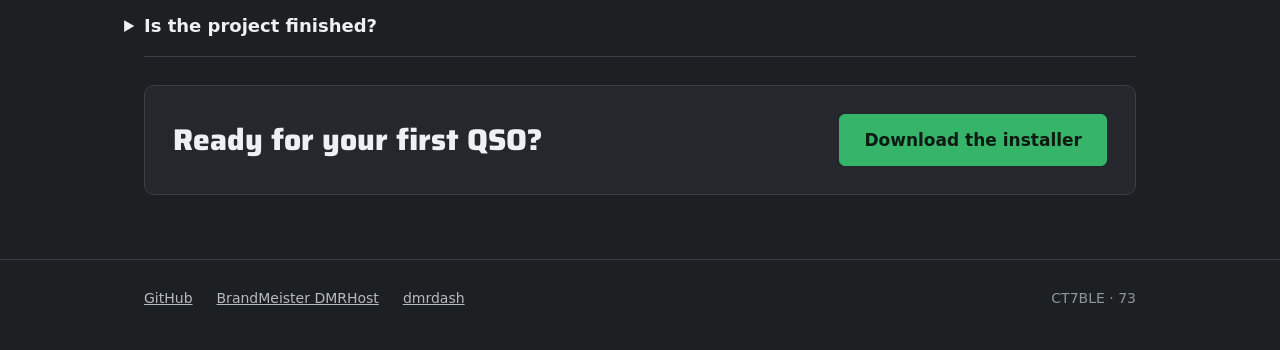
==== commit 2554e2dc: "Hero: 'A set and forget DMR Hotspot.' with a shorter intro" ====
--- a/index.html
+++ b/index.html
@@ -62,8 +62,8 @@
   <section class="wrap hero">
     <div class="hero-copy">
       <span class="tag">RASPBERRY PI + MMDVM_HS · BRANDMEISTER</span>
-      <h1>Your DMR hotspot, without the Linux homework.</h1>
-      <p class="lede">If you can write an SD card and fill in a form, you can get on BrandMeister tonight. A wizard on your computer sets up the Raspberry Pi before it ever boots, and it installs BrandMeister’s DMRHost and a dashboard by itself. There are no terminal commands or config files to worry about.</p>
+      <h1>A set and forget DMR Hotspot.</h1>
+      <p class="lede">Fill in a wizard on your computer, plug in the Pi, and it sets itself up with BrandMeister’s DMRHost and a dashboard. No Linux, no config files.</p>
       <div class="actions">
         <a class="btn btn-go btn-lg" href="#download">Download the installer</a>
         <a class="text-link" href="#need">Check what you need first</a>
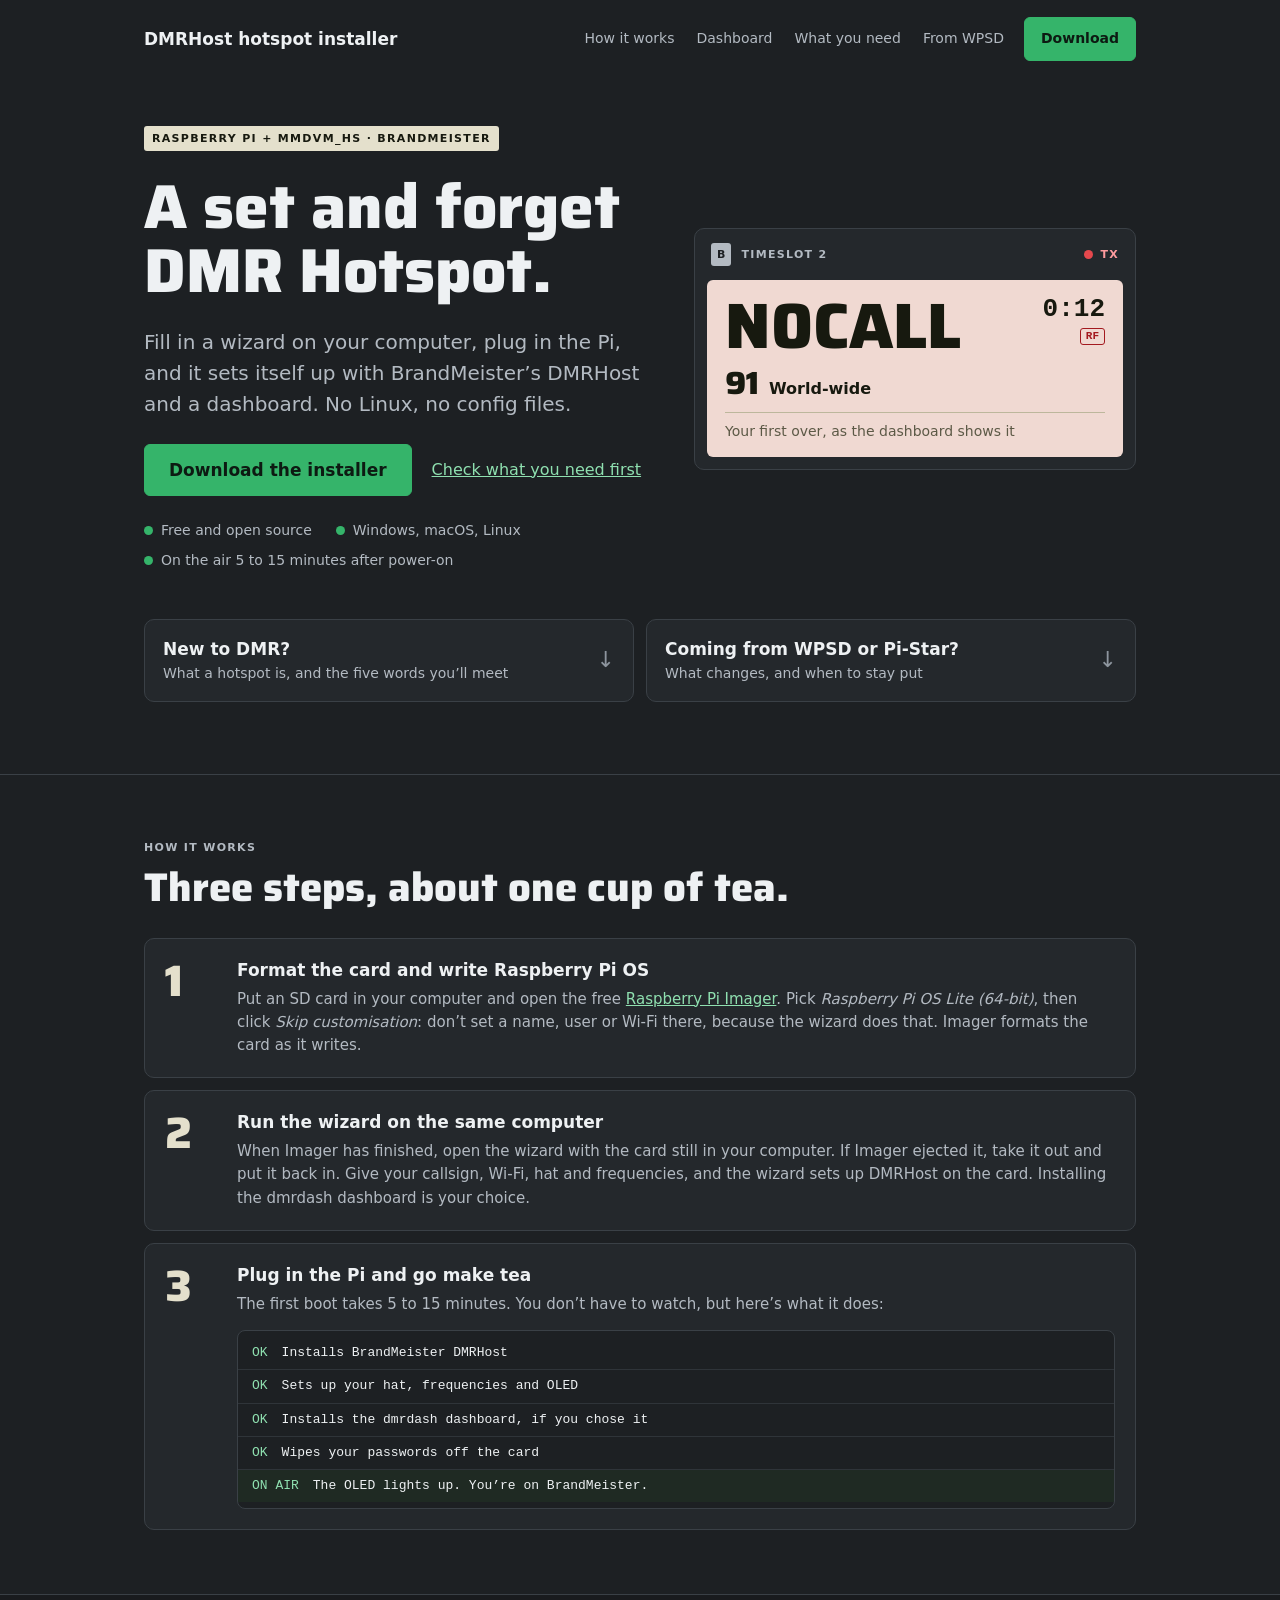
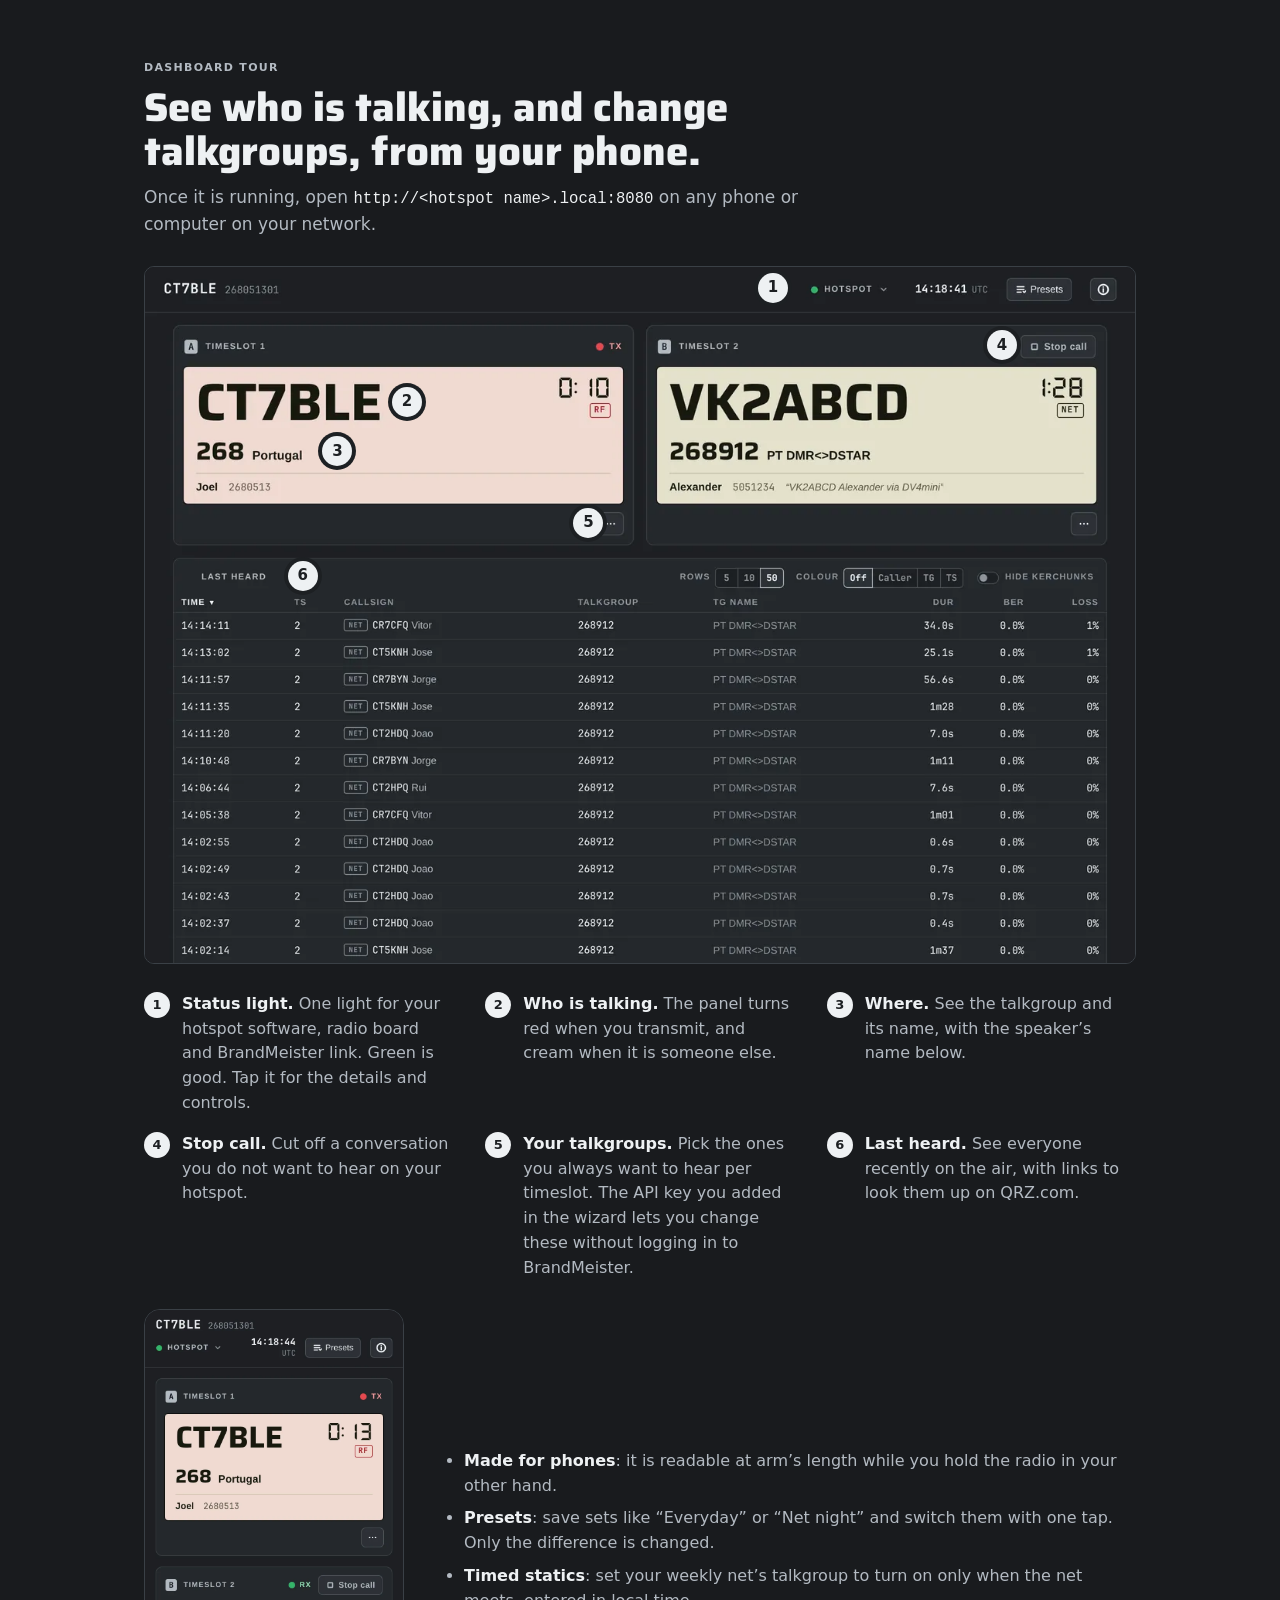
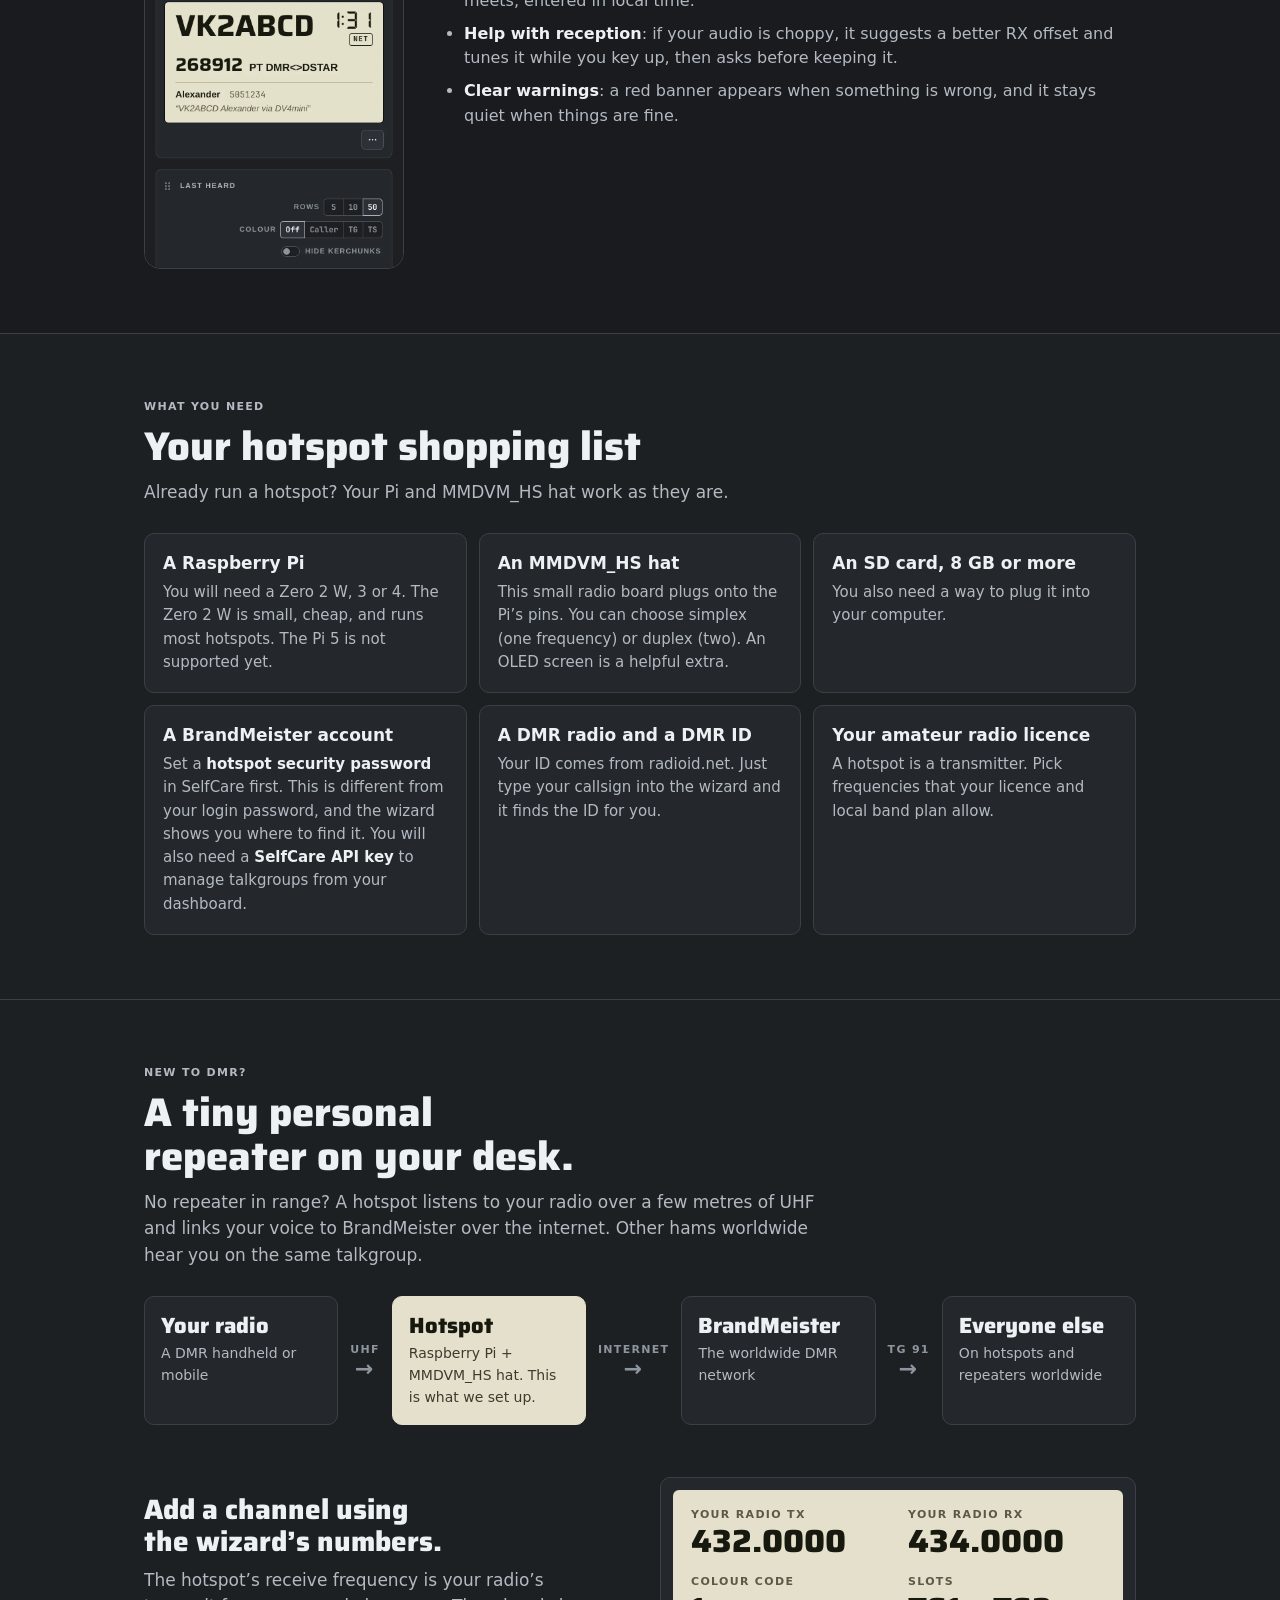
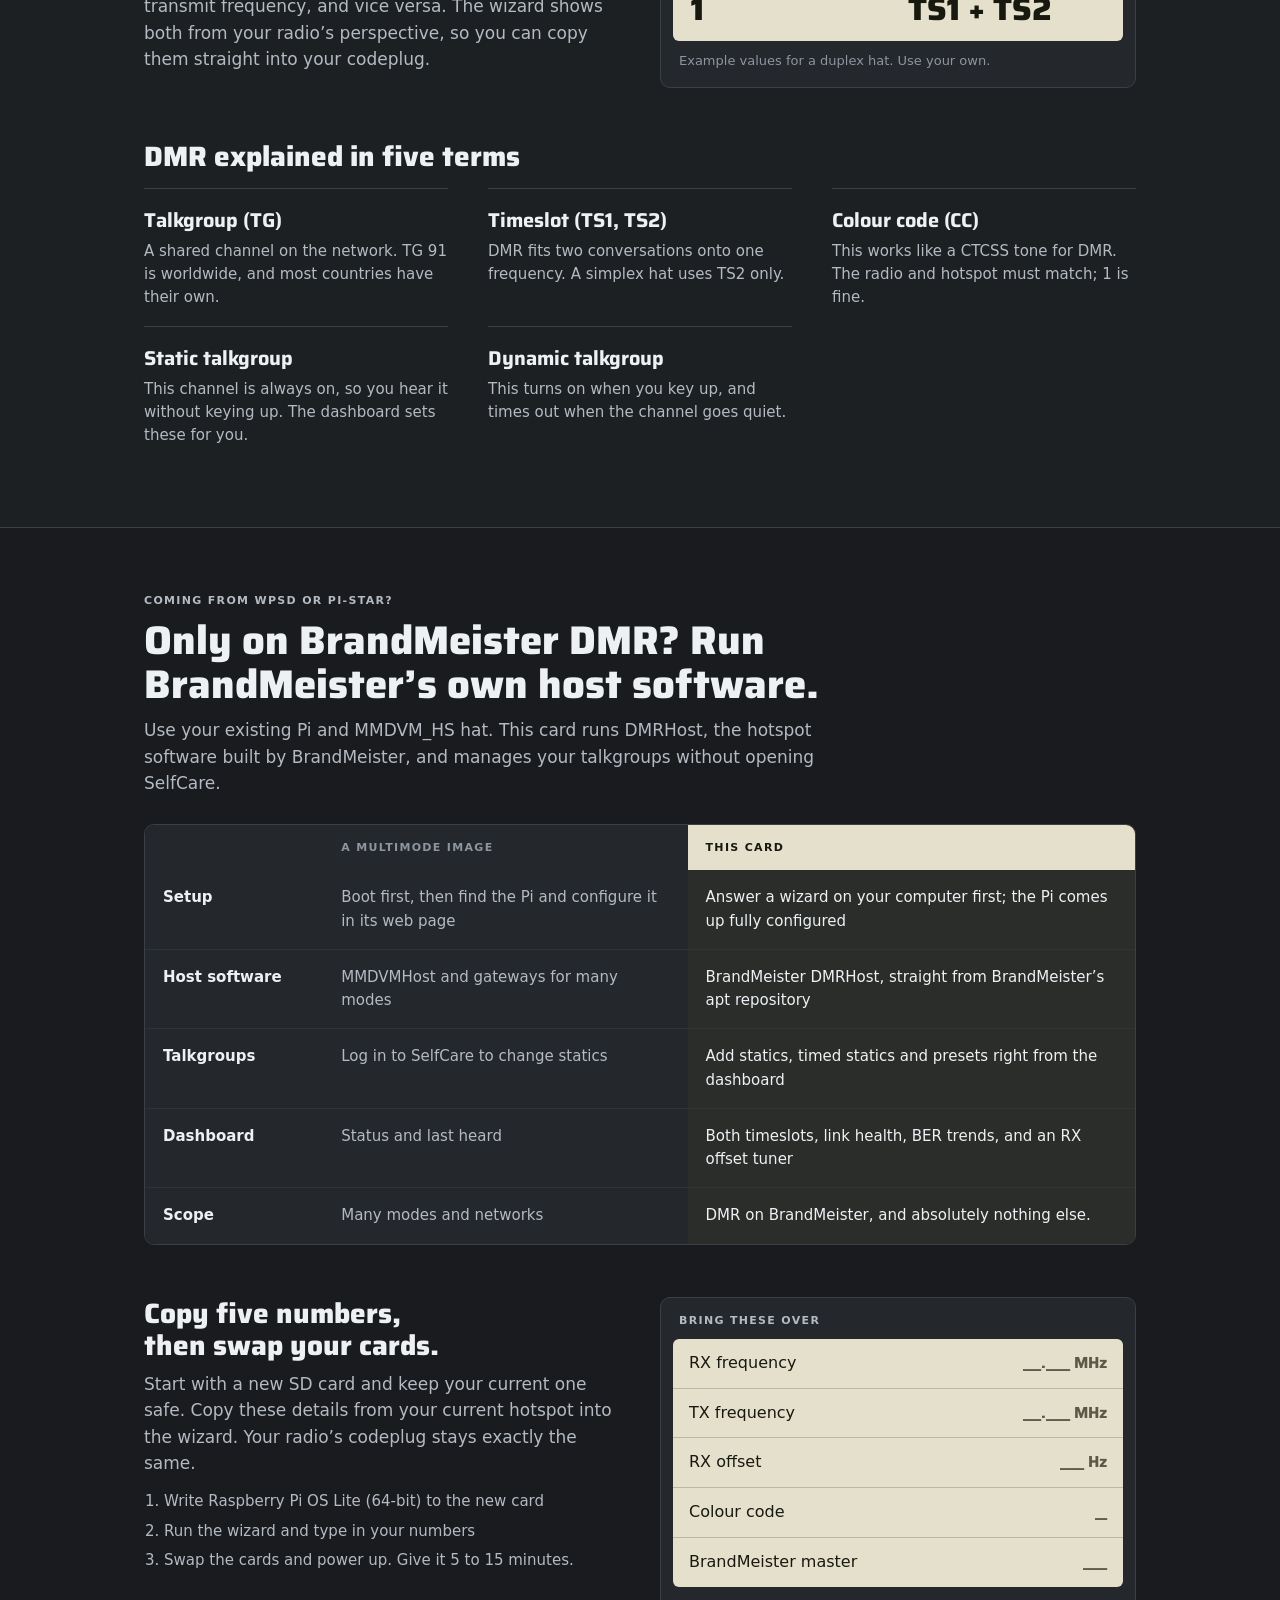
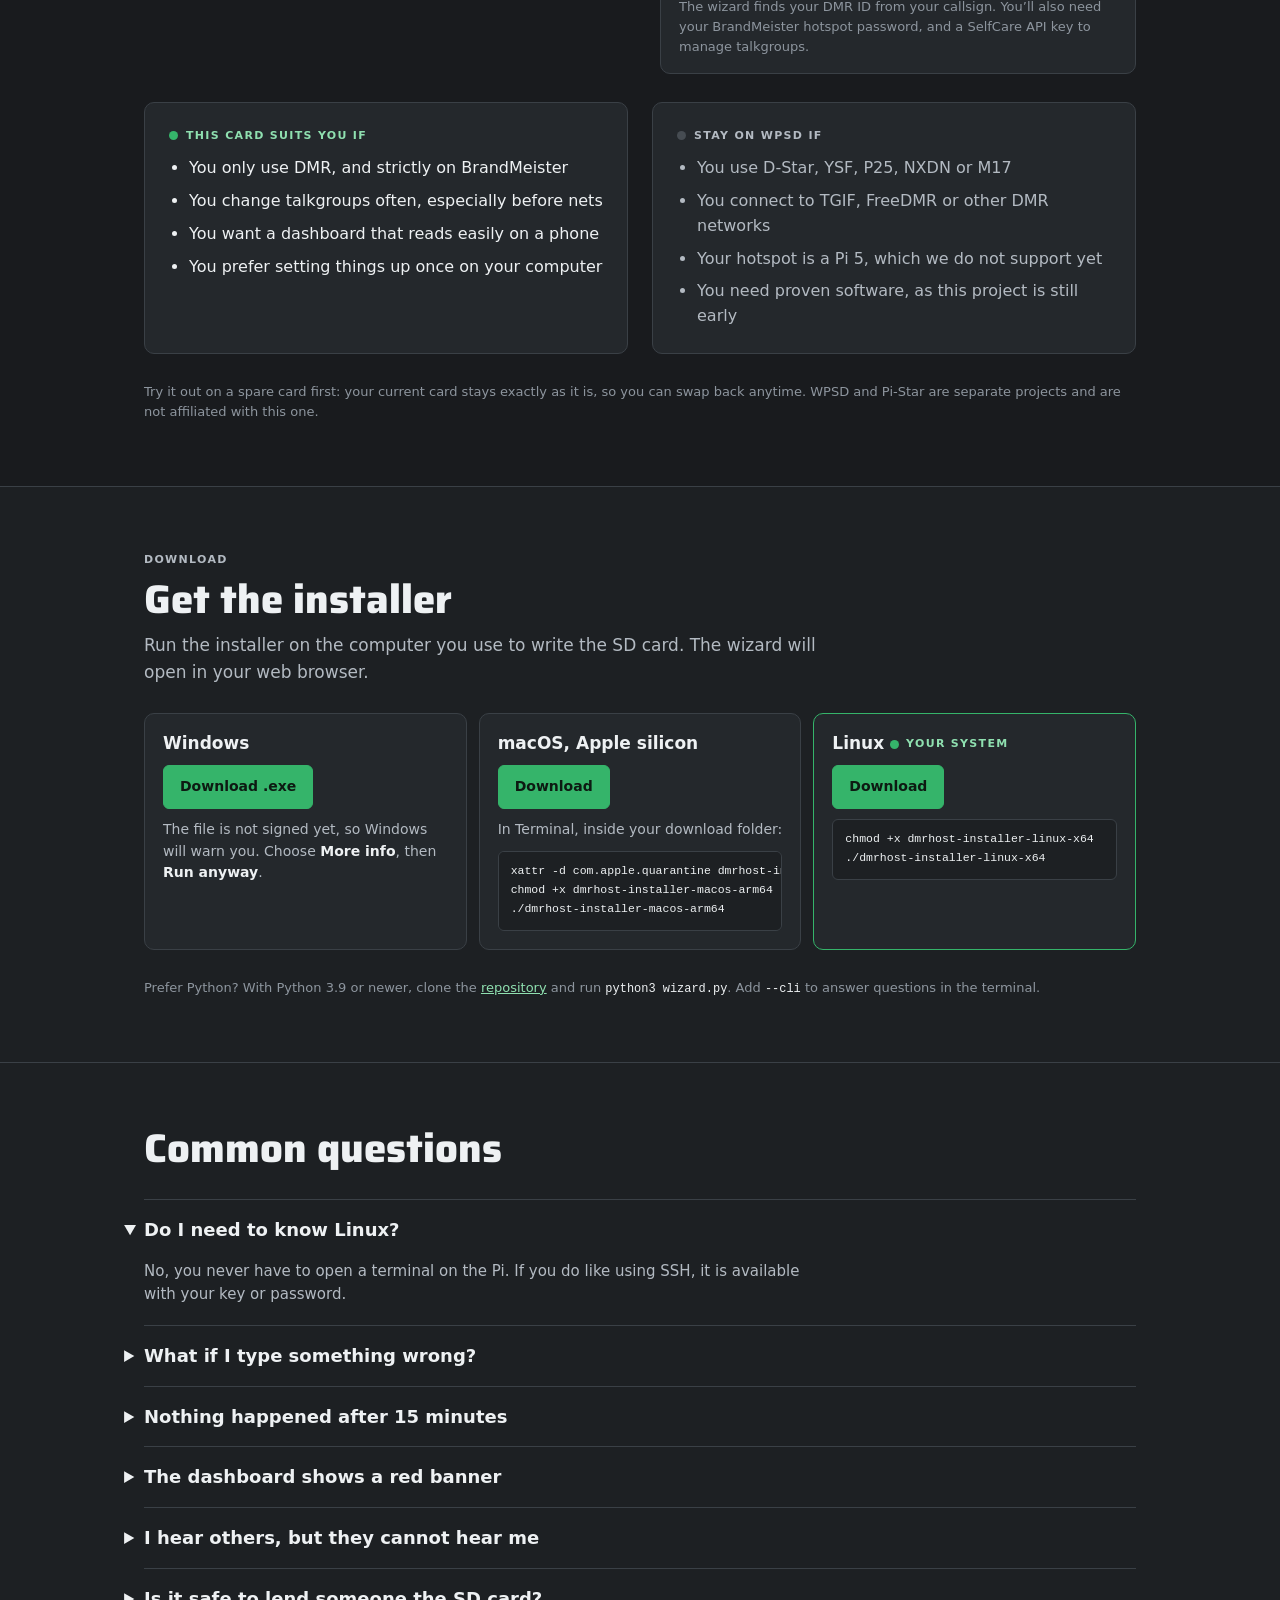
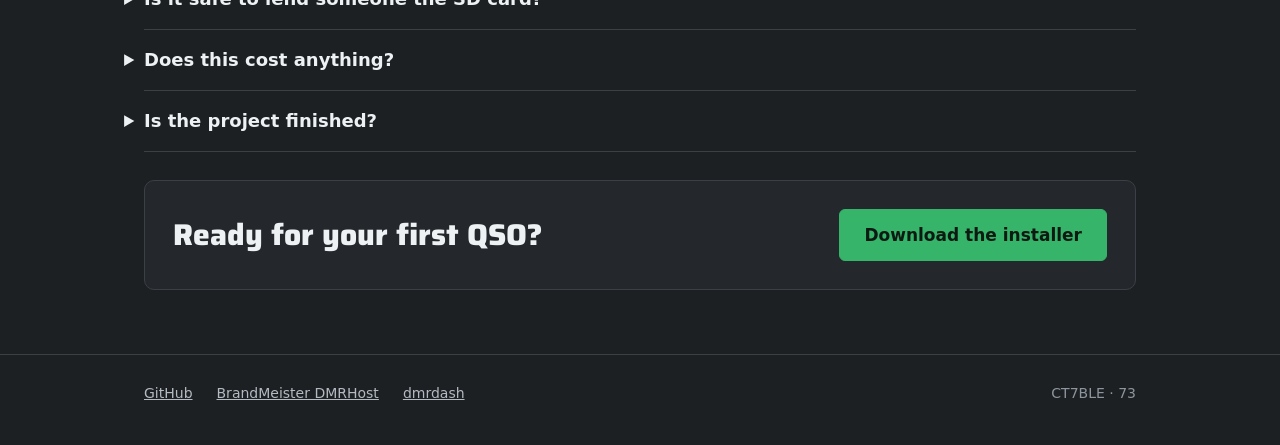
==== commit 33399524: "How it works: format and write the card, then the wizard on the same computer Step 1 says Imager for" ====
--- a/index.html
+++ b/index.html
@@ -108,15 +108,15 @@
         <li class="module step">
           <span class="step-n" aria-hidden="true">1</span>
           <div class="step-body">
-            <h3>Write Raspberry Pi OS to the card</h3>
-            <p>With the free <a href="https://www.raspberrypi.com/software/">Raspberry Pi Imager</a>. Pick <em>Raspberry Pi OS Lite (64-bit)</em> and click <em>Skip customisation</em>.</p>
+            <h3>Format the card and write Raspberry Pi OS</h3>
+            <p>Put an SD card in your computer and open the free <a href="https://www.raspberrypi.com/software/">Raspberry Pi Imager</a>. Pick <em>Raspberry Pi OS Lite (64-bit)</em>, then click <em>Skip customisation</em>: don’t set a name, user or Wi-Fi there, because the wizard does that. Imager formats the card as it writes.</p>
           </div>
         </li>
         <li class="module step">
           <span class="step-n" aria-hidden="true">2</span>
           <div class="step-body">
-            <h3>Fill in the wizard</h3>
-            <p>Provide your callsign, Wi-Fi details, hat type, and frequencies. It opens in your browser and explains each field. You can fill it in while Imager writes the card.</p>
+            <h3>Run the wizard on the same computer</h3>
+            <p>When Imager has finished, open the wizard with the card still in your computer. If Imager ejected it, take it out and put it back in. Give your callsign, Wi-Fi, hat and frequencies, and the wizard sets up DMRHost on the card. Installing the dmrdash dashboard is your choice.</p>
           </div>
         </li>
         <li class="module step">
@@ -127,7 +127,7 @@
             <ol class="log">
               <li><span class="ok">OK</span><span>Installs BrandMeister DMRHost</span></li>
               <li><span class="ok">OK</span><span>Sets up your hat, frequencies and OLED</span></li>
-              <li><span class="ok">OK</span><span>Installs the dmrdash dashboard</span></li>
+              <li><span class="ok">OK</span><span>Installs the dmrdash dashboard, if you chose it</span></li>
               <li><span class="ok">OK</span><span>Wipes your passwords off the card</span></li>
               <li class="air"><span class="ok">ON AIR</span><span>The OLED lights up. You’re on BrandMeister.</span></li>
             </ol>
@@ -146,16 +146,16 @@
         <p>Once it is running, open <code>http://&lt;hotspot name&gt;.local:8080</code> on any phone or computer on your network.</p>
       </div>
       <div class="tour">
-        <img src="assets/dmrdash-desktop.webp" srcset="assets/dmrdash-desktop-1280.webp 1280w, assets/dmrdash-desktop.webp 2560w" sizes="(max-width: 1040px) 100vw, 992px" width="2560" height="1800" loading="lazy" alt="The dmrdash dashboard shows status lights, timeslot 1 transmitting, timeslot 2 receiving, and the last heard list.">
-        <span class="pin" style="left:49.6%; top:3.2%" aria-hidden="true">1</span>
+        <img src="assets/dmrdash-desktop.webp" srcset="assets/dmrdash-desktop-1280.webp 1280w, assets/dmrdash-desktop.webp 2560w" sizes="(max-width: 1040px) 100vw, 992px" width="2560" height="1800" loading="lazy" alt="The dmrdash dashboard shows the hotspot status light, timeslot 1 transmitting, timeslot 2 receiving, and the last heard list.">
+        <span class="pin" style="left:63.4%; top:3.2%" aria-hidden="true">1</span>
         <span class="pin" style="left:26.5%; top:19.5%" aria-hidden="true">2</span>
         <span class="pin" style="left:19.5%; top:26.6%" aria-hidden="true">3</span>
         <span class="pin" style="left:86.5%; top:11.4%" aria-hidden="true">4</span>
         <span class="pin" style="left:44.8%; top:36.8%" aria-hidden="true">5</span>
-        <span class="pin" style="left:13.8%; top:44.4%" aria-hidden="true">6</span>
+        <span class="pin" style="left:16%; top:44.4%" aria-hidden="true">6</span>
       </div>
       <ol class="tour-key">
-        <li><span class="pin-key" aria-hidden="true">1</span><span><strong>Status lights.</strong> <span class="muted">Check your hotspot software, radio board and BrandMeister link. Green is good.</span></span></li>
+        <li><span class="pin-key" aria-hidden="true">1</span><span><strong>Status light.</strong> <span class="muted">One light for your hotspot software, radio board and BrandMeister link. Green is good. Tap it for the details and controls.</span></span></li>
         <li><span class="pin-key" aria-hidden="true">2</span><span><strong>Who is talking.</strong> <span class="muted">The panel turns red when you transmit, and cream when it is someone else.</span></span></li>
         <li><span class="pin-key" aria-hidden="true">3</span><span><strong>Where.</strong> <span class="muted">See the talkgroup and its name, with the speaker’s name below.</span></span></li>
         <li><span class="pin-key" aria-hidden="true">4</span><span><strong>Stop call.</strong> <span class="muted">Cut off a conversation you do not want to hear on your hotspot.</span></span></li>
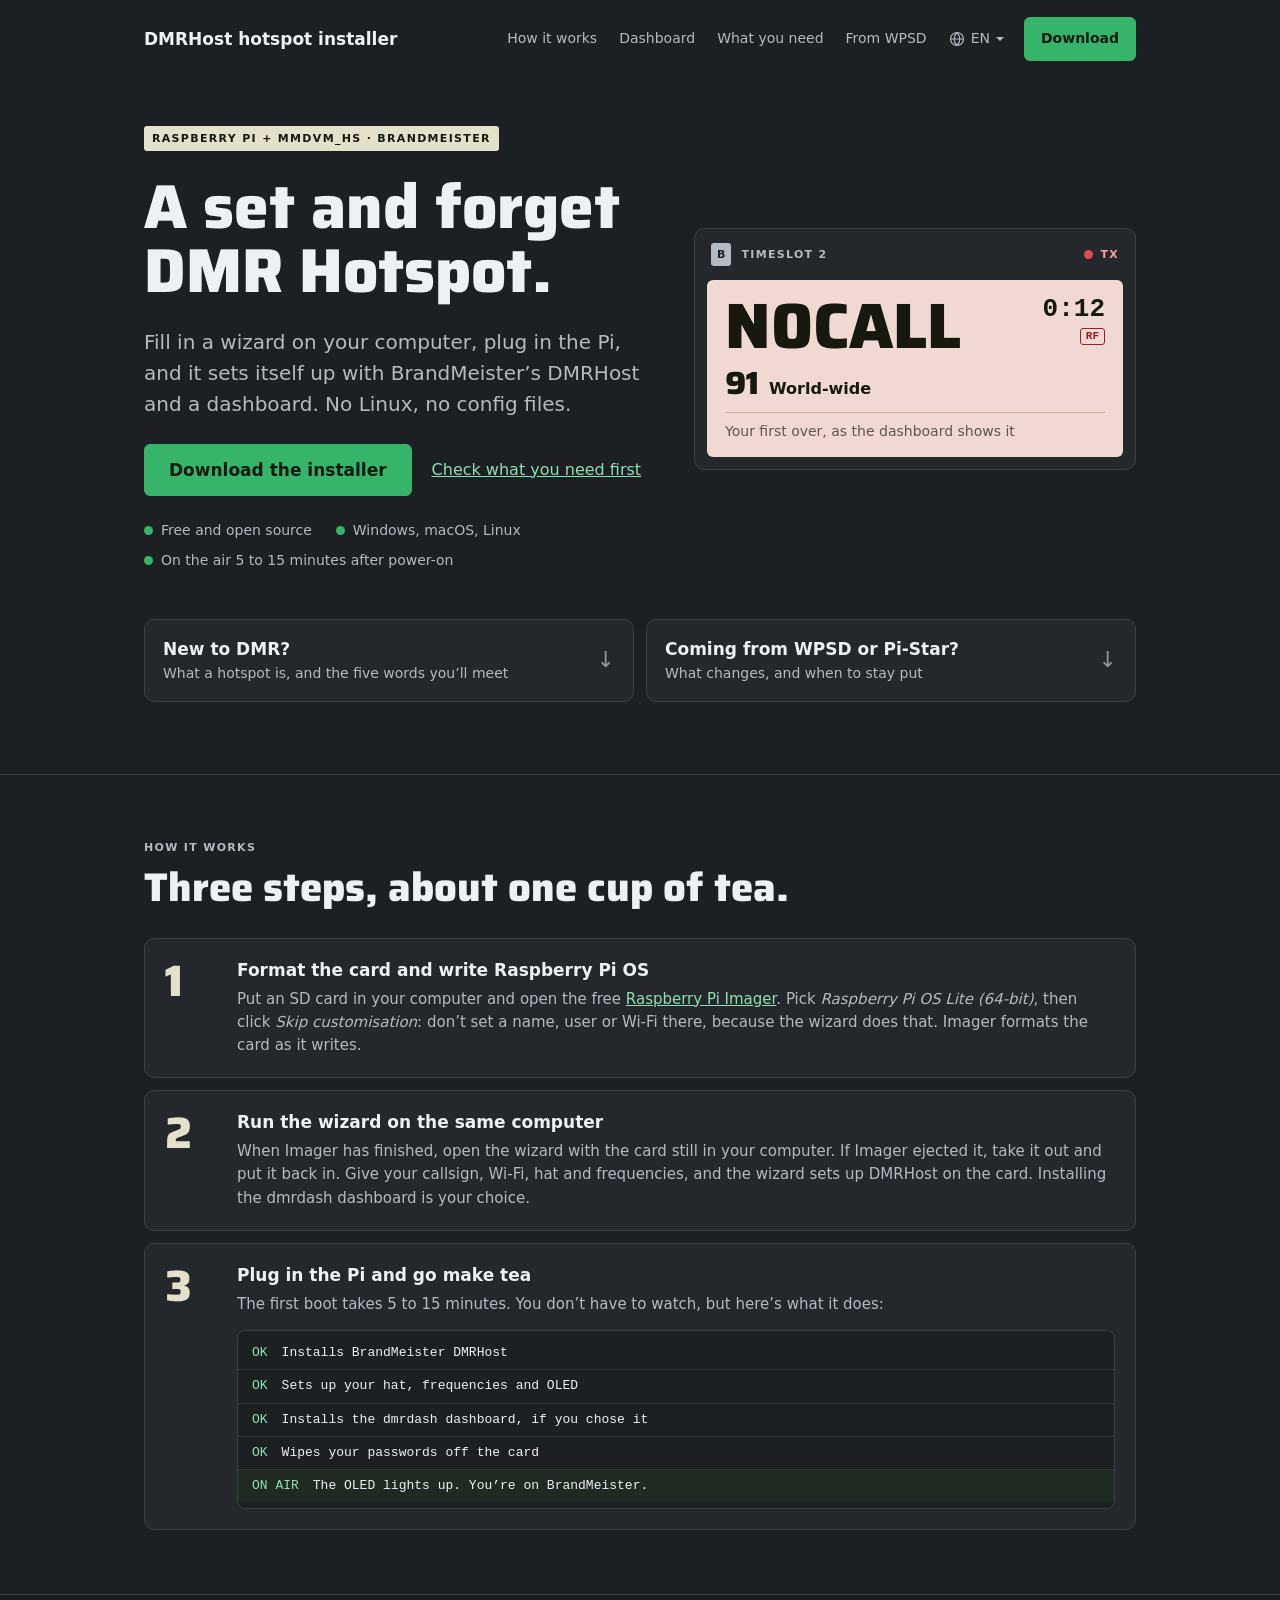
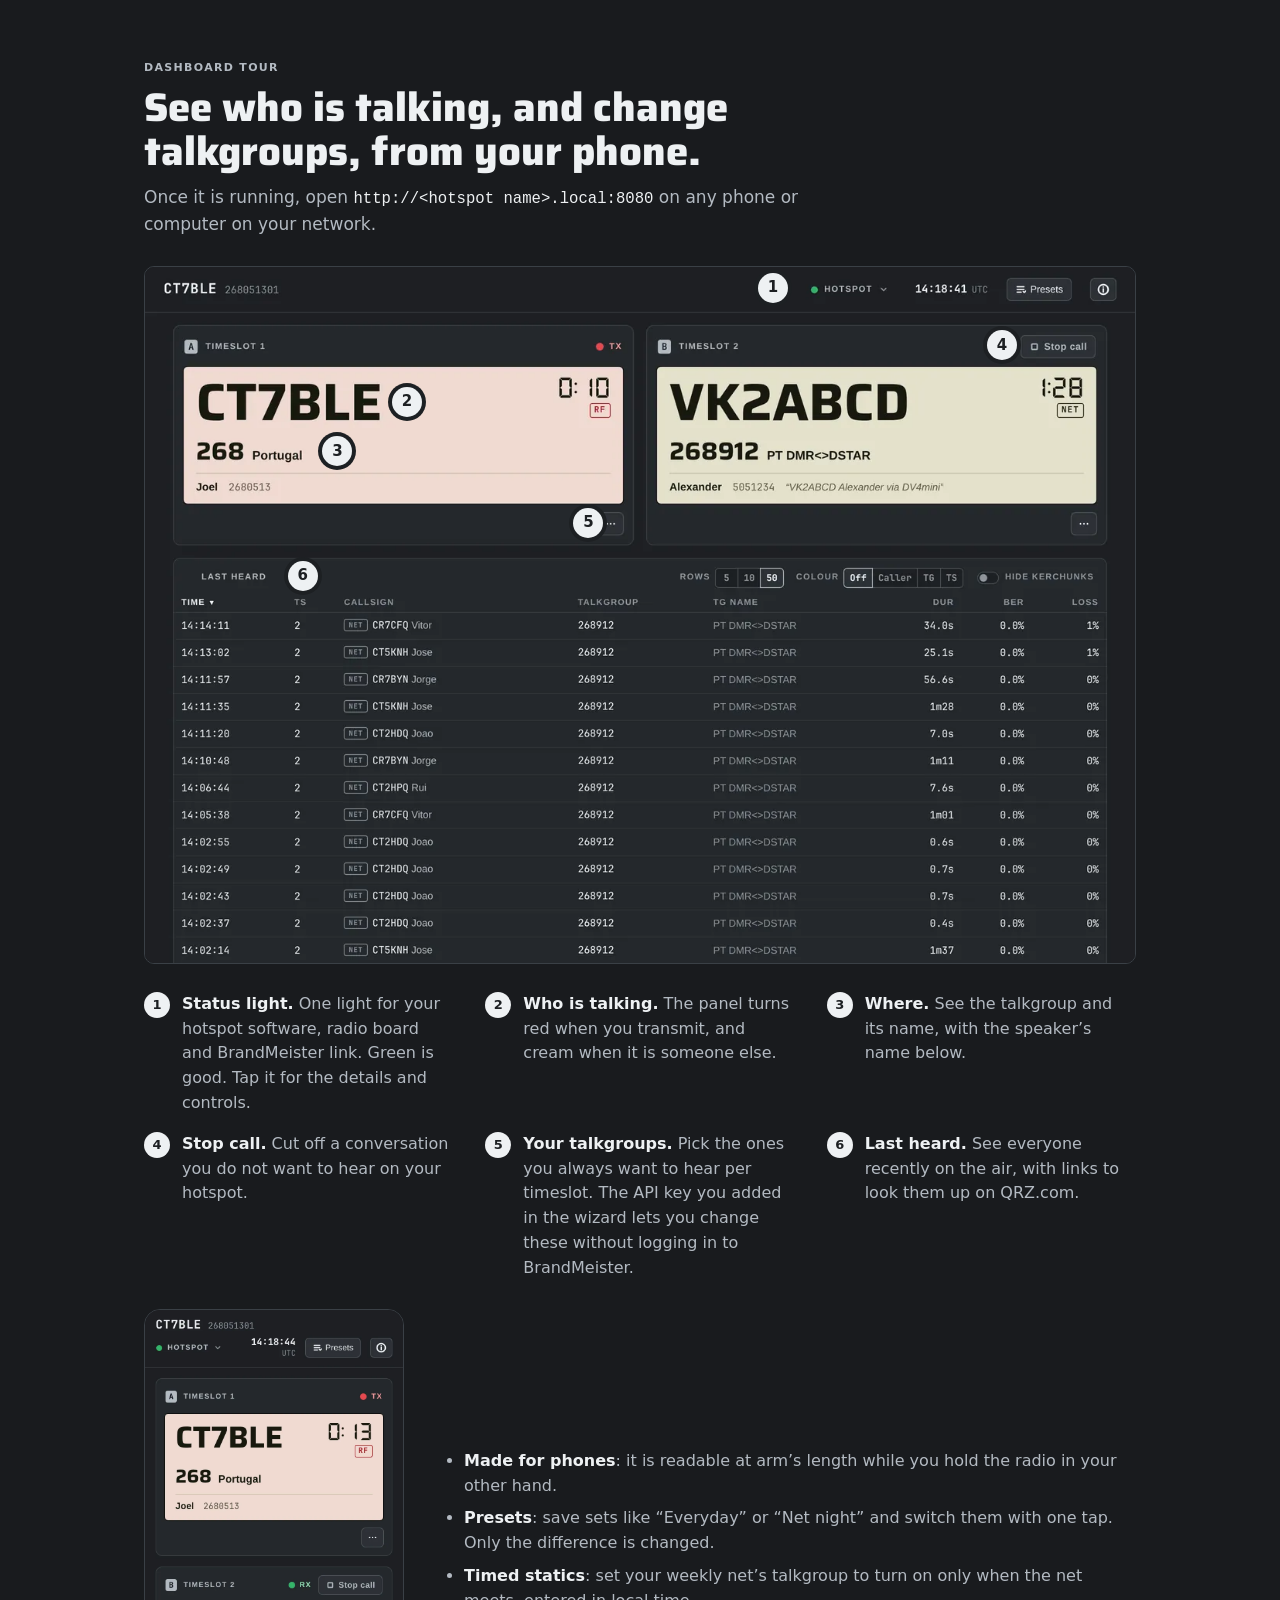
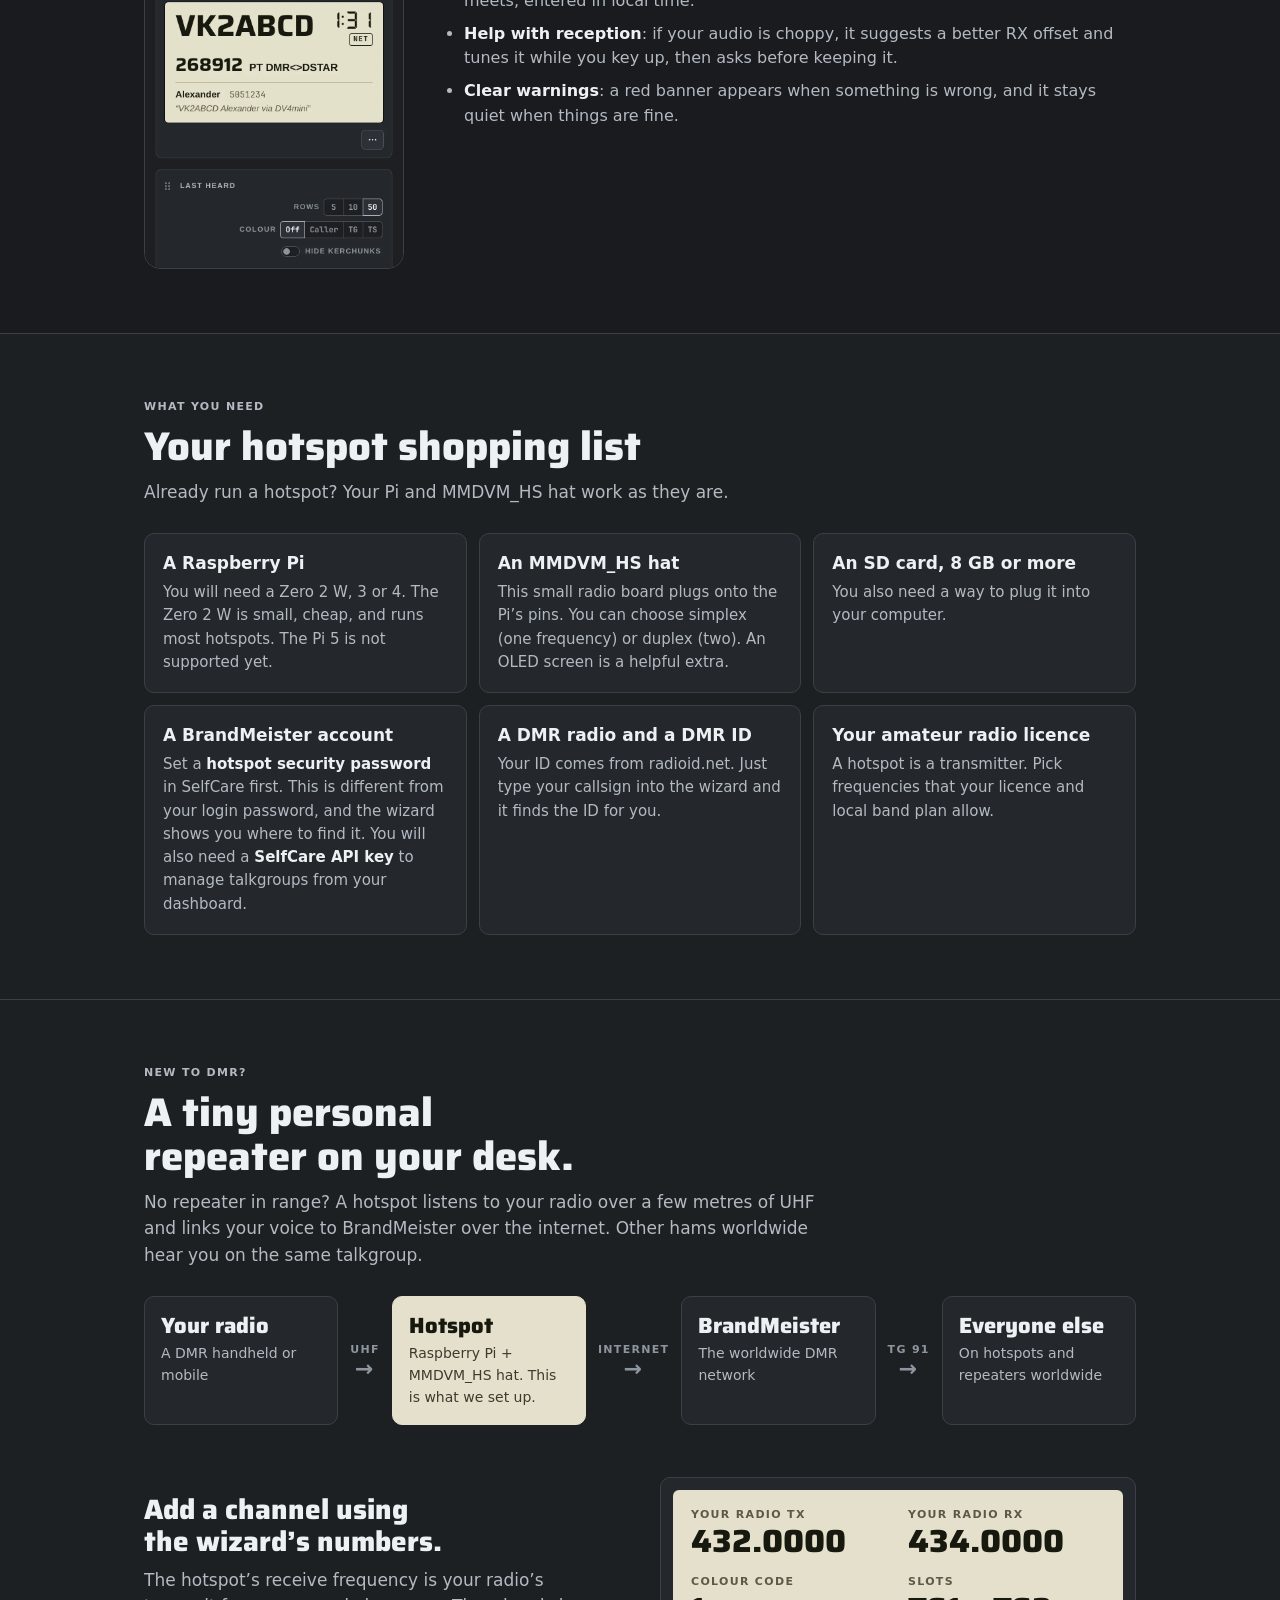
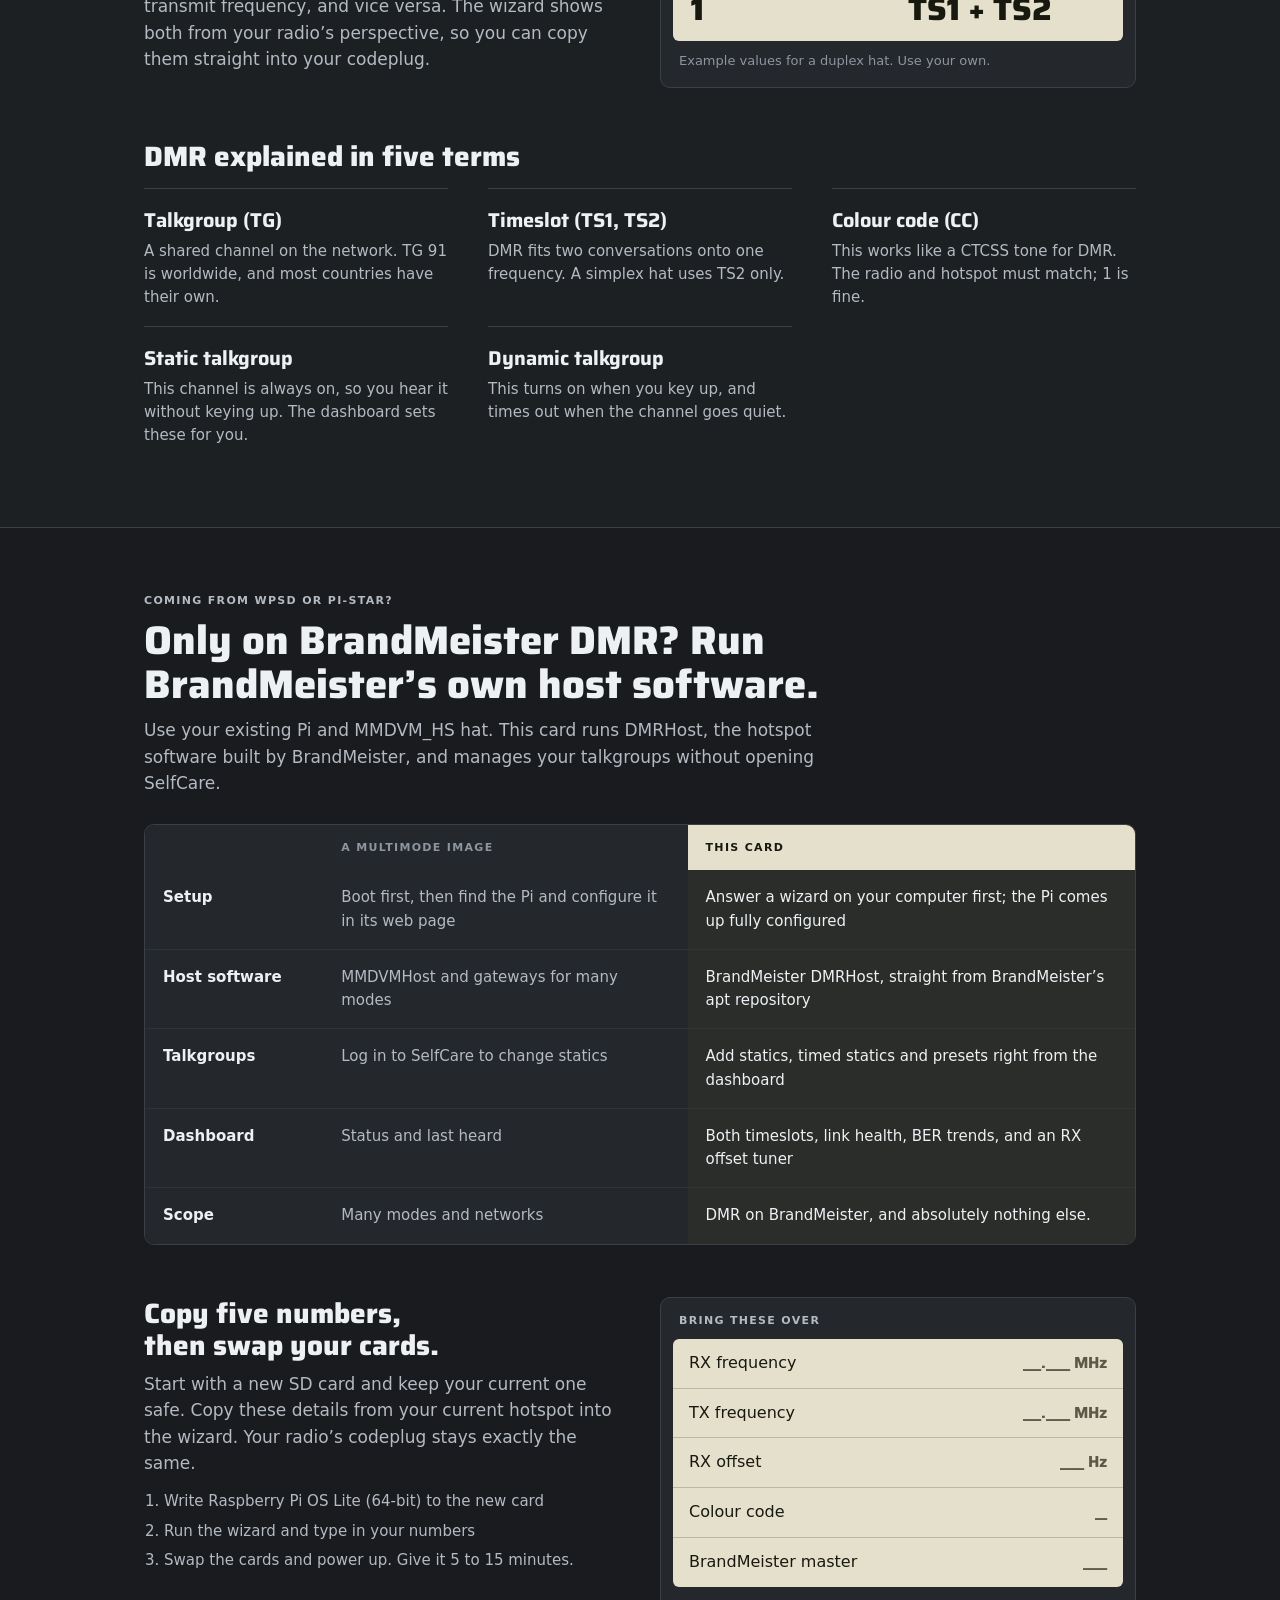
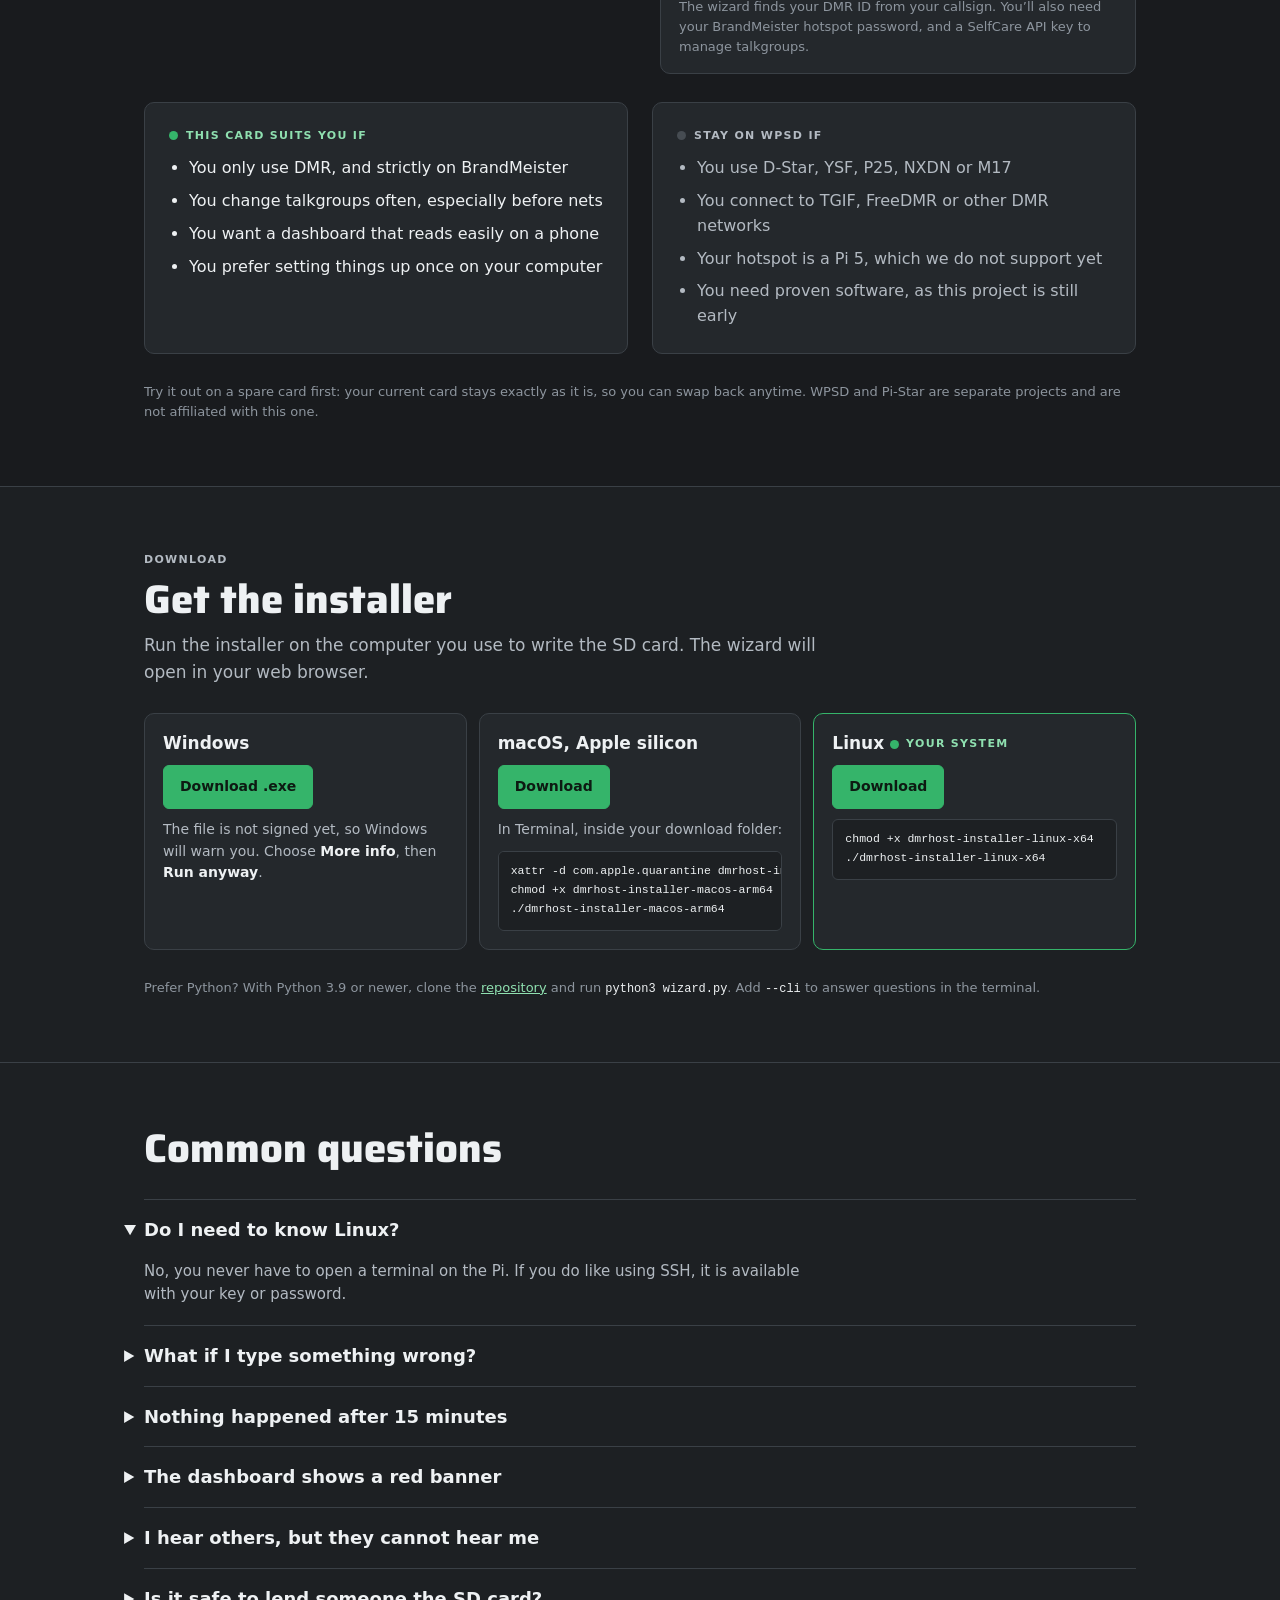
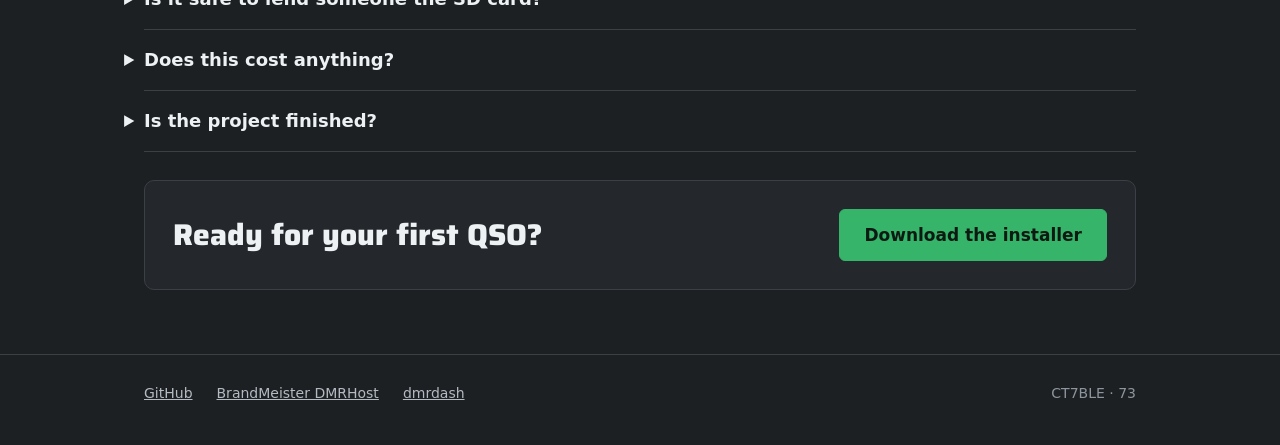
==== commit 243b8d52: "Add a language picker and de, pt, fr, es and it translations Each language is a static copy of the p" ====
--- a/index.html
+++ b/index.html
@@ -6,6 +6,13 @@
 <title>DMR hotspot setup for BrandMeister · DMRHost installer</title>
 <meta name="description" content="Set up a BrandMeister DMR hotspot on a Raspberry Pi without Linux, or switch from WPSD or Pi-Star. A wizard prepares the SD card; the Pi does the rest.">
 <link rel="canonical" href="https://jcalado.com/dmrhost-installer/">
+<link rel="alternate" hreflang="en" href="https://jcalado.com/dmrhost-installer/">
+<link rel="alternate" hreflang="de-DE" href="https://jcalado.com/dmrhost-installer/de/">
+<link rel="alternate" hreflang="pt-PT" href="https://jcalado.com/dmrhost-installer/pt/">
+<link rel="alternate" hreflang="fr-FR" href="https://jcalado.com/dmrhost-installer/fr/">
+<link rel="alternate" hreflang="es-ES" href="https://jcalado.com/dmrhost-installer/es/">
+<link rel="alternate" hreflang="it-IT" href="https://jcalado.com/dmrhost-installer/it/">
+<link rel="alternate" hreflang="x-default" href="https://jcalado.com/dmrhost-installer/">
 <meta name="theme-color" content="#1d2023">
 <meta property="og:type" content="website">
 <meta property="og:site_name" content="DMRHost hotspot installer">
@@ -52,6 +59,17 @@
     <a class="hide-sm" href="#tour">Dashboard</a>
     <a class="hide-sm" href="#need">What you need</a>
     <a class="hide-sm" href="#from-wpsd">From WPSD</a>
+    <details class="lang">
+      <summary aria-label="Language: English"><svg viewBox="0 0 16 16" width="16" height="16" aria-hidden="true"><circle cx="8" cy="8" r="6.5"/><path d="M1.5 8h13M8 1.5c-2 2-2.8 4.2-2.8 6.5s.8 4.5 2.8 6.5M8 1.5c2 2 2.8 4.2 2.8 6.5s-.8 4.5-2.8 6.5"/></svg>EN</summary>
+      <ul>
+        <li><a href="./" hreflang="en" lang="en" aria-current="page">English</a></li>
+        <li><a href="de/" hreflang="de-DE" lang="de-DE">Deutsch</a></li>
+        <li><a href="es/" hreflang="es-ES" lang="es-ES">Español</a></li>
+        <li><a href="fr/" hreflang="fr-FR" lang="fr-FR">Français</a></li>
+        <li><a href="it/" hreflang="it-IT" lang="it-IT">Italiano</a></li>
+        <li><a href="pt/" hreflang="pt-PT" lang="pt-PT">Português</a></li>
+      </ul>
+    </details>
     <a class="btn btn-go" href="#download">Download</a>
   </nav>
 </header>
@@ -423,5 +441,6 @@
 </footer>
 
 <script src="os.js" defer></script>
+<script src="lang.js" defer></script>
 </body>
 </html>
--- a/styles.css
+++ b/styles.css
@@ -70,6 +70,17 @@
 .nav-links a:not(.btn):hover { color: var(--white); }
 @media (max-width: 1000px) { .nav-links a.hide-sm { display: none; } }
 
+.lang { position: relative; }
+.lang summary { list-style: none; cursor: pointer; display: inline-flex; align-items: center; gap: 6px; padding: 12px 2px; color: var(--legend); font-size: 14px; }
+.lang summary::-webkit-details-marker { display: none; }
+.lang summary::after { content: ""; border: 4px solid transparent; border-top-color: currentColor; margin-top: 4px; }
+.lang summary:hover, .lang[open] summary { color: var(--white); }
+.lang svg { fill: none; stroke: currentColor; stroke-width: 1.2; }
+.lang ul { position: absolute; right: 0; top: 100%; z-index: 20; margin: 0; padding: 6px; list-style: none; min-width: 168px; background: var(--panel-2); border: 1px solid var(--rule-2); border-radius: 8px; box-shadow: 0 10px 28px rgb(0 0 0 / 0.45); }
+.nav .lang a { display: block; padding: 8px 10px; border-radius: 5px; color: var(--legend); font-size: 14px; text-decoration: none; }
+.nav .lang a:hover { background: var(--panel-3); color: var(--white); }
+.nav .lang a[aria-current] { color: var(--white); background: var(--row); }
+
 /* ---------- type ---------- */
 .label { font-size: 11px; font-weight: 600; letter-spacing: 0.12em; color: var(--legend); text-transform: uppercase; }
 h1, h2, .display { font-family: var(--readout); font-weight: 800; margin: 0; text-wrap: balance; }
